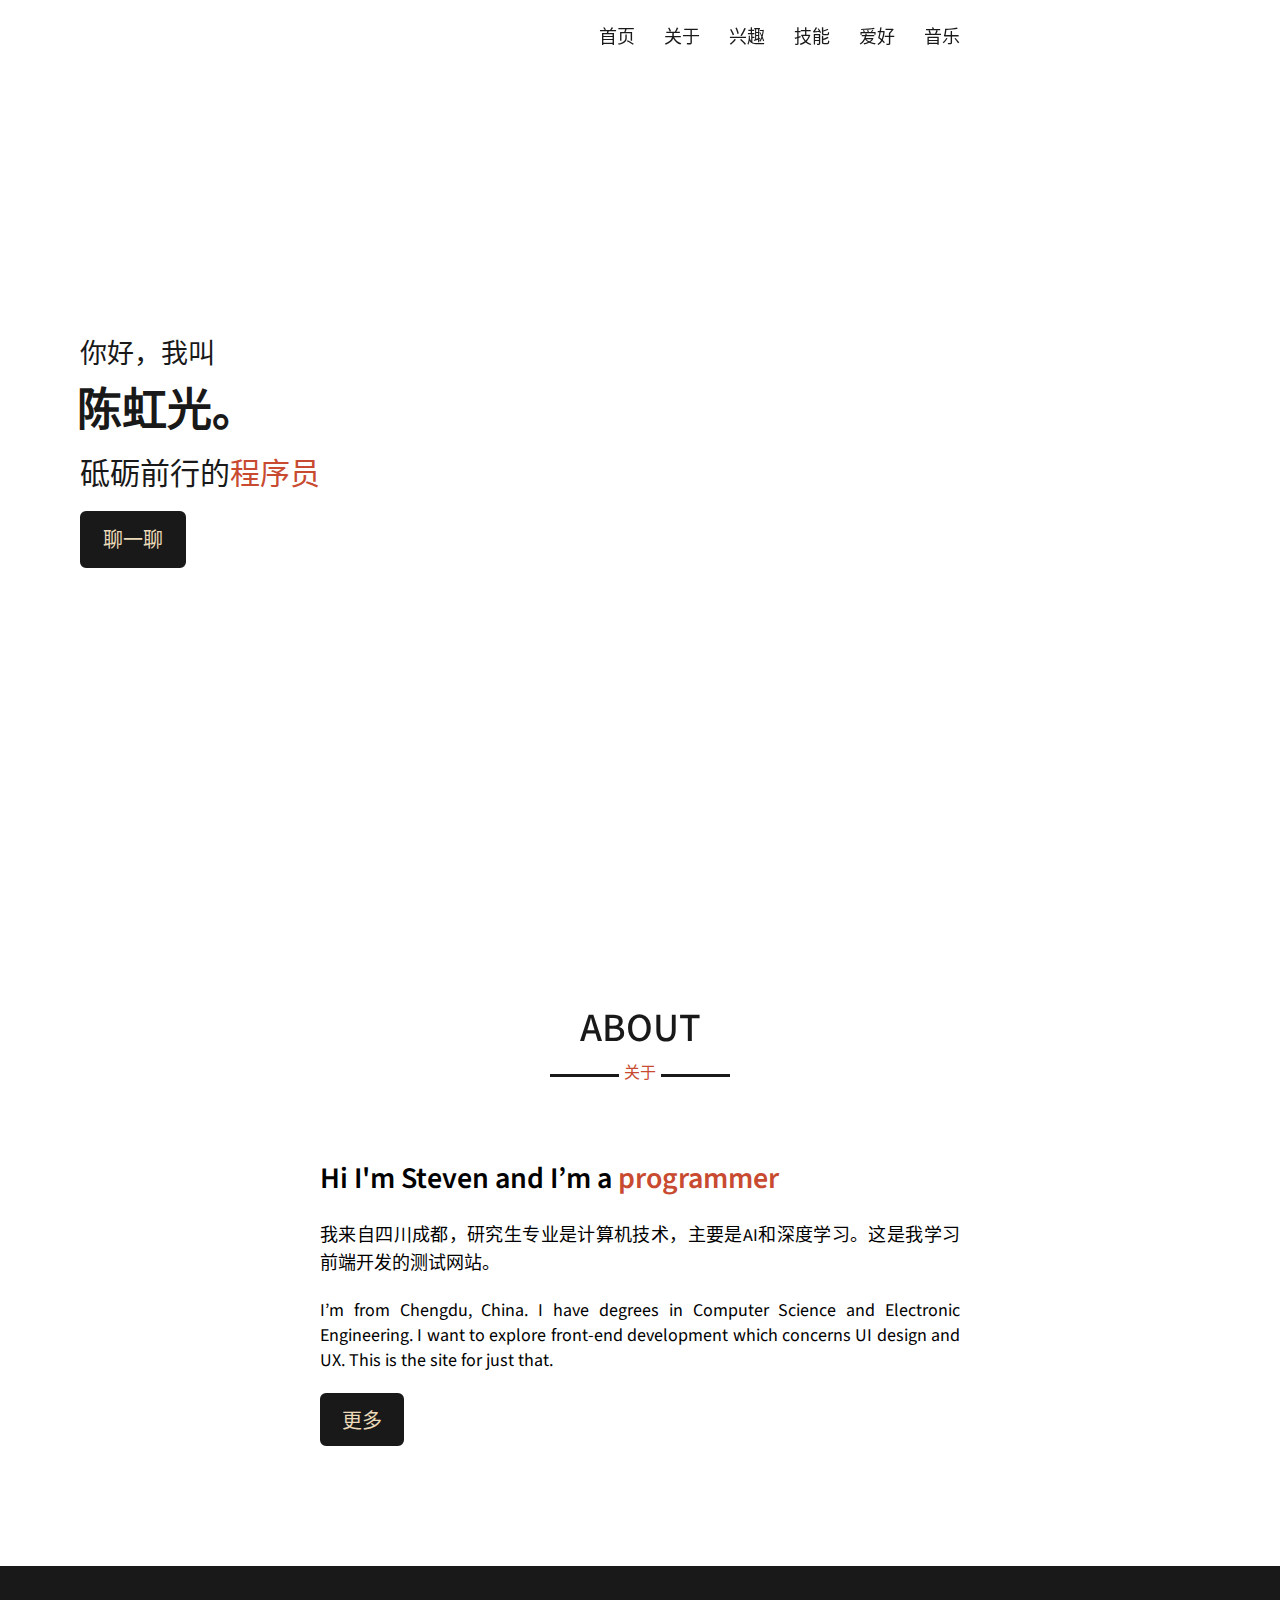
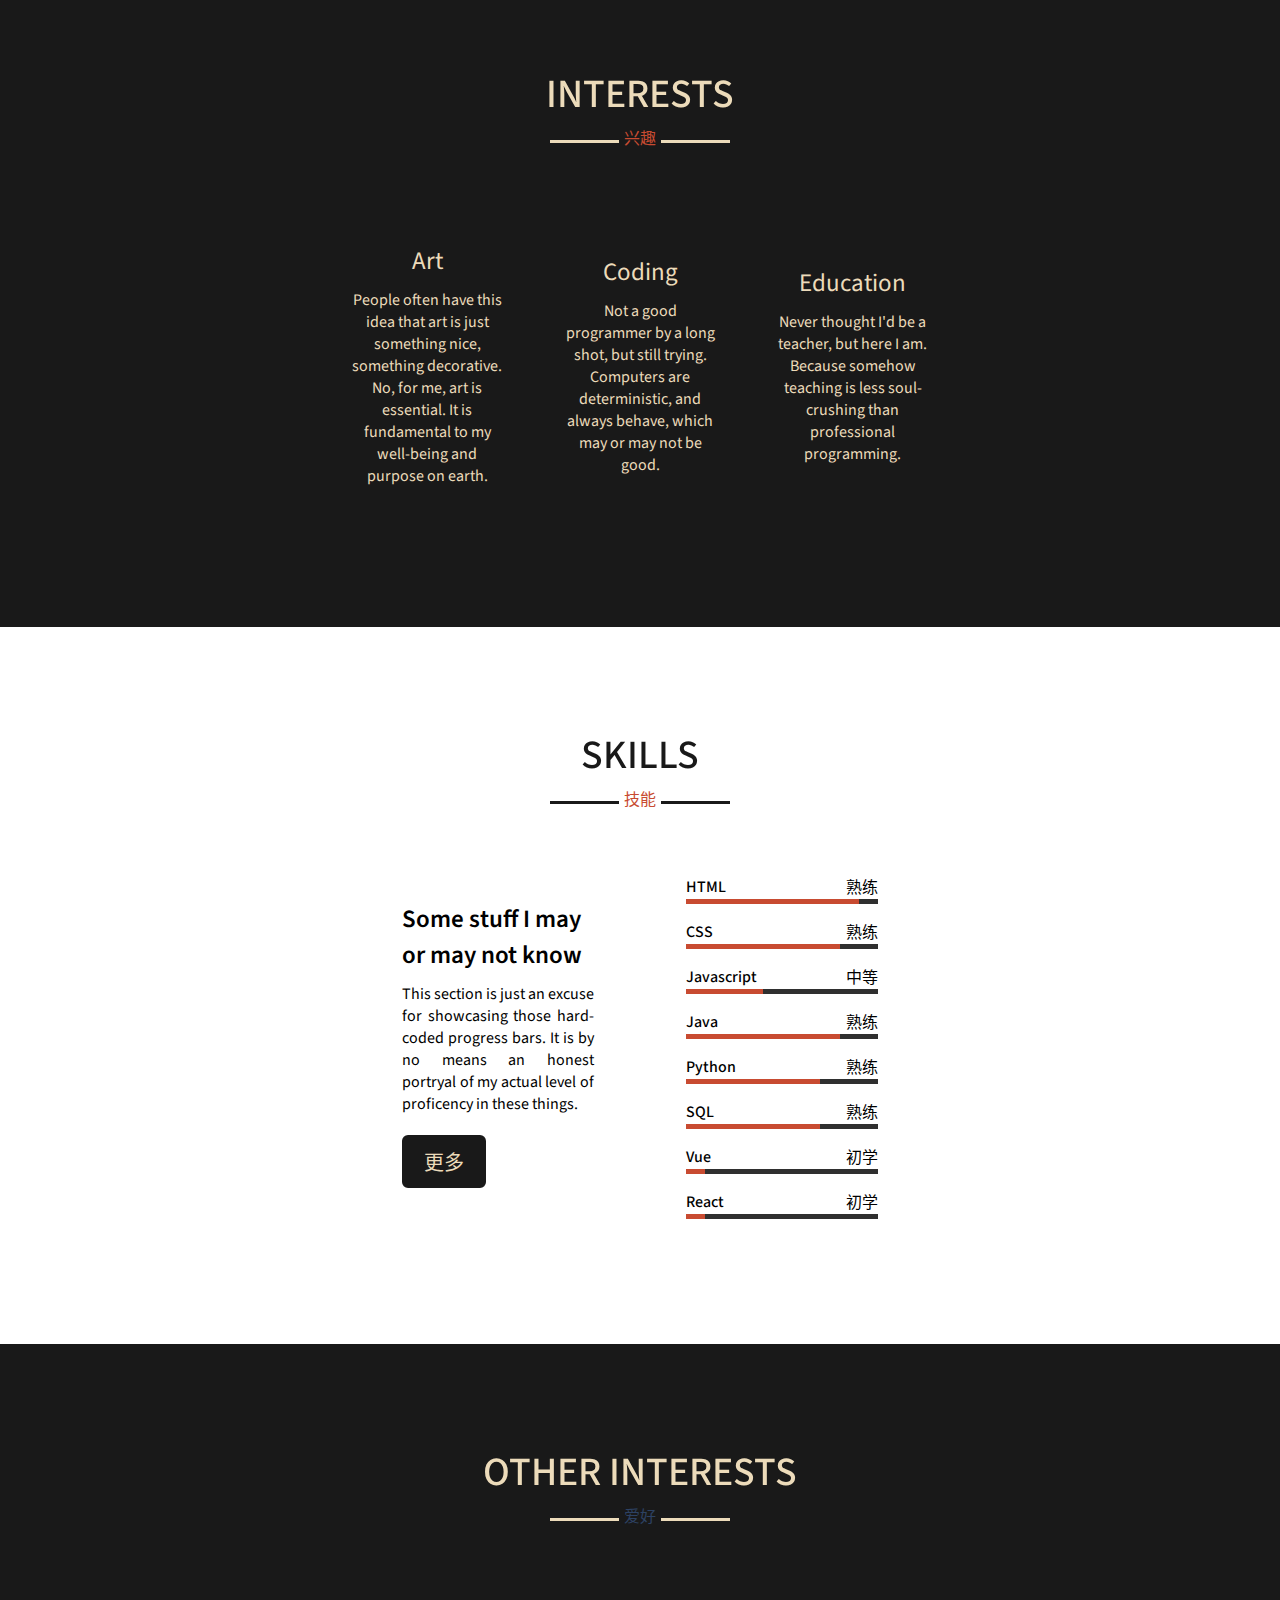
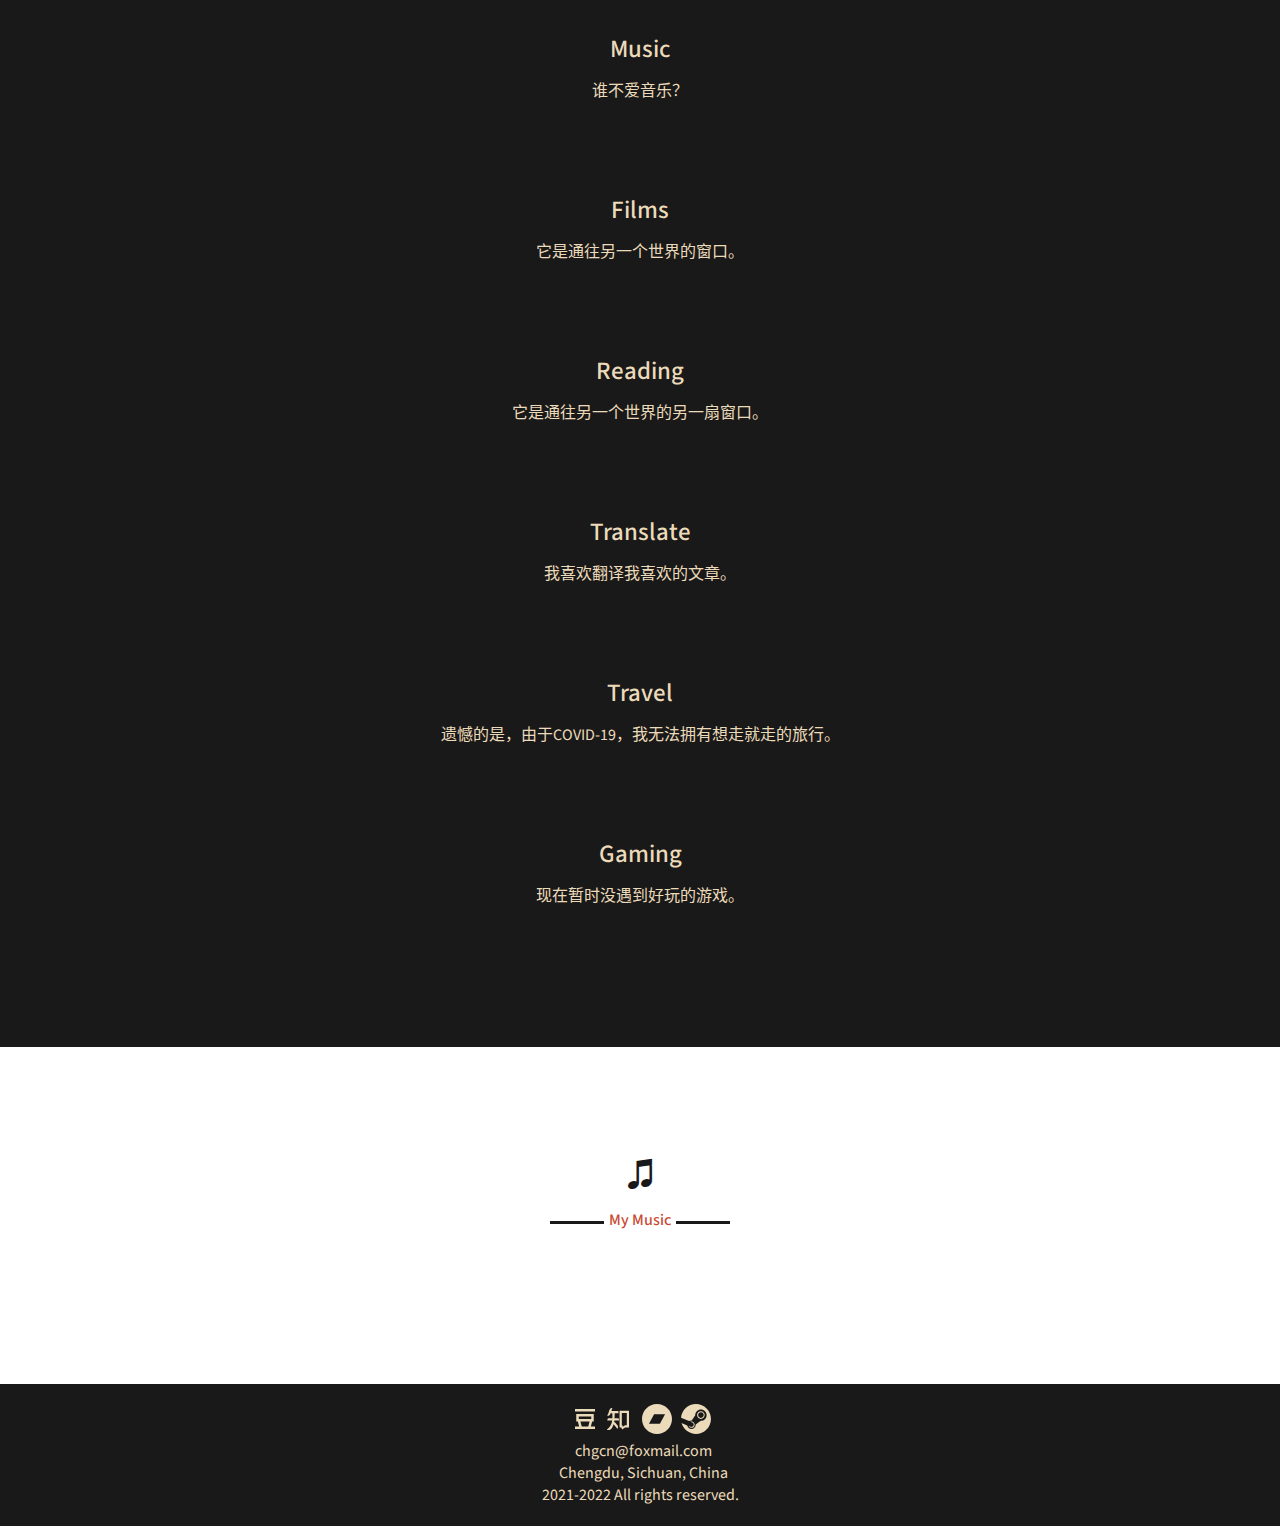
==== index.html @ 7f5890a7 "added player library" ====
<!DOCTYPE html>
<html lang="zh-CN">

<head>
    <meta charset="UTF-8">
    <meta name="viewport" content="width=device-width, initial-scale=1.0">

    <link rel="stylesheet" href="css/APlayer.min.css">
    <script src="js/APlayer.min.js"></script>
    <!-- require MetingJS -->
    <script src="js/Meting.min.js"></script>

    <title>Steven's Page</title>
    <link rel="stylesheet" href="css/style.css">
    <link rel="icon" href="favicon.ico" />
    <link href="https://fonts.font.im/css?family=Source+Sans+Pro" rel="stylesheet">
    <script src="https://kit.fontawesome.com/a33be924e8.js"></script>
    <!-- <link rel="stylesheet" href="fontawesome/css/all.min.css"> -->
    <script src="js/jquery-3.6.0.min.js"></script>
    <script src="js/typed.min.js"></script>
    <link rel="stylesheet" href="css/tiny-slider.css">
    <script src="js/tiny-slider.js"></script>
    <script src="js/p5.min.js"></script>
</head>

<body>
    <nav class="navbar">
        <div class="max-width">
            <div class="logo">
                <a href="index.html"><img src="img/bird.PNG" alt="">
            </div>
            <ul class="menu">
                <li><a href="#home">首页</a></li>
                <li><a href="#about">关于</a></li>
                <li><a href="#interests">兴趣</a></li>
                <li><a href="#skills">技能</a></li>
                <li><a href="#hobbies">爱好</a></li>
                <li><a href="#music">音乐</a></li>
                <!-- <li><a href="#contact"></a></li> -->
            </ul>
            <div class="menu-btn">
                <i class="fas fa-bars"></i>
            </div>
        </div>
    </nav>

    <!-- home section start -->
    <section class="home" id="home">
        <div class="max-width">
            <div class="home-content">
                <div class="text-1">你好，我叫</div>
                <div class="text-2">陈<span class="rainbow">虹</span>光。</div>
                <div class="text-3">砥砺前行的<span class="typing">程序员</span></div>
                <a href="#footer">聊一聊</a>
            </div>
        </div>
    </section>

    <!-- about section start -->
    <section class="about" id="about">
        <div class="max-width">
            <h2 class="title">ABOUT</h2>
            <div class="about-content">

                <div class="column left">

                    <!-- <img src="img/marcel-strauss-kE5rCUvFNx8-unsplash.jpg" alt="">  -->
                    <div id="sketchTraffic-container"></div>

                </div>
                <div class="column right">
                    <div class="text">Hi I'm Steven and I’m a <span class="aboutTyping">programmer</span></div>
                    <p>我来自四川成都，研究生专业是计算机技术，主要是AI和深度学习。这是我学习前端开发的测试网站。
                    </p>
                    <br>
                    <p class="more">我目前在某高校任教。我还喜欢听音乐、做音乐、看电影、阅读、玩游戏、旅游、写博客、翻译文章等。</p>
                    <br class="more" />
                    <p>I’m from Chengdu, China. I have degrees in Computer Science and Electronic Engineering. I want to
                        explore front-end development which concerns UI
                        design and UX. This is the site for just that.
                    </p>
                    <br class="more">
                    <p class="more">I'm currently teaching at a private university. I also enjoy listening
                        to music, making music,
                        reading, watching movies, gaming, traveling, blogging, translating, etc. </p>
                    <a class="more-btn-about" href="#/">更多</a>
                </div>
            </div>
        </div>
    </section>

    <!-- interests section start -->
    <section class="services" id="interests">
        <div class="max-width">
            <h2 class="title">INTERESTS</h2>
            <div class="serv-content">
                <div class="card">
                    <div class="box">
                        <i class="fas fa-palette"></i>
                        <div class="text">Art</div>
                        <p>People often have this idea that art is just something nice, something decorative. No, for
                            me, art is essential. It is fundamental to my well-being and purpose on earth.</p>
                    </div>
                </div>

                <div class="card">
                    <div class="box">
                        <i class="fas fa-code"></i>
                        <div class="text">Coding</div>
                        <p>Not a good programmer by a long shot, but still trying. Computers are deterministic, and
                            always behave, which may or may not be good.</p>

                    </div>
                </div>

                <div class="card">
                    <div class="box">
                        <i class="fas fa-chalkboard-teacher"></i>
                        <div class="text">Education</div>
                        <p>Never thought I'd be a teacher, but here I am. Because somehow teaching is less soul-crushing
                            than professional programming.</p>
                    </div>
                </div>

            </div>
        </div>
    </section>

    <!-- skills section start  -->
    <section class="skills" id="skills">
        <div class="max-width">
            <h2 class="title">SKILLS</h2>
            <div class="skills-content">
                <div class="column left">
                    <div class="text">Some stuff I may or may not know</div>
                    <p>This section is just an excuse for showcasing those hard-coded progress bars. It is by no means
                        an honest portryal of my actual level of proficency in these things.</p>
                    <a class="more-btn-skills" href="#/">更多</a>
                </div>

                <div class="column right">
                    <div class="bars">
                        <div class="info">
                            <span>HTML</span>
                            <span>熟练</span>
                        </div>
                        <div class="line html"></div>
                    </div>
                    <div class="bars">
                        <div class="info">
                            <span>CSS</span>
                            <span>熟练</span>
                        </div>
                        <div class="line css"></div>
                    </div>
                    <div class="bars">
                        <div class="info">
                            <span>Javascript</span>
                            <span>中等</span>
                        </div>
                        <div class="line js"></div>
                    </div>

                    <div class="bars">
                        <div class="info">
                            <span>Java</span>
                            <span>熟练</span>
                        </div>
                        <div class="line java"></div>
                    </div>

                    <div class="bars">
                        <div class="info">
                            <span>Python</span>
                            <span>熟练</span>
                        </div>
                        <div class="line python"></div>
                    </div>

                    <div class="bars">
                        <div class="info">
                            <span>SQL</span>
                            <span>熟练</span>
                        </div>
                        <div class="line sql"></div>
                    </div>

                    <div class="bars">
                        <div class="info">
                            <span>Vue</span>
                            <span>初学</span>
                        </div>
                        <div class="line vue"></div>
                    </div>

                    <div class="bars">
                        <div class="info">
                            <span>React</span>
                            <span>初学</span>
                        </div>
                        <div class="line react"></div>
                    </div>


                </div>
            </div>
        </div>
    </section>

    <!-- interests section start -->
    <section class="interests" id="hobbies">
        <div class="max-width">
            <div class="inter-content">
                <h2 class="title">OTHER INTERESTS</h2>
                <div class="carousel my-slider">
                    <div class="card">
                        <div class="box">
                            <i class="fas fa-drum"></i>
                            <div class="text">Music</div>
                            <p>谁不爱音乐？</p>

                        </div>
                    </div>
                    <div class="card">
                        <div class="box">
                            <i class="fas fa-film"></i>
                            <div class="text">Films</div>
                            <p>它是通往另一个世界的窗口。</p>
                        </div>
                    </div>
                    <div class="card">
                        <div class="box">
                            <i class="fas fa-book"></i>
                            <div class="text">Reading</div>
                            <p>它是通往另一个世界的另一扇窗口。</p>
                        </div>
                    </div>
                    <div class="card">
                        <div class="box">
                            <i class="fas fa-language"></i>
                            <div class="text">Translate</div>
                            <p>我喜欢翻译我喜欢的文章。</p>
                        </div>
                    </div>
                    <div class="card">
                        <div class="box">
                            <i class="fas fa-suitcase-rolling"></i>
                            <div class="text">Travel</div>
                            <p>遗憾的是，由于COVID-19，我无法拥有想走就走的旅行。 </p>
                        </div>
                    </div>
                    <div class="card">
                        <div class="box">
                            <i class="fas fa-gamepad"></i>
                            <div class="text">Gaming</div>
                            <p>现在暂时没遇到好玩的游戏。</p>
                        </div>
                    </div>
                </div>
            </div>
        </div>
    </section>

    <!-- contact section start -->
    <section class="contact" id="music">
        <div class="max-width">
            <h2 class="title">
                ♫
            </h2>
            <div class="contact-content">
                <meting-js server="netease" type="album" id="140672127">
                </meting-js>
                <!-- <iframe frameborder="no" border="0" marginwidth="0" marginheight="0" width=330 height=110 src="//music.163.com/outchain/player?type=1&id=140672127&auto=0&height=90"></iframe>                </div> -->
            </div>
        </div>
        </div>
    </section>

    <footer class="footer" id="footer">
        <div id="c1"></div>
        <span>

            <!-- douban -->
            <a href="https://www.douban.com/people/zhuerba1/" target="_blank">
                <svg t="1652770954553" class="icon" viewBox="0 0 1024 1024" version="1.1"
                    xmlns="http://www.w3.org/2000/svg" p-id="1723" width="30" height="30">
                    <path fill="#ECDBBA"
                        d="M853.333333 256H170.666667V170.666667h682.666666v85.333333m0 512v85.333333H170.666667v-85.333333h142.08l-45.653334-170.666667H213.333333V341.333333h597.333334v256h-53.76l-45.653334 170.666667H853.333333M298.666667 512h426.666666v-85.333333H298.666667v85.333333m102.4 256h221.866666l45.653334-170.666667H355.413333l45.653334 170.666667z"
                        fill="" p-id="1724"></path>
                </svg></a>


            <!-- zhihu -->
            <a href="https://www.zhihu.com/people/all_bark_no_bite" target="_blank">
                <svg t="1652770632258" class="icon" viewBox="0 0 1024 1024" version="1.1"
                    xmlns="http://www.w3.org/2000/svg" p-id="1077" width="30" height="30">
                    <path fill="#ECDBBA"
                        d="M564.7 230.1V803h60l25.2 71.4L756.3 803h131.5V230.1H564.7z m247.7 497h-59.9l-75.1 50.4-17.8-50.4h-18V308.3h170.7v418.8zM526.1 486.9H393.3c2.1-44.9 4.3-104.3 6.6-172.9h130.9l-0.1-8.1c0-0.6-0.2-14.7-2.3-29.1-2.1-15-6.6-34.9-21-34.9H287.8c4.4-20.6 15.7-69.7 29.4-93.8l6.4-11.2-12.9-0.7c-0.8 0-19.6-0.9-41.4 10.6-35.7 19-51.7 56.4-58.7 84.4-18.4 73.1-44.6 123.9-55.7 145.6-3.3 6.4-5.3 10.2-6.2 12.8-1.8 4.9-0.8 9.8 2.8 13 10.5 9.5 38.2-2.9 38.5-3 0.6-0.3 1.3-0.6 2.2-1 13.9-6.3 55.1-25 69.8-84.5h56.7c0.7 32.2 3.1 138.4 2.9 172.9h-141l-2.1 1.5c-23.1 16.9-30.5 63.2-30.8 65.2l-1.4 9.2h167c-12.3 78.3-26.5 113.4-34 127.4-3.7 7-7.3 14-10.7 20.8-21.3 42.2-43.4 85.8-126.3 153.6-3.6 2.8-7 8-4.8 13.7 2.4 6.3 9.3 9.1 24.6 9.1 5.4 0 11.8-0.3 19.4-1 49.9-4.4 100.8-18 135.1-87.6 17-35.1 31.7-71.7 43.9-108.9L497 850l5-12c0.8-1.9 19-46.3 5.1-95.9l-0.5-1.8-108.1-123-22 16.6c6.4-26.1 10.6-49.9 12.5-71.1h158.7v-8c0-40.1-18.5-63.9-19.2-64.9l-2.4-3z"
                        p-id="1078"></path>
                </svg>


            </a>&nbsp;
            <!-- bandcamp -->
            <a href="https://zhuerba1.bandcamp.com/" target="_blank">
                <svg t="1652771090398" class="icon" viewBox="0 0 1024 1024" version="1.1"
                    xmlns="http://www.w3.org/2000/svg" p-id="1868" width="30" height="30">
                    <path fill="#ECDBBA"
                        d="M611.437714 673.133714L786.285714 350.829714H412.562286L237.714286 673.133714h373.723428zM1024 512c0 282.843429-229.156571 512-512 512S0 794.843429 0 512 229.156571 0 512 0s512 229.156571 512 512z"
                        fill="" p-id="1869"></path>
                </svg>
            </a>&nbsp;
            <!-- steam -->
            <a href="https://steamcommunity.com/id/zhuerba1" target="_blank">
                <svg t="1652770030742" class="icon" viewBox="0 0 1024 1024" version="1.1"
                    xmlns="http://www.w3.org/2000/svg" p-id="931" width="30" height="30"> &nbsp;&nbsp;
                    <path fill="#ECDBBA"
                        d="M510.4 0C243.2 0 20.8 208 1.6 470.4l273.6 113.6c24-16 51.2-24 81.6-24h8l121.6-177.6v-1.6c0-105.6 86.4-193.6 193.6-193.6s193.6 86.4 193.6 193.6-86.4 193.6-193.6 193.6h-4.8l-174.4 124.8v6.4c0 80-65.6 145.6-145.6 145.6-70.4 0-129.6-51.2-142.4-116.8L17.6 651.2C78.4 865.6 276.8 1024 510.4 1024c283.2 0 512-228.8 512-512S793.6 0 510.4 0z"
                        p-id="932">
                    </path>
                    <path fill="#ECDBBA"
                        d="M321.6 777.6L259.2 752c11.2 24 30.4 43.2 56 52.8 54.4 24 118.4-3.2 142.4-57.6 11.2-27.2 11.2-56 0-83.2-11.2-27.2-32-48-57.6-59.2s-54.4-9.6-80-1.6l65.6 27.2c40 17.6 60.8 64 43.2 104-19.2 40-65.6 59.2-107.2 43.2zM808 379.2c0-70.4-57.6-129.6-129.6-129.6-70.4 0-129.6 57.6-129.6 129.6s59.2 129.6 129.6 129.6 129.6-57.6 129.6-129.6z m-224 0c0-54.4 43.2-96 96-96 54.4 0 96 43.2 96 96 0 54.4-43.2 96-96 96-52.8 1.6-96-41.6-96-96z"
                        p-id="933"></path>
                </svg></a>

            <br>
            <i class="fas fa-envelope"></i>&nbsp;&nbsp;chgcn@foxmail.com<br>
            <i class="fas fa-map-marker-alt"></i>&nbsp;&nbsp;Chengdu, Sichuan, China<br>
            <i class="fas fa-copyright"></i> 2021-2022 All rights reserved.
        </span>

    </footer>

    <script src="js/script.js"></script>
    <script src="js/sketchTraffic.js"></script>
    <script src="js/sketch.js"></script>
    <!-- <script src="js/multipleSketch.js"></script> -->


</body>

</html>
---- css/APlayer.min.css ----
.aplayer{background:#fff;font-family:Arial,Helvetica,sans-serif;margin:5px;box-shadow:0 2px 2px 0 rgba(0,0,0,.07),0 1px 5px 0 rgba(0,0,0,.1);border-radius:2px;overflow:hidden;-webkit-user-select:none;-moz-user-select:none;-ms-user-select:none;user-select:none;line-height:normal;position:relative}.aplayer *{box-sizing:content-box}.aplayer svg{width:100%;height:100%}.aplayer svg circle,.aplayer svg path{fill:#fff}.aplayer.aplayer-withlist .aplayer-info{border-bottom:1px solid #e9e9e9}.aplayer.aplayer-withlist .aplayer-list{display:block}.aplayer.aplayer-withlist .aplayer-icon-order,.aplayer.aplayer-withlist .aplayer-info .aplayer-controller .aplayer-time .aplayer-icon.aplayer-icon-menu{display:inline}.aplayer.aplayer-withlrc .aplayer-pic{height:90px;width:90px}.aplayer.aplayer-withlrc .aplayer-info{margin-left:90px;height:90px;padding:10px 7px 0}.aplayer.aplayer-withlrc .aplayer-lrc{display:block}.aplayer.aplayer-narrow{width:66px}.aplayer.aplayer-narrow .aplayer-info,.aplayer.aplayer-narrow .aplayer-list{display:none}.aplayer.aplayer-narrow .aplayer-body,.aplayer.aplayer-narrow .aplayer-pic{height:66px;width:66px}.aplayer.aplayer-fixed{position:fixed;bottom:0;left:0;right:0;margin:0;z-index:99;overflow:visible;max-width:400px;box-shadow:none}.aplayer.aplayer-fixed .aplayer-list{margin-bottom:65px;border:1px solid #eee;border-bottom:none}.aplayer.aplayer-fixed .aplayer-body{position:fixed;bottom:0;left:0;right:0;margin:0;z-index:99;background:#fff;padding-right:18px;transition:all .3s ease;max-width:400px}.aplayer.aplayer-fixed .aplayer-lrc{display:block;position:fixed;bottom:10px;left:0;right:0;margin:0;z-index:98;pointer-events:none;text-shadow:-1px -1px 0 #fff}.aplayer.aplayer-fixed .aplayer-lrc:after,.aplayer.aplayer-fixed .aplayer-lrc:before{display:none}.aplayer.aplayer-fixed .aplayer-info{-webkit-transform:scaleX(1);transform:scaleX(1);-webkit-transform-origin:0 0;transform-origin:0 0;transition:all .3s ease;border-bottom:none;border-top:1px solid #e9e9e9}.aplayer.aplayer-fixed .aplayer-info .aplayer-music{width:calc(100% - 105px)}.aplayer.aplayer-fixed .aplayer-miniswitcher{display:block}.aplayer.aplayer-fixed.aplayer-narrow .aplayer-info{display:block;-webkit-transform:scaleX(0);transform:scaleX(0)}.aplayer.aplayer-fixed.aplayer-narrow .aplayer-body{width:66px!important}.aplayer.aplayer-fixed.aplayer-narrow .aplayer-miniswitcher .aplayer-icon{-webkit-transform:rotateY(0);transform:rotateY(0)}.aplayer.aplayer-fixed .aplayer-icon-back,.aplayer.aplayer-fixed .aplayer-icon-forward,.aplayer.aplayer-fixed .aplayer-icon-lrc,.aplayer.aplayer-fixed .aplayer-icon-play{display:inline-block}.aplayer.aplayer-fixed .aplayer-icon-back,.aplayer.aplayer-fixed .aplayer-icon-forward,.aplayer.aplayer-fixed .aplayer-icon-menu,.aplayer.aplayer-fixed .aplayer-icon-play{position:absolute;bottom:27px;width:20px;height:20px}.aplayer.aplayer-fixed .aplayer-icon-back{right:75px}.aplayer.aplayer-fixed .aplayer-icon-play{right:50px}.aplayer.aplayer-fixed .aplayer-icon-forward{right:25px}.aplayer.aplayer-fixed .aplayer-icon-menu{right:0}.aplayer.aplayer-arrow .aplayer-icon-loop,.aplayer.aplayer-arrow .aplayer-icon-order,.aplayer.aplayer-mobile .aplayer-icon-volume-down{display:none}.aplayer.aplayer-loading .aplayer-info .aplayer-controller .aplayer-loading-icon{display:block}.aplayer.aplayer-loading .aplayer-info .aplayer-controller .aplayer-bar-wrap .aplayer-bar .aplayer-played .aplayer-thumb{-webkit-transform:scale(1);transform:scale(1)}.aplayer .aplayer-body{position:relative}.aplayer .aplayer-icon{width:15px;height:15px;border:none;background-color:transparent;outline:none;cursor:pointer;opacity:.8;vertical-align:middle;padding:0;font-size:12px;margin:0;display:inline-block}.aplayer .aplayer-icon path{transition:all .2s ease-in-out}.aplayer .aplayer-icon-back,.aplayer .aplayer-icon-forward,.aplayer .aplayer-icon-lrc,.aplayer .aplayer-icon-order,.aplayer .aplayer-icon-play{display:none}.aplayer .aplayer-icon-lrc-inactivity svg{opacity:.4}.aplayer .aplayer-icon-forward{-webkit-transform:rotate(180deg);transform:rotate(180deg)}.aplayer .aplayer-lrc-content{display:none}.aplayer .aplayer-pic{position:relative;float:left;height:66px;width:66px;background-size:cover;background-position:50%;transition:all .3s ease;cursor:pointer}.aplayer .aplayer-pic:hover .aplayer-button{opacity:1}.aplayer .aplayer-pic .aplayer-button{position:absolute;border-radius:50%;opacity:.8;text-shadow:0 1px 1px rgba(0,0,0,.2);box-shadow:0 1px 1px rgba(0,0,0,.2);background:rgba(0,0,0,.2);transition:all .1s ease}.aplayer .aplayer-pic .aplayer-button path{fill:#fff}.aplayer .aplayer-pic .aplayer-hide{display:none}.aplayer .aplayer-pic .aplayer-play{width:26px;height:26px;border:2px solid #fff;bottom:50%;right:50%;margin:0 -15px -15px 0}.aplayer .aplayer-pic .aplayer-play svg{position:absolute;top:3px;left:4px;height:20px;width:20px}.aplayer .aplayer-pic .aplayer-pause{width:16px;height:16px;border:2px solid #fff;bottom:4px;right:4px}.aplayer .aplayer-pic .aplayer-pause svg{position:absolute;top:2px;left:2px;height:12px;width:12px}.aplayer .aplayer-info{margin-left:66px;padding:14px 7px 0 10px;height:66px;box-sizing:border-box}.aplayer .aplayer-info .aplayer-music{overflow:hidden;white-space:nowrap;text-overflow:ellipsis;margin:0 0 13px 5px;-webkit-user-select:text;-moz-user-select:text;-ms-user-select:text;user-select:text;cursor:default;padding-bottom:2px;height:20px}.aplayer .aplayer-info .aplayer-music .aplayer-title{font-size:14px}.aplayer .aplayer-info .aplayer-music .aplayer-author{font-size:12px;color:#666}.aplayer .aplayer-info .aplayer-controller{position:relative;display:flex}.aplayer .aplayer-info .aplayer-controller .aplayer-bar-wrap{margin:0 0 0 5px;padding:4px 0;cursor:pointer!important;flex:1}.aplayer .aplayer-info .aplayer-controller .aplayer-bar-wrap:hover .aplayer-bar .aplayer-played .aplayer-thumb{-webkit-transform:scale(1);transform:scale(1)}.aplayer .aplayer-info .aplayer-controller .aplayer-bar-wrap .aplayer-bar{position:relative;height:2px;width:100%;background:#cdcdcd}.aplayer .aplayer-info .aplayer-controller .aplayer-bar-wrap .aplayer-bar .aplayer-loaded{position:absolute;left:0;top:0;bottom:0;background:#aaa;height:2px;transition:all .5s ease}.aplayer .aplayer-info .aplayer-controller .aplayer-bar-wrap .aplayer-bar .aplayer-played{position:absolute;left:0;top:0;bottom:0;height:2px}.aplayer .aplayer-info .aplayer-controller .aplayer-bar-wrap .aplayer-bar .aplayer-played .aplayer-thumb{position:absolute;top:0;right:5px;margin-top:-4px;margin-right:-10px;height:10px;width:10px;border-radius:50%;cursor:pointer;transition:all .3s ease-in-out;-webkit-transform:scale(0);transform:scale(0)}.aplayer .aplayer-info .aplayer-controller .aplayer-time{position:relative;right:0;bottom:4px;height:17px;color:#999;font-size:11px;padding-left:7px}.aplayer .aplayer-info .aplayer-controller .aplayer-time .aplayer-time-inner{vertical-align:middle}.aplayer .aplayer-info .aplayer-controller .aplayer-time .aplayer-icon{cursor:pointer;transition:all .2s ease}.aplayer .aplayer-info .aplayer-controller .aplayer-time .aplayer-icon path{fill:#666}.aplayer .aplayer-info .aplayer-controller .aplayer-time .aplayer-icon.aplayer-icon-loop{margin-right:2px}.aplayer .aplayer-info .aplayer-controller .aplayer-time .aplayer-icon:hover path{fill:#000}.aplayer .aplayer-info .aplayer-controller .aplayer-time .aplayer-icon.aplayer-icon-menu,.aplayer .aplayer-info .aplayer-controller .aplayer-time.aplayer-time-narrow .aplayer-icon-menu,.aplayer .aplayer-info .aplayer-controller .aplayer-time.aplayer-time-narrow .aplayer-icon-mode{display:none}.aplayer .aplayer-info .aplayer-controller .aplayer-volume-wrap{position:relative;display:inline-block;margin-left:3px;cursor:pointer!important}.aplayer .aplayer-info .aplayer-controller .aplayer-volume-wrap:hover .aplayer-volume-bar-wrap{height:40px}.aplayer .aplayer-info .aplayer-controller .aplayer-volume-wrap .aplayer-volume-bar-wrap{position:absolute;bottom:15px;right:-3px;width:25px;height:0;z-index:99;overflow:hidden;transition:all .2s ease-in-out}.aplayer .aplayer-info .aplayer-controller .aplayer-volume-wrap .aplayer-volume-bar-wrap.aplayer-volume-bar-wrap-active{height:40px}.aplayer .aplayer-info .aplayer-controller .aplayer-volume-wrap .aplayer-volume-bar-wrap .aplayer-volume-bar{position:absolute;bottom:0;right:10px;width:5px;height:35px;background:#aaa;border-radius:2.5px;overflow:hidden}.aplayer .aplayer-info .aplayer-controller .aplayer-volume-wrap .aplayer-volume-bar-wrap .aplayer-volume-bar .aplayer-volume{position:absolute;bottom:0;right:0;width:5px;transition:all .1s ease}.aplayer .aplayer-info .aplayer-controller .aplayer-loading-icon{display:none}.aplayer .aplayer-info .aplayer-controller .aplayer-loading-icon svg{position:absolute;-webkit-animation:rotate 1s linear infinite;animation:rotate 1s linear infinite}.aplayer .aplayer-lrc{display:none;position:relative;height:30px;text-align:center;overflow:hidden;margin:-10px 0 7px}.aplayer .aplayer-lrc:before{top:0;height:10%;background:linear-gradient(180deg,#fff 0,hsla(0,0%,100%,0));filter:progid:DXImageTransform.Microsoft.gradient(startColorstr="#ffffff",endColorstr="#00ffffff",GradientType=0)}.aplayer .aplayer-lrc:after,.aplayer .aplayer-lrc:before{position:absolute;z-index:1;display:block;overflow:hidden;width:100%;content:" "}.aplayer .aplayer-lrc:after{bottom:0;height:33%;background:linear-gradient(180deg,hsla(0,0%,100%,0) 0,hsla(0,0%,100%,.8));filter:progid:DXImageTransform.Microsoft.gradient(startColorstr="#00ffffff",endColorstr="#ccffffff",GradientType=0)}.aplayer .aplayer-lrc p{font-size:12px;color:#666;line-height:16px!important;height:16px!important;padding:0!important;margin:0!important;transition:all .5s ease-out;opacity:.4;overflow:hidden}.aplayer .aplayer-lrc p.aplayer-lrc-current{opacity:1;overflow:visible;height:auto!important;min-height:16px}.aplayer .aplayer-lrc.aplayer-lrc-hide{display:none}.aplayer .aplayer-lrc .aplayer-lrc-contents{width:100%;transition:all .5s ease-out;-webkit-user-select:text;-moz-user-select:text;-ms-user-select:text;user-select:text;cursor:default}.aplayer .aplayer-list{overflow:auto;transition:all .5s ease;will-change:height;display:none;overflow:hidden}.aplayer .aplayer-list.aplayer-list-hide{max-height:0!important}.aplayer .aplayer-list ol{list-style-type:none;margin:0;padding:0;overflow-y:auto}.aplayer .aplayer-list ol::-webkit-scrollbar{width:5px}.aplayer .aplayer-list ol::-webkit-scrollbar-thumb{border-radius:3px;background-color:#eee}.aplayer .aplayer-list ol::-webkit-scrollbar-thumb:hover{background-color:#ccc}.aplayer .aplayer-list ol li{position:relative;height:32px;line-height:32px;padding:0 15px;font-size:12px;border-top:1px solid #e9e9e9;cursor:pointer;transition:all .2s ease;overflow:hidden;margin:0}.aplayer .aplayer-list ol li:first-child{border-top:none}.aplayer .aplayer-list ol li:hover{background:#efefef}.aplayer .aplayer-list ol li.aplayer-list-light{background:#e9e9e9}.aplayer .aplayer-list ol li.aplayer-list-light .aplayer-list-cur{display:inline-block}.aplayer .aplayer-list ol li .aplayer-list-cur{display:none;width:3px;height:22px;position:absolute;left:0;top:5px;cursor:pointer}.aplayer .aplayer-list ol li .aplayer-list-index{color:#666;margin-right:12px;cursor:pointer}.aplayer .aplayer-list ol li .aplayer-list-author{color:#666;float:right;cursor:pointer}.aplayer .aplayer-notice{opacity:0;position:absolute;top:50%;left:50%;-webkit-transform:translate(-50%,-50%);transform:translate(-50%,-50%);font-size:12px;border-radius:4px;padding:5px 10px;transition:all .3s ease-in-out;overflow:hidden;color:#fff;pointer-events:none;background-color:#f4f4f5;color:#909399}.aplayer .aplayer-miniswitcher{display:none;position:absolute;top:0;right:0;bottom:0;height:100%;background:#e6e6e6;width:18px;border-radius:0 2px 2px 0}.aplayer .aplayer-miniswitcher .aplayer-icon{height:100%;width:100%;-webkit-transform:rotateY(180deg);transform:rotateY(180deg);transition:all .3s ease}.aplayer .aplayer-miniswitcher .aplayer-icon path{fill:#666}.aplayer .aplayer-miniswitcher .aplayer-icon:hover path{fill:#000}@-webkit-keyframes aplayer-roll{0%{left:0}to{left:-100%}}@keyframes aplayer-roll{0%{left:0}to{left:-100%}}@-webkit-keyframes rotate{0%{-webkit-transform:rotate(0);transform:rotate(0)}to{-webkit-transform:rotate(1turn);transform:rotate(1turn)}}@keyframes rotate{0%{-webkit-transform:rotate(0);transform:rotate(0)}to{-webkit-transform:rotate(1turn);transform:rotate(1turn)}}

/*# sourceMappingURL=APlayer.min.css.map*/
---- css/style.css ----
/* @import url('https://fonts.googleapis.com/css2?family=Noto+Sans+SC&display=swap'); */
/* noto-sans-sc-regular - chinese-simplified */


* {
    margin: 0;
    padding: 0;
    box-sizing: border-box;
    text-decoration: none;

}

* {
    -webkit-tap-highlight-color: rgba(0, 0, 0, 0);
}

html {
    scroll-behavior: smooth;
}

/* website palette
191919
2D4263
C84B31
ECDBBA

rainbow palette
98DDCA
D5ECC2
FFD3B4
FFAAA7
 */

@keyframes shake {
    0% {
        transform: translate(0px, 0px) rotate(0deg);
    }

    30% {
        transform: translate(-3px, -3px) rotate(-10deg);
    }

    60% {
        transform: translate(3px, 3px) rotate(-5deg);
    }

    90% {
        transform: translate(-3px, -3px) rotate(0deg);
    }

}

/* navbar styling */

.navbar {
    position: fixed;
    width: 100%;
    padding: 15px 0;
    /* font-family: 'Noto Sans SC', sans-serif; */
    transition: all 0.3s ease;
}

.navbar.sticky {
    padding: 5px 0;
    background: #191919;
    z-index: 10;
}

.max-width {
    max-width: 1920px;
    padding: 0 80px;
    margin: auto;
}

.navbar .max-width {
    display: flex;
    align-items: center;
    justify-content: space-between;
}

.navbar .logo a img {
    padding-top: 10px;
    width: 40px;
    transition: all 0.3s ease;
    /* filter: invert(100%) */
}

.navbar .logo a img:hover {
    /* filter: invert(33%) sepia(37%) saturate(4695%) hue-rotate(351deg) brightness(88%) contrast(75%); */
    transition: none;
    animation: shake 0.6s;
    animation-iteration-count: 1;
}

.navbar .logo a img.sticky {
    padding-top: 10px;
    width: 40px;
    /* filter: invert(100%) */
    filter: invert(94%) sepia(10%) saturate(845%) hue-rotate(338deg) brightness(97%) contrast(90%);
    transition: none;
}

.navbar .logo a img.sticky:hover {
    /* filter: invert(33%) sepia(37%) saturate(4695%) hue-rotate(351deg) brightness(88%) contrast(75%); */
    transition: none;
}

.navbar .logo a {
    color: #191919;
    font-size: 35px;
    font-weight: 500;
}


/* .navbar .logo a.sticky {
    color: #ECDBBA;
    font-size: 35px;
    font-weight:500;
    
} */

.home .rainbow {
    animation: color-change 8s infinite;
    /* background: linear-gradient(to right, #98DDCA, #D5ECC2, #FFD3B4, #FFAAA7);
    -webkit-background-clip: text;
    -webkit-text-fill-color: transparent; */
}

@keyframes color-change {
    0% {
        color: #191919;
    }

    25% {
        color: hsl(204, 66%, 59%);
    }

    50% {
        color: #a3db5a;
    }

    75% {
        color: #C84B31;
    }
}

.navbar .menu li {
    list-style: none;
    display: inline-block;
}

.navbar .menu li a {
    color: #191919;
    font-size: 18px;
    font-weight: 500;
    margin-left: 25px;
    transition: all 0.3s ease;
}

.navbar .menu li a.sticky {
    color: #ECDBBA;
}

.navbar .menu li a:hover {
    color: #C84B31;
}


/* menu button styling */

.menu-btn {
    color: #ECDBBA;
    font-size: 23px;
    cursor: pointer;
    display: none;
}


/* home section styling */

.home {
    display: flex;
    background: url("../img/fakurian-design-MBgK-AHSrVs-unsplash.jpg") no-repeat center;
    background-size: cover;
    height: 100vh;
    color: #191919;
    min-height: 500px;
    font-family: 'STZhongsong', 'Source Sans Pro', sans-serif;

}

.home .max-width {
    margin: auto auto auto 1300px;
}

.home .home-content .text-1 {
    font-size: 27px;
}

.home .home-content .text-2 {
    font-size: 75px;
    font-weight: 600;
    margin-left: -3px;
}

.home .home-content .text-3 {
    font-size: 40px;
    margin: 5px 0;
}

.home .home-content .text-3 span {
    color: #C84B31;
}

.home .home-content a {
    display: inline-block;
    background: #191919;
    color: #ECDBBA;
    font-size: 25px;
    padding: 12px 30px;
    margin-top: 10px;
    border-radius: 6px;
    border: 3px solid #191919;
    transition: all 0.3s ease;
}

.home .home-content a:hover {
    border: 3px solid #191919;
    color: #191919;
    background: none;
}

/* all similar styling */
section.about, section.services, .skills, .interests, .contact, footer {

    font-family: 'Source Sans Pro', sans-serif;
}

section {
    padding: 100px 0;
}

section .title {

    color: #191919;
    position: relative;
    text-align: center;
    font-size: 40px;
    font-weight: 500;
    margin-bottom: 60px;
    padding-bottom: 20px;
}

section .title::before {
    content: "";
    position: absolute;
    bottom: 0px;
    left: 50%;
    width: 180px;
    height: 3px;
    background: #191919;
    transform: translateX(-50%);
}

section .title::after {
    position: absolute;
    color: #C84B31;
    bottom: -12px;
    left: 50%;
    font-size: 16px;
    padding: 5px;
    background: white;
    transform: translateX(-50%);
}

.more-btn-about, .more-btn-skills {
    display: inline-block;
    background: #191919;
    color: #ECDBBA;
    font-size: 20px;
    font-weight: 500;
    padding: 10px 20px;
    margin-top: 20px;
    margin-bottom: 20px;
    border-radius: 6px;
    border: 2px solid #191919;
    transition: all 0.3s ease;
    font-family: 'STZhongsong';
}

.more-btn-about:hover, .more-btn-skills:hover {
    border: 2px solid #191919;
    background: none;
    color: #191919;
}

.about .about-content,
.services .serv-content,
.skills .skills-content,
.contact .contact-content {
    display: flex;
    justify-content: space-evenly;
    align-items: center;
    flex-wrap: wrap;

}

.services, .interests {
    background-color: #191919;

}

.services .title, .interests .title {
    color: #ECDBBA;
}

.services .title::before,
.interests .title::before {
    background: #ECDBBA;
}

/* about section styling */

.about .title::after {
    content: "关于";
}

.about .about-content .left {
    width: 30%;
    /* margin-left: 200px; */
}

.about .about-content .left img {
    height: 500px;
    width: 500px;
    object-fit: cover;
    border-radius: 10px;
}

.about .about-content .right {
    width: 40%;
    /* margin-right: 200px; */
}

.about .about-content .right .text {

    font-size: 30px;
    font-weight: 600;
    margin-top: 20px;
    margin-bottom: 20px;
}

.about .about-content .right .more {
    height: 0;
    overflow: hidden;
    opacity: 0;
    transition: all 2s ease;
}

.about .about-content .right br.more {
    display: none;

}

.about .about-content .right .more.active {
    display: block;
    height: auto;
    opacity: 1;
    transition: all 2s ease;
}

.about .about-content .right .more.active::after {
    content: '\00000A';
    display: block;
}

.about .about-content .right p {
    font-size: 18px;
}

.about .about-content .right .text span {
    color: #C84B31
}

.about .about-content .right p {
    text-align: justify;
}


/* services section styling */

.services .title::after {
    content: "兴趣";
    background: #191919;
}

.services .serv-content, .interests .inter-content {
    color: #ECDBBA
}

.services .serv-content .card {
    width: calc(33% - 20px);
    /* background-color: #2f2f2f; */
    text-align: center;
    border-radius: 6px;
    cursor: pointer;
    /* height: 250px; */
    margin: 10px;
    transition: all 0.3s ease;
}

.services .serv-content .card:hover {
    background: #C84B31;
}

.services .serv-content .card .box {
    margin: 30px 10px;
    transition: all 0.3s ease;
}

.services .serv-content .card:hover .box {
    transform: scale(1.05);
}

.services .serv-content .card i {
    font-size: 50px;
    color: #C84B31;
}

.services .serv-content .card:hover i {
    color: #2f2f2f;
}

.services .serv-content .card .text {
    font-size: 25px;
    font-weight: 500px;
    margin: 10px 7px;
}

.services .serv-content .card p {
    margin: 10px;
}

/* skills section styling */
.skills .title::before {
    background: #191919;
}

.skills .title::after {
    content: "技能";
    background: white;
}

.skills .skills-content .column {
    width: calc(30%);
    margin: 10px;
}

.skills .skills-content .left .text {
    font-size: 25px;
    font-weight: 600;
    margin-bottom: 10px;
}

.skills .skills-content .left p {
    text-align: justify;
}


.skills .skills-content .right .bars {
    margin-bottom: 15px;
}

.skills .skills-content .right .info {
    display: flex;
    align-items: center;
    justify-content: space-between;
}

.skills .skills-content .right span {
    font-weight: 500;
}

.skills .skills-content .right .line {
    height: 5px;
    width: 100%;
    background: #2f2f2f;
    position: relative;
}

.skills .skills-content .right .line::before {
    content: "";
    position: absolute;
    height: 100%;
    left: 0;
    top: 0;
    background: #C84B31;
}

.line.html::before {
    width: 90%;
}

.line.css::before {
    width: 80%;
}

.line.js::before {
    width: 40%;
}

.line.java::before {
    width: 80%;
}

.line.python::before {
    width: 70%;
}

.line.sql::before {
    width: 70%;
}

.line.vue::before {
    width: 10%;
}

.line.react::before {
    width: 10%;
}

/* interests section styling */
.interests .title::after {
    content: "爱好";
    background: #191919;
    color: #2D4263;
}

.interests .carousel .card {
    /* background: #2f2f2f; */
    /* border-radius: 6px;*/
    padding: 20px 20px;
    text-align: center;
    /* margin: 10px; */
    /* width: 100px; */
    /* height: 300px; */
    transition: all 0.3s ease;
    cursor: pointer;
}

.interests .carousel .card .box:hover {
    background-color: #2D4263;

}

.interests .carousel .card .box:hover {
    transform: scale(1.05);
}

.interests .carousel .card .box:hover i {
    color: #2f2f2f;
}


.interests .carousel .card .box {
    border-radius: 6px;
    padding: 20px;
    display: flex;
    flex-direction: column;
    align-items: center;
    justify-content: center;
    transition: all 0.3s ease;
}

.interests .carousel .card .text {
    font-size: 25px;
    font-weight: 500;
    margin: 10px;
}

.interests .carousel .card i {
    color: #2D4263;
    font-size: 50px;
}

.tns-nav {
    text-align: center;
    margin: 20px;

    /* width: 30px; */
}

.tns-nav button {
    height: 13px;
    width: 13px;
    margin: 0 5px;
    outline: none;
    border-radius: 50%;
    border: 3px solid #2D4263;
    transition: all 0.3 ease;
    background: #191919;
    /* width: 30px; */
}

.tns-nav .tns-nav-active {
    width: 35px;
    border-radius: 14px;
}

.tns-nav .tns-nav-active,
.tns-nav button:hover {
    background: #2D4263;
}

/* contact section styling */
.contact .title::after {
    content: "My Music";
}

.contact .contact-content .column {
    width: calc(50% - 30px);
}

.contact .contact-content .text {
    font-size: 25px;
    font-weight: 600;
    margin-bottom: 10px;
}

.contact .contact-content .left p {
    text-align: justify;
    width: 100%
}

.contact .contact-content .left .icons {
    margin: 10px 0;
}

.contact .contact-content .row {
    display: flex;
    height: 70px;
    align-items: center;
}

.contact .contact-content .row .info {
    margin-left: 20px;

}

.contact .contact-content .row i {
    font-size: 25px;
}

.contact .contact-content .row i.fa-map-marker-alt {
    font-size: 30px;
}

.contact .contact-content .row i.fa-envelope {
    font-size: 23px;
}

.contact .contact-content .row .info .head {
    font-weight: 600;

}

.contact .contact-content .row .info .sub-title {
    color: #191919;

}

.contact .right form .fields {
    display: flex;
}

.contact .right form .field,
.contact .right form .fields .field {
    height: 45px;
    width: 100%;
    margin-bottom: 15px;
}

.contact .right form .name {
    margin-right: 10px;
}

.contact .right form .email {
    margin-left: 10px;
}

.contact .right form .textarea {
    height: 100px;
}

.contact .right form .field input,
.contact .right form .field.textarea textarea {
    height: 100%;
    width: 100%;
    border: 1px solid lightgrey;
    border-radius: 6px;
    outline: none;
    padding: 0 15px;
    font-size: 17px;
    /* font-family: 'Source'; */
}

.contact .right form .field.textarea textarea {
    padding-top: 10px;
    resize: none;
}

.contact .right form .button input {
    display: inline-block;
    background: #191919;
    color: #ECDBBA;
    font-size: 20px;
    font-weight: 500;
    padding: 10px 20px;
    /* margin-top: 5px; */
    margin-bottom: 20px;
    border-radius: 6px;
    border: 3px solid #191919;
    transition: all 0.3s ease;
    font-family: 'STZhongsong';
    cursor: pointer;
}

.contact .right form .button input:hover {
    background: none;
    color: #191919;
}


/* footer section styling */
footer {
    background: #191919;
    padding: 20px 23px;
    color: #ECDBBA;
    text-align: center;
}

footer span a {
    color: #ECDBBA;
}

/* responsive media query start */
@media (max-width: 1550px) {
    .home .max-width {
        margin-left: 0px;
    }

    .about .about-content .left img {
        height: 300px;
        width: 300px;
    }
}



/* @media (max-width: 1100px) {} */

@media (max-width: 1400px) {
    .home .home-content .text-2 {
        font-size: 45px;
        font-weight: 600;
        margin-left: -3px;
    }

    .home .home-content .text-3 {
        font-size: 30px;
        margin: 5px 0;
    }

    .home .home-content a {
        font-size: 20px;
        padding: 10px 20px;
    }

    .max-width {
        max-width: 800px
    }

    .about .about-content .column {
        width: 50%;
    }

    .about .about-content .left {
        display: flex;
        justify-content: center;
    }

    .about .about-content .right {
        flex: 100%;

    }


}


@media (max-width: 900px) {
    .max-width {
        padding: 0 50px;
    }

    .menu-btn {
        color: #191919;
        display: block;
        z-index: 3;
        transition: all 0.3 ease;
    }

    .menu-btn i {
        color: #191919;
    }

    .menu-btn i.sticky {
        color: #ECDBBA;
    }

    .menu-btn i.active:before {
        color: #ECDBBA;
        content: "\f00d";
    }

    .navbar .menu {
        position: fixed;
        height: 100vh;
        width: 100%;
        left: -100%;
        top: 0;
        background: #191919;
        text-align: center;
        padding-top: 80px;
        transition: left 0.3 ease;
    }

    .navbar .menu.active {
        color: #ECDBBA;
        left: 0;
    }

    .navbar .menu li {
        display: block;
    }

    .navbar .menu li a {
        color: #ECDBBA;
        display: inline-block;
        margin: 20px 0;
    }

    .services .serv-content .card,
    .skills .skills-content .column,
    .contact .contact-content .column {
        width: 100%;
    }
}
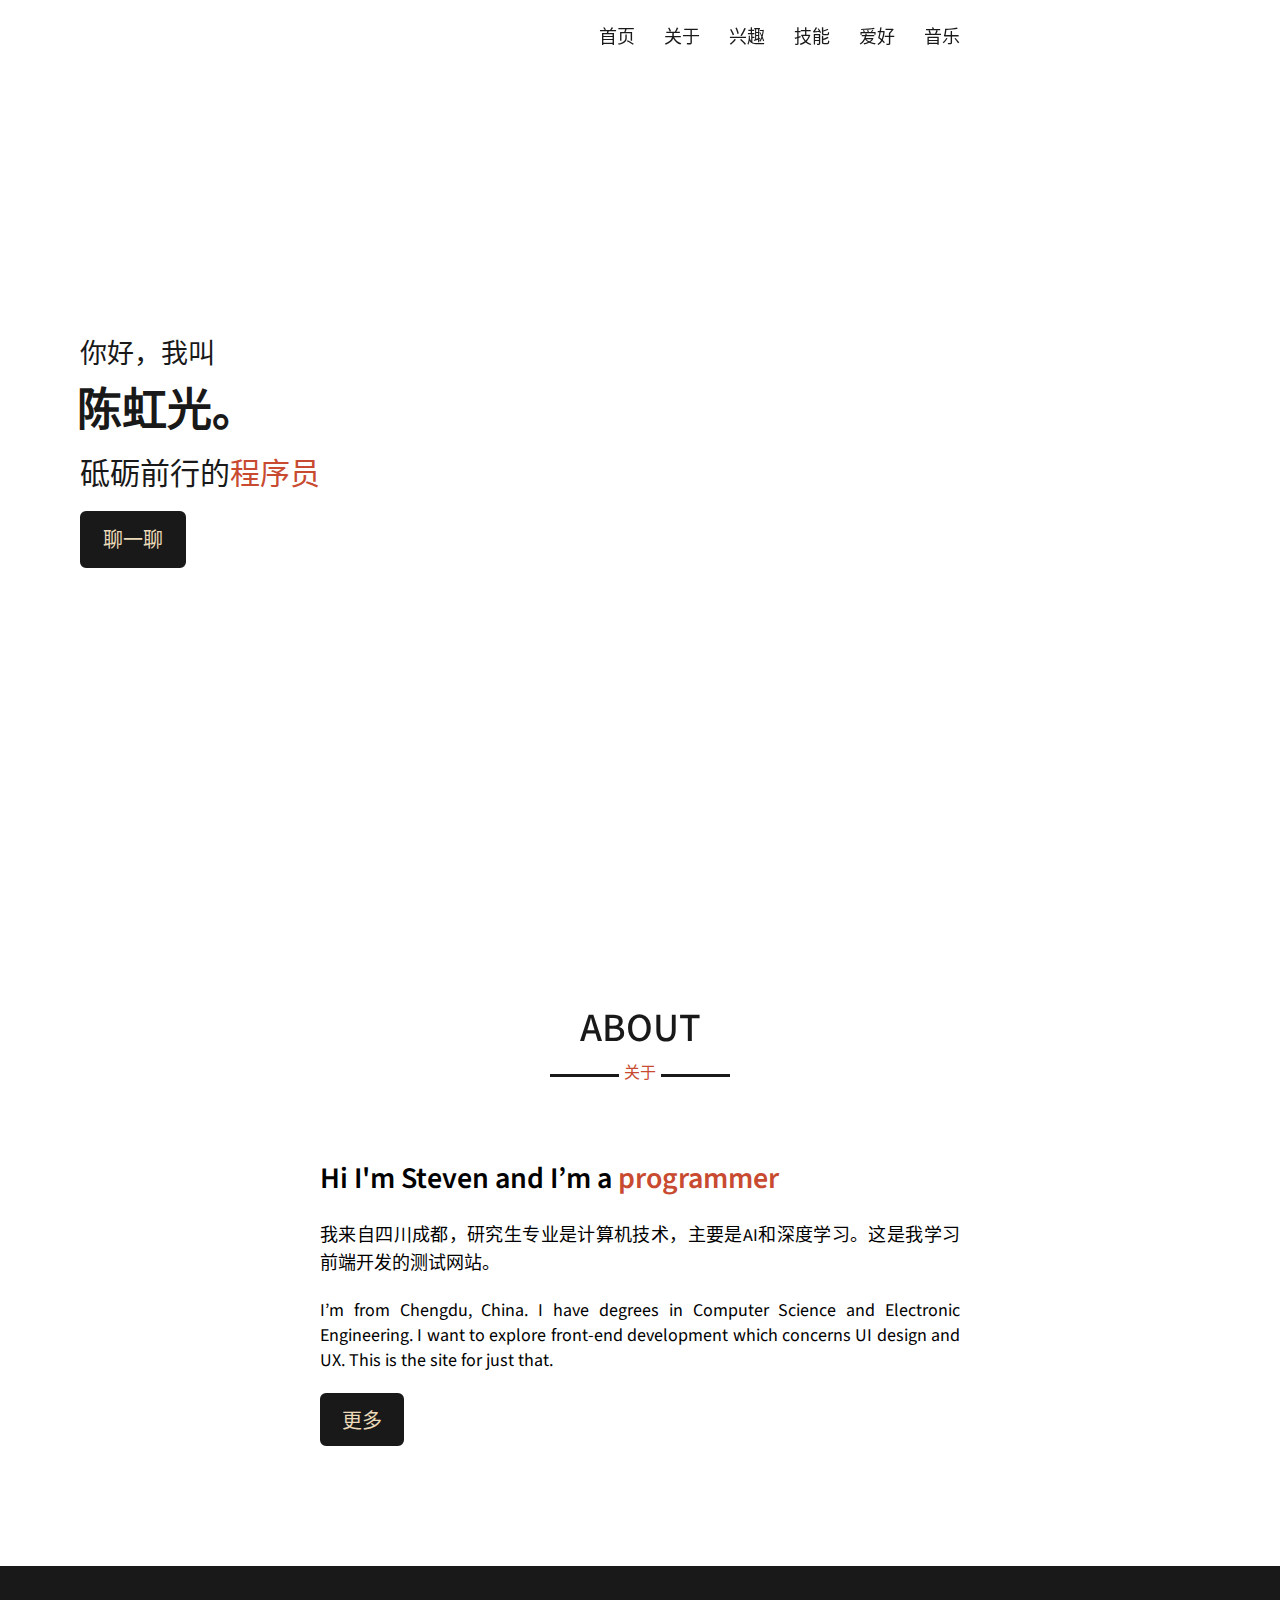
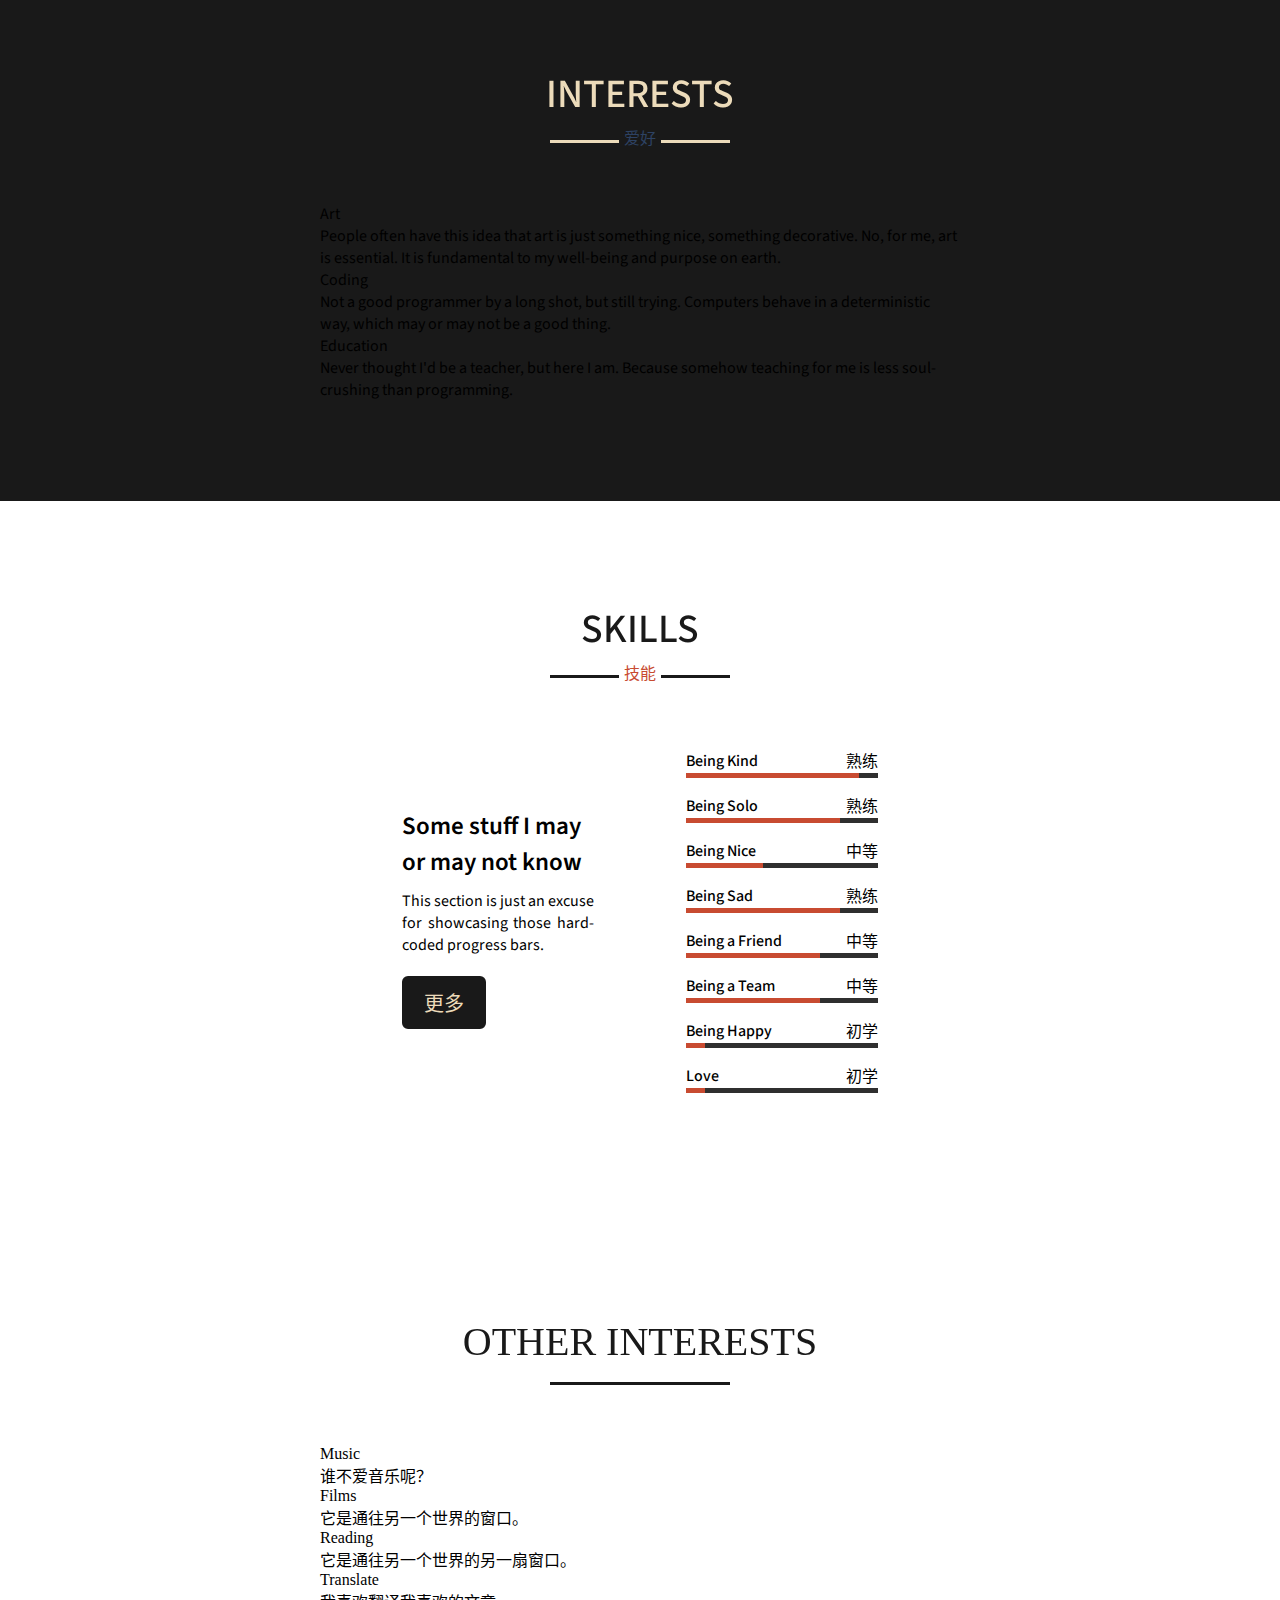
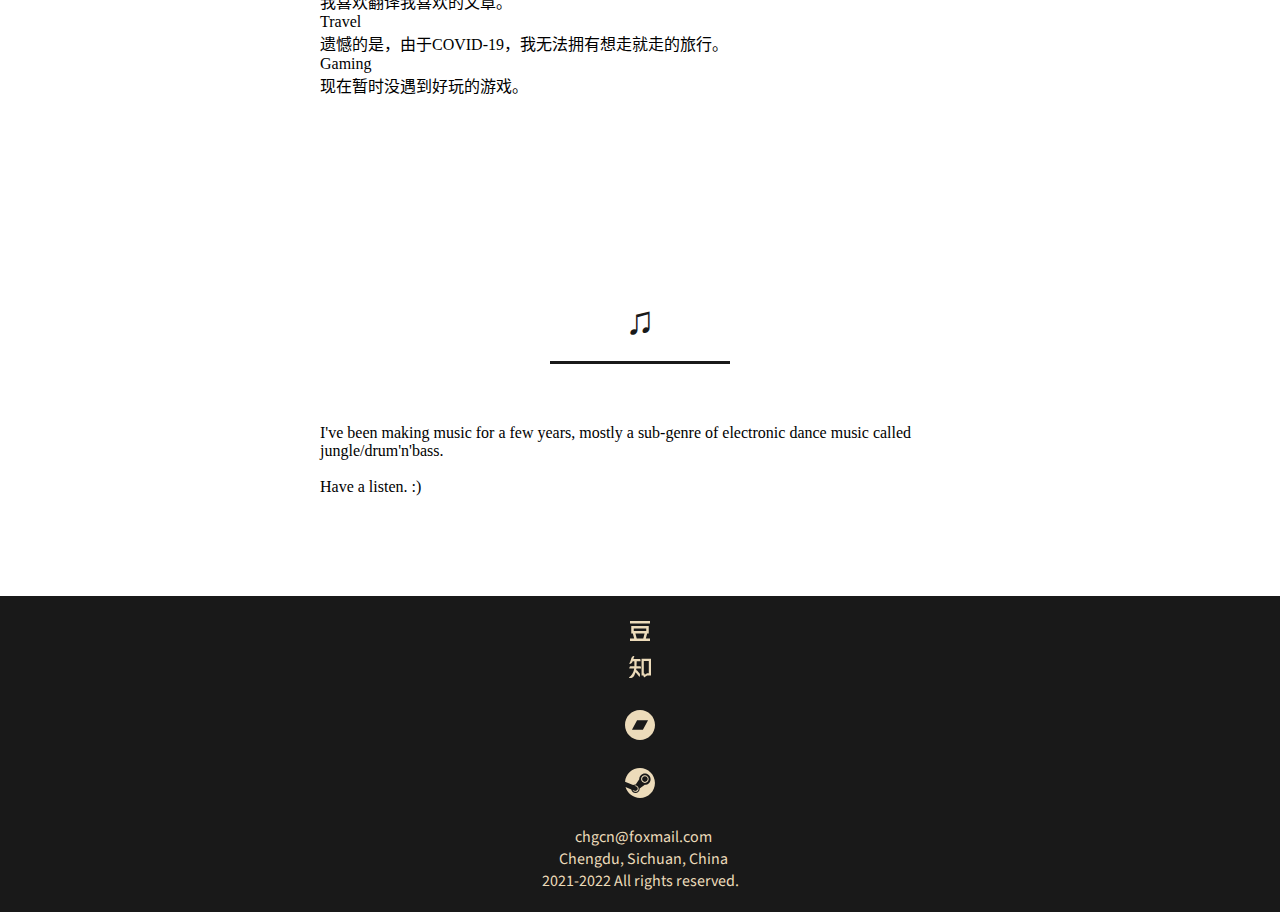
==== commit 0b06c679: "deleted some links, changed music album" ====
--- a/index.html
+++ b/index.html
@@ -1,342 +1,350 @@
-<!DOCTYPE html>
-<html lang="zh-CN">
-
-<head>
-    <meta charset="UTF-8">
-    <meta name="viewport" content="width=device-width, initial-scale=1.0">
-
-    <link rel="stylesheet" href="css/APlayer.min.css">
-    <script src="js/APlayer.min.js"></script>
-    <!-- require MetingJS -->
-    <script src="js/Meting.min.js"></script>
-
-    <title>Steven's Page</title>
-    <link rel="stylesheet" href="css/style.css">
-    <link rel="icon" href="favicon.ico" />
-    <link href="https://fonts.font.im/css?family=Source+Sans+Pro" rel="stylesheet">
-    <script src="https://kit.fontawesome.com/a33be924e8.js"></script>
-    <!-- <link rel="stylesheet" href="fontawesome/css/all.min.css"> -->
-    <script src="js/jquery-3.6.0.min.js"></script>
-    <script src="js/typed.min.js"></script>
-    <link rel="stylesheet" href="css/tiny-slider.css">
-    <script src="js/tiny-slider.js"></script>
-    <script src="js/p5.min.js"></script>
-</head>
-
-<body>
-    <nav class="navbar">
-        <div class="max-width">
-            <div class="logo">
-                <a href="index.html"><img src="img/bird.PNG" alt="">
-            </div>
-            <ul class="menu">
-                <li><a href="#home">首页</a></li>
-                <li><a href="#about">关于</a></li>
-                <li><a href="#interests">兴趣</a></li>
-                <li><a href="#skills">技能</a></li>
-                <li><a href="#hobbies">爱好</a></li>
-                <li><a href="#music">音乐</a></li>
-                <!-- <li><a href="#contact"></a></li> -->
-            </ul>
-            <div class="menu-btn">
-                <i class="fas fa-bars"></i>
-            </div>
-        </div>
-    </nav>
-
-    <!-- home section start -->
-    <section class="home" id="home">
-        <div class="max-width">
-            <div class="home-content">
-                <div class="text-1">你好，我叫</div>
-                <div class="text-2">陈<span class="rainbow">虹</span>光。</div>
-                <div class="text-3">砥砺前行的<span class="typing">程序员</span></div>
-                <a href="#footer">聊一聊</a>
-            </div>
-        </div>
-    </section>
-
-    <!-- about section start -->
-    <section class="about" id="about">
-        <div class="max-width">
-            <h2 class="title">ABOUT</h2>
-            <div class="about-content">
-
-                <div class="column left">
-
-                    <!-- <img src="img/marcel-strauss-kE5rCUvFNx8-unsplash.jpg" alt="">  -->
-                    <div id="sketchTraffic-container"></div>
-
-                </div>
-                <div class="column right">
-                    <div class="text">Hi I'm Steven and I’m a <span class="aboutTyping">programmer</span></div>
-                    <p>我来自四川成都，研究生专业是计算机技术，主要是AI和深度学习。这是我学习前端开发的测试网站。
-                    </p>
-                    <br>
-                    <p class="more">我目前在某高校任教。我还喜欢听音乐、做音乐、看电影、阅读、玩游戏、旅游、写博客、翻译文章等。</p>
-                    <br class="more" />
-                    <p>I’m from Chengdu, China. I have degrees in Computer Science and Electronic Engineering. I want to
-                        explore front-end development which concerns UI
-                        design and UX. This is the site for just that.
-                    </p>
-                    <br class="more">
-                    <p class="more">I'm currently teaching at a private university. I also enjoy listening
-                        to music, making music,
-                        reading, watching movies, gaming, traveling, blogging, translating, etc. </p>
-                    <a class="more-btn-about" href="#/">更多</a>
-                </div>
-            </div>
-        </div>
-    </section>
-
-    <!-- interests section start -->
-    <section class="services" id="interests">
-        <div class="max-width">
-            <h2 class="title">INTERESTS</h2>
-            <div class="serv-content">
-                <div class="card">
-                    <div class="box">
-                        <i class="fas fa-palette"></i>
-                        <div class="text">Art</div>
-                        <p>People often have this idea that art is just something nice, something decorative. No, for
-                            me, art is essential. It is fundamental to my well-being and purpose on earth.</p>
-                    </div>
-                </div>
-
-                <div class="card">
-                    <div class="box">
-                        <i class="fas fa-code"></i>
-                        <div class="text">Coding</div>
-                        <p>Not a good programmer by a long shot, but still trying. Computers are deterministic, and
-                            always behave, which may or may not be good.</p>
-
-                    </div>
-                </div>
-
-                <div class="card">
-                    <div class="box">
-                        <i class="fas fa-chalkboard-teacher"></i>
-                        <div class="text">Education</div>
-                        <p>Never thought I'd be a teacher, but here I am. Because somehow teaching is less soul-crushing
-                            than professional programming.</p>
-                    </div>
-                </div>
-
-            </div>
-        </div>
-    </section>
-
-    <!-- skills section start  -->
-    <section class="skills" id="skills">
-        <div class="max-width">
-            <h2 class="title">SKILLS</h2>
-            <div class="skills-content">
-                <div class="column left">
-                    <div class="text">Some stuff I may or may not know</div>
-                    <p>This section is just an excuse for showcasing those hard-coded progress bars. It is by no means
-                        an honest portryal of my actual level of proficency in these things.</p>
-                    <a class="more-btn-skills" href="#/">更多</a>
-                </div>
-
-                <div class="column right">
-                    <div class="bars">
-                        <div class="info">
-                            <span>HTML</span>
-                            <span>熟练</span>
-                        </div>
-                        <div class="line html"></div>
-                    </div>
-                    <div class="bars">
-                        <div class="info">
-                            <span>CSS</span>
-                            <span>熟练</span>
-                        </div>
-                        <div class="line css"></div>
-                    </div>
-                    <div class="bars">
-                        <div class="info">
-                            <span>Javascript</span>
-                            <span>中等</span>
-                        </div>
-                        <div class="line js"></div>
-                    </div>
-
-                    <div class="bars">
-                        <div class="info">
-                            <span>Java</span>
-                            <span>熟练</span>
-                        </div>
-                        <div class="line java"></div>
-                    </div>
-
-                    <div class="bars">
-                        <div class="info">
-                            <span>Python</span>
-                            <span>熟练</span>
-                        </div>
-                        <div class="line python"></div>
-                    </div>
-
-                    <div class="bars">
-                        <div class="info">
-                            <span>SQL</span>
-                            <span>熟练</span>
-                        </div>
-                        <div class="line sql"></div>
-                    </div>
-
-                    <div class="bars">
-                        <div class="info">
-                            <span>Vue</span>
-                            <span>初学</span>
-                        </div>
-                        <div class="line vue"></div>
-                    </div>
-
-                    <div class="bars">
-                        <div class="info">
-                            <span>React</span>
-                            <span>初学</span>
-                        </div>
-                        <div class="line react"></div>
-                    </div>
-
-
-                </div>
-            </div>
-        </div>
-    </section>
-
-    <!-- interests section start -->
-    <section class="interests" id="hobbies">
-        <div class="max-width">
-            <div class="inter-content">
-                <h2 class="title">OTHER INTERESTS</h2>
-                <div class="carousel my-slider">
-                    <div class="card">
-                        <div class="box">
-                            <i class="fas fa-drum"></i>
-                            <div class="text">Music</div>
-                            <p>谁不爱音乐？</p>
-
-                        </div>
-                    </div>
-                    <div class="card">
-                        <div class="box">
-                            <i class="fas fa-film"></i>
-                            <div class="text">Films</div>
-                            <p>它是通往另一个世界的窗口。</p>
-                        </div>
-                    </div>
-                    <div class="card">
-                        <div class="box">
-                            <i class="fas fa-book"></i>
-                            <div class="text">Reading</div>
-                            <p>它是通往另一个世界的另一扇窗口。</p>
-                        </div>
-                    </div>
-                    <div class="card">
-                        <div class="box">
-                            <i class="fas fa-language"></i>
-                            <div class="text">Translate</div>
-                            <p>我喜欢翻译我喜欢的文章。</p>
-                        </div>
-                    </div>
-                    <div class="card">
-                        <div class="box">
-                            <i class="fas fa-suitcase-rolling"></i>
-                            <div class="text">Travel</div>
-                            <p>遗憾的是，由于COVID-19，我无法拥有想走就走的旅行。 </p>
-                        </div>
-                    </div>
-                    <div class="card">
-                        <div class="box">
-                            <i class="fas fa-gamepad"></i>
-                            <div class="text">Gaming</div>
-                            <p>现在暂时没遇到好玩的游戏。</p>
-                        </div>
-                    </div>
-                </div>
-            </div>
-        </div>
-    </section>
-
-    <!-- contact section start -->
-    <section class="contact" id="music">
-        <div class="max-width">
-            <h2 class="title">
-                ♫
-            </h2>
-            <div class="contact-content">
-                <meting-js server="netease" type="album" id="140672127">
-                </meting-js>
-                <!-- <iframe frameborder="no" border="0" marginwidth="0" marginheight="0" width=330 height=110 src="//music.163.com/outchain/player?type=1&id=140672127&auto=0&height=90"></iframe>                </div> -->
-            </div>
-        </div>
-        </div>
-    </section>
-
-    <footer class="footer" id="footer">
-        <div id="c1"></div>
-        <span>
-
-            <!-- douban -->
-            <a href="https://www.douban.com/people/zhuerba1/" target="_blank">
-                <svg t="1652770954553" class="icon" viewBox="0 0 1024 1024" version="1.1"
-                    xmlns="http://www.w3.org/2000/svg" p-id="1723" width="30" height="30">
-                    <path fill="#ECDBBA"
-                        d="M853.333333 256H170.666667V170.666667h682.666666v85.333333m0 512v85.333333H170.666667v-85.333333h142.08l-45.653334-170.666667H213.333333V341.333333h597.333334v256h-53.76l-45.653334 170.666667H853.333333M298.666667 512h426.666666v-85.333333H298.666667v85.333333m102.4 256h221.866666l45.653334-170.666667H355.413333l45.653334 170.666667z"
-                        fill="" p-id="1724"></path>
-                </svg></a>
-
-
-            <!-- zhihu -->
-            <a href="https://www.zhihu.com/people/all_bark_no_bite" target="_blank">
-                <svg t="1652770632258" class="icon" viewBox="0 0 1024 1024" version="1.1"
-                    xmlns="http://www.w3.org/2000/svg" p-id="1077" width="30" height="30">
-                    <path fill="#ECDBBA"
-                        d="M564.7 230.1V803h60l25.2 71.4L756.3 803h131.5V230.1H564.7z m247.7 497h-59.9l-75.1 50.4-17.8-50.4h-18V308.3h170.7v418.8zM526.1 486.9H393.3c2.1-44.9 4.3-104.3 6.6-172.9h130.9l-0.1-8.1c0-0.6-0.2-14.7-2.3-29.1-2.1-15-6.6-34.9-21-34.9H287.8c4.4-20.6 15.7-69.7 29.4-93.8l6.4-11.2-12.9-0.7c-0.8 0-19.6-0.9-41.4 10.6-35.7 19-51.7 56.4-58.7 84.4-18.4 73.1-44.6 123.9-55.7 145.6-3.3 6.4-5.3 10.2-6.2 12.8-1.8 4.9-0.8 9.8 2.8 13 10.5 9.5 38.2-2.9 38.5-3 0.6-0.3 1.3-0.6 2.2-1 13.9-6.3 55.1-25 69.8-84.5h56.7c0.7 32.2 3.1 138.4 2.9 172.9h-141l-2.1 1.5c-23.1 16.9-30.5 63.2-30.8 65.2l-1.4 9.2h167c-12.3 78.3-26.5 113.4-34 127.4-3.7 7-7.3 14-10.7 20.8-21.3 42.2-43.4 85.8-126.3 153.6-3.6 2.8-7 8-4.8 13.7 2.4 6.3 9.3 9.1 24.6 9.1 5.4 0 11.8-0.3 19.4-1 49.9-4.4 100.8-18 135.1-87.6 17-35.1 31.7-71.7 43.9-108.9L497 850l5-12c0.8-1.9 19-46.3 5.1-95.9l-0.5-1.8-108.1-123-22 16.6c6.4-26.1 10.6-49.9 12.5-71.1h158.7v-8c0-40.1-18.5-63.9-19.2-64.9l-2.4-3z"
-                        p-id="1078"></path>
-                </svg>
-
-
-            </a>&nbsp;
-            <!-- bandcamp -->
-            <a href="https://zhuerba1.bandcamp.com/" target="_blank">
-                <svg t="1652771090398" class="icon" viewBox="0 0 1024 1024" version="1.1"
-                    xmlns="http://www.w3.org/2000/svg" p-id="1868" width="30" height="30">
-                    <path fill="#ECDBBA"
-                        d="M611.437714 673.133714L786.285714 350.829714H412.562286L237.714286 673.133714h373.723428zM1024 512c0 282.843429-229.156571 512-512 512S0 794.843429 0 512 229.156571 0 512 0s512 229.156571 512 512z"
-                        fill="" p-id="1869"></path>
-                </svg>
-            </a>&nbsp;
-            <!-- steam -->
-            <a href="https://steamcommunity.com/id/zhuerba1" target="_blank">
-                <svg t="1652770030742" class="icon" viewBox="0 0 1024 1024" version="1.1"
-                    xmlns="http://www.w3.org/2000/svg" p-id="931" width="30" height="30"> &nbsp;&nbsp;
-                    <path fill="#ECDBBA"
-                        d="M510.4 0C243.2 0 20.8 208 1.6 470.4l273.6 113.6c24-16 51.2-24 81.6-24h8l121.6-177.6v-1.6c0-105.6 86.4-193.6 193.6-193.6s193.6 86.4 193.6 193.6-86.4 193.6-193.6 193.6h-4.8l-174.4 124.8v6.4c0 80-65.6 145.6-145.6 145.6-70.4 0-129.6-51.2-142.4-116.8L17.6 651.2C78.4 865.6 276.8 1024 510.4 1024c283.2 0 512-228.8 512-512S793.6 0 510.4 0z"
-                        p-id="932">
-                    </path>
-                    <path fill="#ECDBBA"
-                        d="M321.6 777.6L259.2 752c11.2 24 30.4 43.2 56 52.8 54.4 24 118.4-3.2 142.4-57.6 11.2-27.2 11.2-56 0-83.2-11.2-27.2-32-48-57.6-59.2s-54.4-9.6-80-1.6l65.6 27.2c40 17.6 60.8 64 43.2 104-19.2 40-65.6 59.2-107.2 43.2zM808 379.2c0-70.4-57.6-129.6-129.6-129.6-70.4 0-129.6 57.6-129.6 129.6s59.2 129.6 129.6 129.6 129.6-57.6 129.6-129.6z m-224 0c0-54.4 43.2-96 96-96 54.4 0 96 43.2 96 96 0 54.4-43.2 96-96 96-52.8 1.6-96-41.6-96-96z"
-                        p-id="933"></path>
-                </svg></a>
-
-            <br>
-            <i class="fas fa-envelope"></i>&nbsp;&nbsp;chgcn@foxmail.com<br>
-            <i class="fas fa-map-marker-alt"></i>&nbsp;&nbsp;Chengdu, Sichuan, China<br>
-            <i class="fas fa-copyright"></i> 2021-2022 All rights reserved.
-        </span>
-
-    </footer>
-
-    <script src="js/script.js"></script>
-    <script src="js/sketchTraffic.js"></script>
-    <script src="js/sketch.js"></script>
-    <!-- <script src="js/multipleSketch.js"></script> -->
-
-
-</body>
-
+<!DOCTYPE html>
+<html lang="zh-CN">
+
+<head>
+    <meta charset="UTF-8">
+    <meta name="viewport" content="width=device-width, initial-scale=1.0">
+
+    <link rel="stylesheet" href="css/APlayer.min.css">
+
+
+    <title>Steven's Page</title>
+    <link rel="stylesheet" href="css/style.css">
+    <link rel="icon" href="favicon.ico" />
+    <link href="https://fonts.font.im/css?family=Source+Sans+Pro" rel="stylesheet">
+    <script src="https://kit.fontawesome.com/a33be924e8.js"></script>
+    <!-- <link rel="stylesheet" href="fontawesome/css/all.min.css"> -->
+    <script src="js/jquery-3.6.0.min.js"></script>
+    <script src="js/typed.min.js"></script>
+    <link rel="stylesheet" href="css/tiny-slider.css">
+    <script src="js/tiny-slider.js"></script>
+    <script src="js/p5.min.js"></script>
+</head>
+
+<body>
+    <nav class="navbar">
+        <div class="max-width">
+            <div class="logo">
+                <a href="index.html"><img src="img/bird.PNG" alt="">
+            </div>
+            <ul class="menu">
+                <li><a href="#home">首页</a></li>
+                <li><a href="#about">关于</a></li>
+                <li><a href="#interests">兴趣</a></li>
+                <li><a href="#skills">技能</a></li>
+                <li><a href="#hobbies">爱好</a></li>
+                <li><a href="#music">音乐</a></li>
+                <!-- <li><a href="#contact"></a></li> -->
+            </ul>
+            <div class="menu-btn">
+                <i class="fas fa-bars"></i>
+            </div>
+        </div>
+    </nav>
+
+    <!-- home section start -->
+    <section class="home" id="home">
+        <div class="max-width">
+            <div class="home-content">
+                <div class="text-1">你好，我叫</div>
+                <div class="text-2">陈<span class="rainbow">虹</span>光。</div>
+                <div class="text-3">砥砺前行的<span class="typing">程序员</span></div>
+                <a href="#footer">聊一聊</a>
+            </div>
+        </div>
+    </section>
+
+    <!-- about section start -->
+    <section class="about" id="about">
+        <div class="max-width">
+            <h2 class="title">ABOUT</h2>
+            <div class="about-content">
+
+                <div class="column left">
+
+                    <!-- <img src="img/marcel-strauss-kE5rCUvFNx8-unsplash.jpg" alt="">  -->
+                    <div id="sketchTraffic-container"></div>
+
+                </div>
+                <div class="column right">
+                    <div class="text">Hi I'm Steven and I’m a <span class="aboutTyping">programmer</span></div>
+                    <p>我来自四川成都，研究生专业是计算机技术，主要是AI和深度学习。这是我学习前端开发的测试网站。
+                    </p>
+                    <br>
+                    <p class="more">我目前在某高校任教。我还喜欢听音乐、做音乐、看电影、阅读、玩游戏、旅游、写博客、翻译文章等。</p>
+                    <br class="more" />
+                    <p>I’m from Chengdu, China. I have degrees in Computer Science and Electronic Engineering. I want to
+                        explore front-end development which concerns UI
+                        design and UX. This is the site for just that.
+                    </p>
+                    <br class="more">
+                    <p class="more">I'm currently teaching at a private university. I also enjoy listening
+                        to music, making music,
+                        reading, watching movies, gaming, traveling, blogging, translating, etc. </p>
+                    <a class="more-btn-about" href="#/">更多</a>
+                </div>
+            </div>
+        </div>
+    </section>
+
+    <!-- interests section start -->
+    <section class="interests" id="interests">
+        <div class="max-width">
+            <h2 class="title">INTERESTS</h2>
+            <div class="serv-content">
+                <div class="card">
+                    <div class="box">
+                        <i class="fas fa-palette"></i>
+                        <div class="text">Art</div>
+                        <p>People often have this idea that art is just something nice, something decorative. No, for
+                            me, art is essential. It is fundamental to my well-being and purpose on earth.</p>
+                    </div>
+                </div>
+
+                <div class="card">
+                    <div class="box">
+                        <i class="fas fa-code"></i>
+                        <div class="text">Coding</div>
+                        <p>Not a good programmer by a long shot, but still trying. Computers behave in a deterministic way, which may or may not be a good thing.</p>
+
+                    </div>
+                </div>
+
+                <div class="card">
+                    <div class="box">
+                        <i class="fas fa-chalkboard-teacher"></i>
+                        <div class="text">Education</div>
+                        <p>Never thought I'd be a teacher, but here I am. Because somehow teaching for me is less soul-crushing
+                            than programming.</p>
+                    </div>
+                </div>
+
+            </div>
+        </div>
+    </section>
+
+    <!-- skills section start  -->
+    <section class="skills" id="skills">
+        <div class="max-width">
+            <h2 class="title">SKILLS</h2>
+            <div class="skills-content">
+                <div class="column left">
+                    <div class="text">Some stuff I may or may not know</div>
+                    <p>This section is just an excuse for showcasing those hard-coded progress bars.</p>
+                    <a class="more-btn-skills" href="#/">更多</a>
+                </div>
+
+                <div class="column right">
+                    <div class="bars">
+                        <div class="info">
+                            <span>Being Kind</span>
+                            <span>熟练</span>
+                        </div>
+                        <div class="line html"></div>
+                    </div>
+                    <div class="bars">
+                        <div class="info">
+                            <span>Being Solo</span>
+                            <span>熟练</span>
+                        </div>
+                        <div class="line css"></div>
+                    </div>
+                    <div class="bars">
+                        <div class="info">
+                            <span>Being Nice</span>
+                            <span>中等</span>
+                        </div>
+                        <div class="line js"></div>
+                    </div>
+
+                    <div class="bars">
+                        <div class="info">
+                            <span>Being Sad</span>
+                            <span>熟练</span>
+                        </div>
+                        <div class="line java"></div>
+                    </div>
+
+                    <div class="bars">
+                        <div class="info">
+                            <span>Being a Friend</span>
+                            <span>中等</span>
+                        </div>
+                        <div class="line python"></div>
+                    </div>
+
+                    <div class="bars">
+                        <div class="info">
+                            <span>Being a Team</span>
+                            <span>中等</span>
+                        </div>
+                        <div class="line sql"></div>
+                    </div>
+
+                    <div class="bars">
+                        <div class="info">
+                            <span>Being Happy</span>
+                            <span>初学</span>
+                        </div>
+                        <div class="line vue"></div>
+                    </div>
+
+                    <div class="bars">
+                        <div class="info">
+                            <span>Love</span>
+                            <span>初学</span>
+                        </div>
+                        <div class="line react"></div>
+                    </div>
+
+
+                </div>
+            </div>
+        </div>
+    </section>
+
+    <!-- interests section start -->
+    <section class="hobbies" id="hobbies">
+        <div class="max-width">
+            <div class="inter-content">
+                <h2 class="title">OTHER INTERESTS</h2>
+                <div class="carousel my-slider">
+                    <div class="card">
+                        <div class="box">
+                            <i class="fas fa-drum"></i>
+                            <div class="text">Music</div>
+                            <p>谁不爱音乐呢？</p>
+
+                        </div>
+                    </div>
+                    <div class="card">
+                        <div class="box">
+                            <i class="fas fa-film"></i>
+                            <div class="text">Films</div>
+                            <p>它是通往另一个世界的窗口。</p>
+                        </div>
+                    </div>
+                    <div class="card">
+                        <div class="box">
+                            <i class="fas fa-book"></i>
+                            <div class="text">Reading</div>
+                            <p>它是通往另一个世界的另一扇窗口。</p>
+                        </div>
+                    </div>
+                    <div class="card">
+                        <div class="box">
+                            <i class="fas fa-language"></i>
+                            <div class="text">Translate</div>
+                            <p>我喜欢翻译我喜欢的文章。</p>
+                        </div>
+                    </div>
+                    <div class="card">
+                        <div class="box">
+                            <i class="fas fa-suitcase-rolling"></i>
+                            <div class="text">Travel</div>
+                            <p>遗憾的是，由于COVID-19，我无法拥有想走就走的旅行。 </p>
+                        </div>
+                    </div>
+                    <div class="card">
+                        <div class="box">
+                            <i class="fas fa-gamepad"></i>
+                            <div class="text">Gaming</div>
+                            <p>现在暂时没遇到好玩的游戏。</p>
+                        </div>
+                    </div>
+                </div>
+            </div>
+        </div>
+    </section>
+
+    <!-- contact section start -->
+    <section class="music" id="music">
+        <div class="max-width">
+            <h2 class="title">
+                ♫
+            </h2>
+           
+            <div class="music-content">
+                <div class="music-info">I've been making music for a few years, mostly a sub-genre of electronic dance music called jungle/drum'n'bass. <br><br>
+                    Have a listen. :)</div>
+                <div>
+                    <meting-js server="netease" type="album" id="140672127"> 
+                </meting-js></div>
+
+                <!-- <iframe frameborder="no" border="0" marginwidth="0" marginheight="0" width=330 height=110 src="//music.163.com/outchain/player?type=1&id=140672127&auto=0&height=90"></iframe>                </div> -->
+            </div>
+        </div>
+        </div>
+    </section>
+
+    <footer class="footer" id="footer">
+        <div id="c1"></div>
+        <div class="footer-info"><div class="sm-btn"> 
+            
+                <!-- douban -->
+                <div>
+                    <a href="" target="_blank">
+                        <svg t="1652770954553" class="icon" viewBox="0 0 1024 1024" version="1.1"
+                            xmlns="http://www.w3.org/2000/svg" p-id="1723" width="30" height="30">
+                            <path fill="#ECDBBA"
+                                d="M853.333333 256H170.666667V170.666667h682.666666v85.333333m0 512v85.333333H170.666667v-85.333333h142.08l-45.653334-170.666667H213.333333V341.333333h597.333334v256h-53.76l-45.653334 170.666667H853.333333M298.666667 512h426.666666v-85.333333H298.666667v85.333333m102.4 256h221.866666l45.653334-170.666667H355.413333l45.653334 170.666667z"
+                                fill="" p-id="1724"></path>
+                        </svg></a>
+                </div>
+                <!-- zhihu -->
+                <div>
+                    <a href="" target="_blank">
+                        <svg t="1652770632258" class="icon" viewBox="0 0 1024 1024" version="1.1"
+                            xmlns="http://www.w3.org/2000/svg" p-id="1077" width="30" height="30">
+                            <path fill="#ECDBBA"
+                                d="M564.7 230.1V803h60l25.2 71.4L756.3 803h131.5V230.1H564.7z m247.7 497h-59.9l-75.1 50.4-17.8-50.4h-18V308.3h170.7v418.8zM526.1 486.9H393.3c2.1-44.9 4.3-104.3 6.6-172.9h130.9l-0.1-8.1c0-0.6-0.2-14.7-2.3-29.1-2.1-15-6.6-34.9-21-34.9H287.8c4.4-20.6 15.7-69.7 29.4-93.8l6.4-11.2-12.9-0.7c-0.8 0-19.6-0.9-41.4 10.6-35.7 19-51.7 56.4-58.7 84.4-18.4 73.1-44.6 123.9-55.7 145.6-3.3 6.4-5.3 10.2-6.2 12.8-1.8 4.9-0.8 9.8 2.8 13 10.5 9.5 38.2-2.9 38.5-3 0.6-0.3 1.3-0.6 2.2-1 13.9-6.3 55.1-25 69.8-84.5h56.7c0.7 32.2 3.1 138.4 2.9 172.9h-141l-2.1 1.5c-23.1 16.9-30.5 63.2-30.8 65.2l-1.4 9.2h167c-12.3 78.3-26.5 113.4-34 127.4-3.7 7-7.3 14-10.7 20.8-21.3 42.2-43.4 85.8-126.3 153.6-3.6 2.8-7 8-4.8 13.7 2.4 6.3 9.3 9.1 24.6 9.1 5.4 0 11.8-0.3 19.4-1 49.9-4.4 100.8-18 135.1-87.6 17-35.1 31.7-71.7 43.9-108.9L497 850l5-12c0.8-1.9 19-46.3 5.1-95.9l-0.5-1.8-108.1-123-22 16.6c6.4-26.1 10.6-49.9 12.5-71.1h158.7v-8c0-40.1-18.5-63.9-19.2-64.9l-2.4-3z"
+                                p-id="1078"></path>
+                        </svg>
+                    </a>
+                </div>&nbsp;
+                <!-- bandcamp -->
+                <div>
+                    <a href="" target="_blank">
+                        <svg t="1652771090398" class="icon" viewBox="0 0 1024 1024" version="1.1"
+                            xmlns="http://www.w3.org/2000/svg" p-id="1868" width="30" height="30">
+                            <path fill="#ECDBBA"
+                                d="M611.437714 673.133714L786.285714 350.829714H412.562286L237.714286 673.133714h373.723428zM1024 512c0 282.843429-229.156571 512-512 512S0 794.843429 0 512 229.156571 0 512 0s512 229.156571 512 512z"
+                                fill="" p-id="1869"></path>
+                        </svg>
+                    </a>
+                </div>&nbsp;
+                <!-- steam -->
+                <div>
+                    <a href="" target="_blank">
+                        <svg t="1652770030742" class="icon" viewBox="0 0 1024 1024" version="1.1"
+                            xmlns="http://www.w3.org/2000/svg" p-id="931" width="30" height="30"> &nbsp;&nbsp;
+                            <path fill="#ECDBBA"
+                                d="M510.4 0C243.2 0 20.8 208 1.6 470.4l273.6 113.6c24-16 51.2-24 81.6-24h8l121.6-177.6v-1.6c0-105.6 86.4-193.6 193.6-193.6s193.6 86.4 193.6 193.6-86.4 193.6-193.6 193.6h-4.8l-174.4 124.8v6.4c0 80-65.6 145.6-145.6 145.6-70.4 0-129.6-51.2-142.4-116.8L17.6 651.2C78.4 865.6 276.8 1024 510.4 1024c283.2 0 512-228.8 512-512S793.6 0 510.4 0z"
+                                p-id="932">
+                            </path>
+                            <path fill="#ECDBBA"
+                                d="M321.6 777.6L259.2 752c11.2 24 30.4 43.2 56 52.8 54.4 24 118.4-3.2 142.4-57.6 11.2-27.2 11.2-56 0-83.2-11.2-27.2-32-48-57.6-59.2s-54.4-9.6-80-1.6l65.6 27.2c40 17.6 60.8 64 43.2 104-19.2 40-65.6 59.2-107.2 43.2zM808 379.2c0-70.4-57.6-129.6-129.6-129.6-70.4 0-129.6 57.6-129.6 129.6s59.2 129.6 129.6 129.6 129.6-57.6 129.6-129.6z m-224 0c0-54.4 43.2-96 96-96 54.4 0 96 43.2 96 96 0 54.4-43.2 96-96 96-52.8 1.6-96-41.6-96-96z"
+                                p-id="933"></path>
+                        </svg></a>
+                </div>
+        </div>
+
+            <br>
+            <i class="fas fa-envelope"></i>&nbsp;&nbsp;chgcn@foxmail.com<br>
+            <i class="fas fa-map-marker-alt"></i>&nbsp;&nbsp;Chengdu, Sichuan, China<br>
+            <i class="fas fa-copyright"></i> 2021-2022 All rights reserved.
+        </div>
+
+    </footer>
+
+    <script src="js/script.js"></script>
+    <script src="js/sketchTraffic.js"></script>
+    <script src="js/sketch.js"></script>
+    <script src="js/APlayer.min.js"></script>
+    <script src="js/Meting.min.js"></script>
+
+
+
+</body>
+
 </html>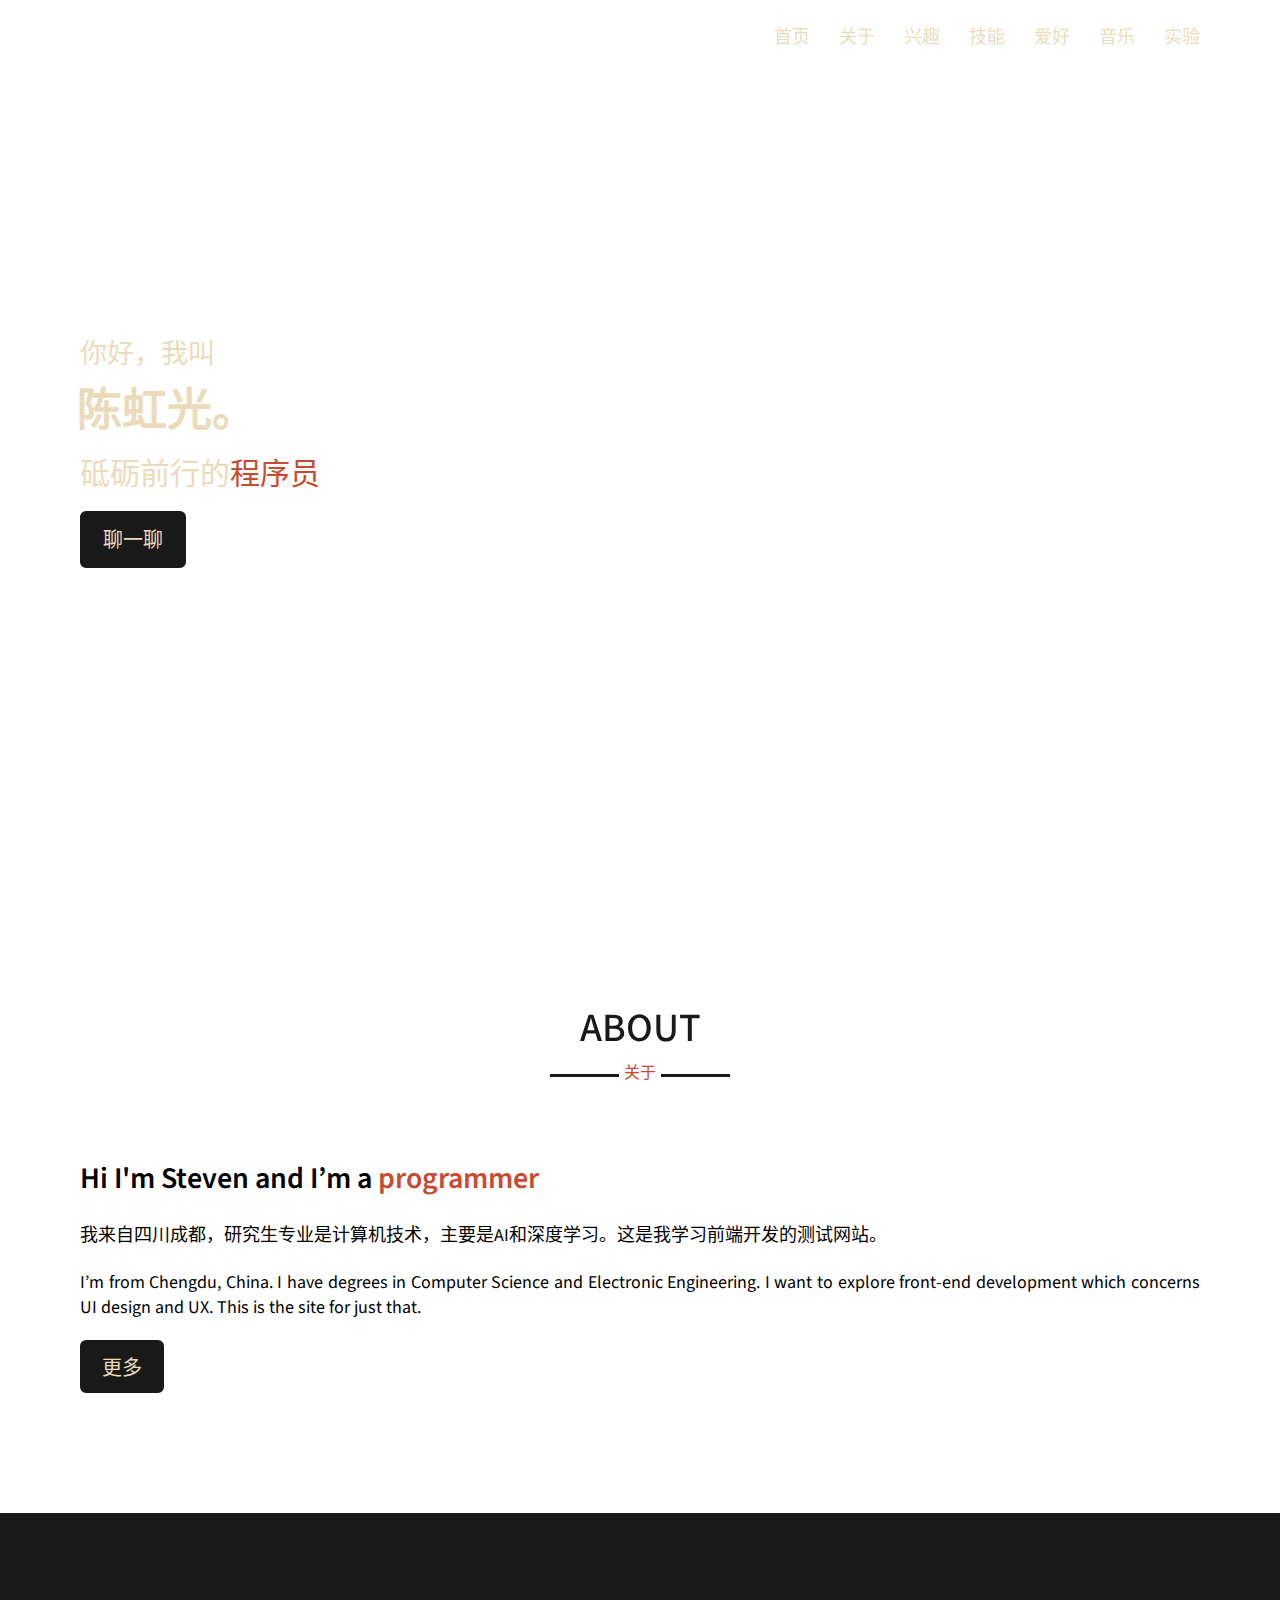
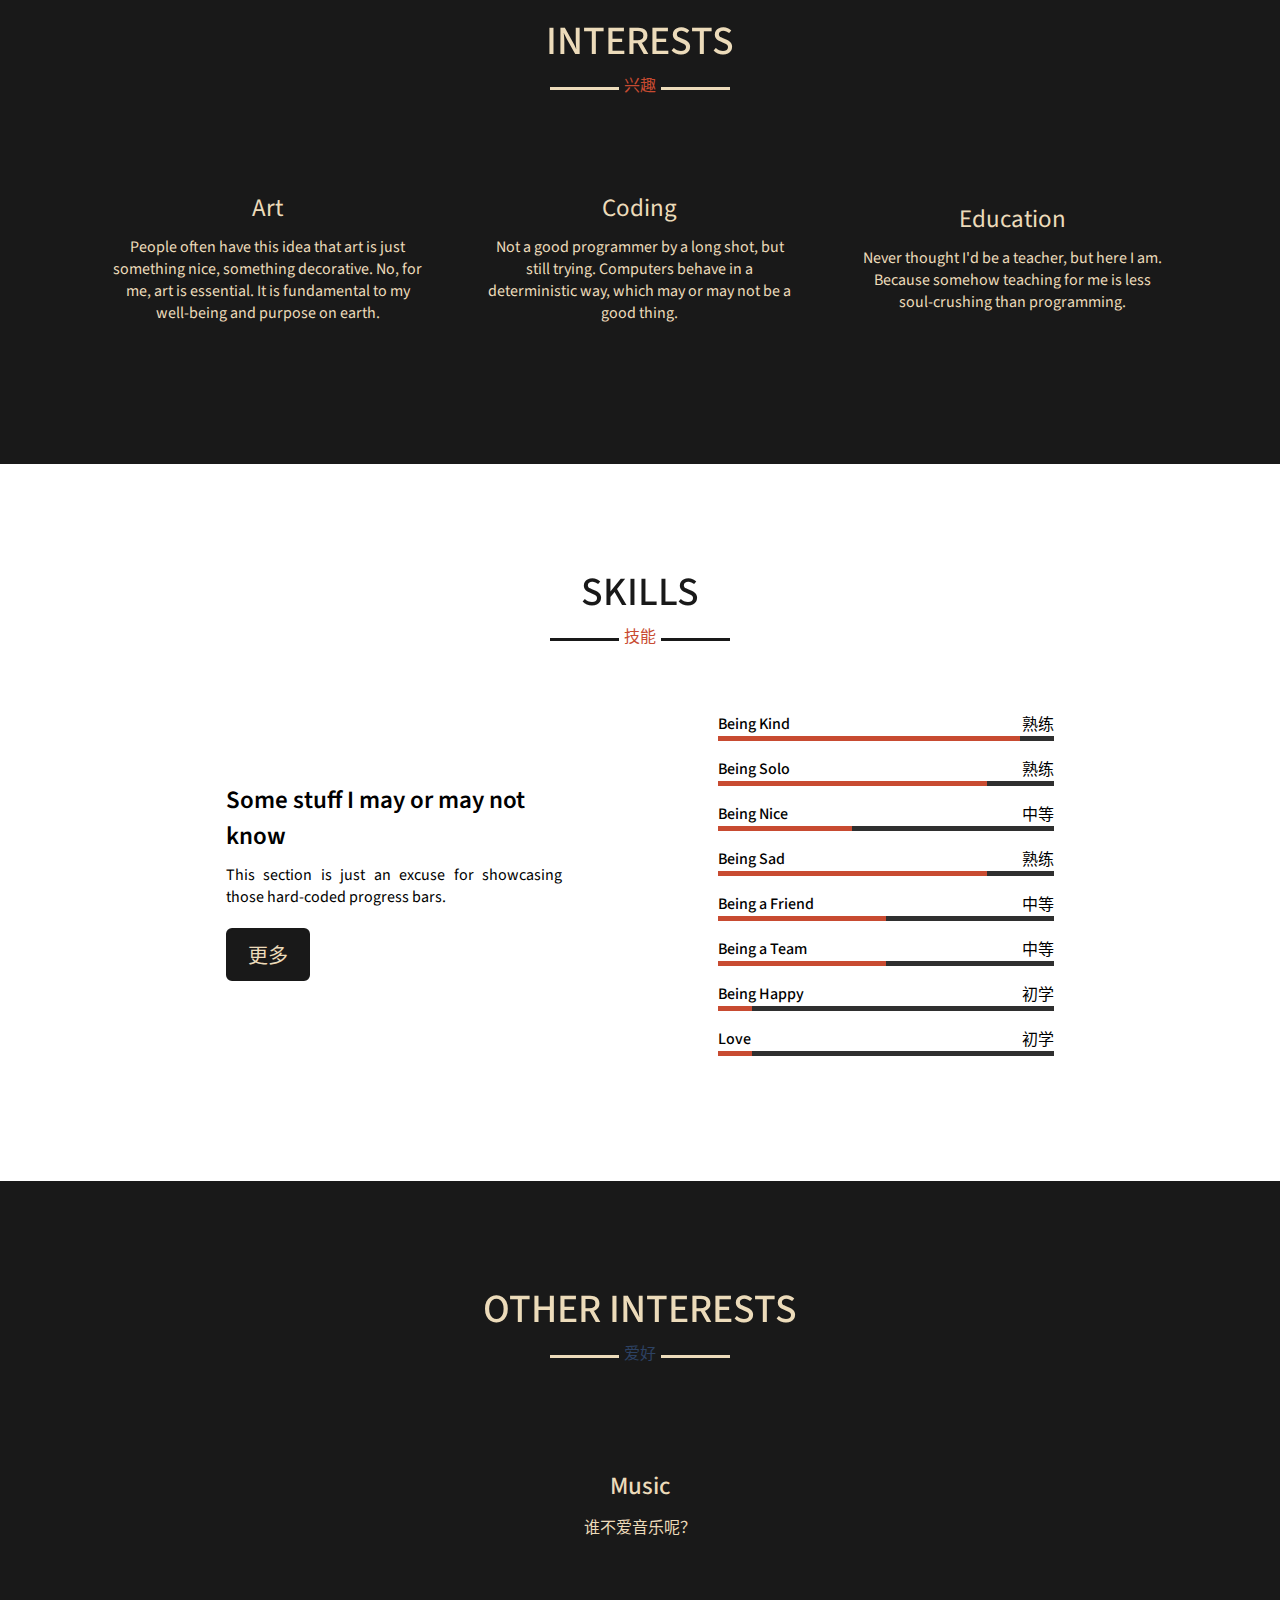
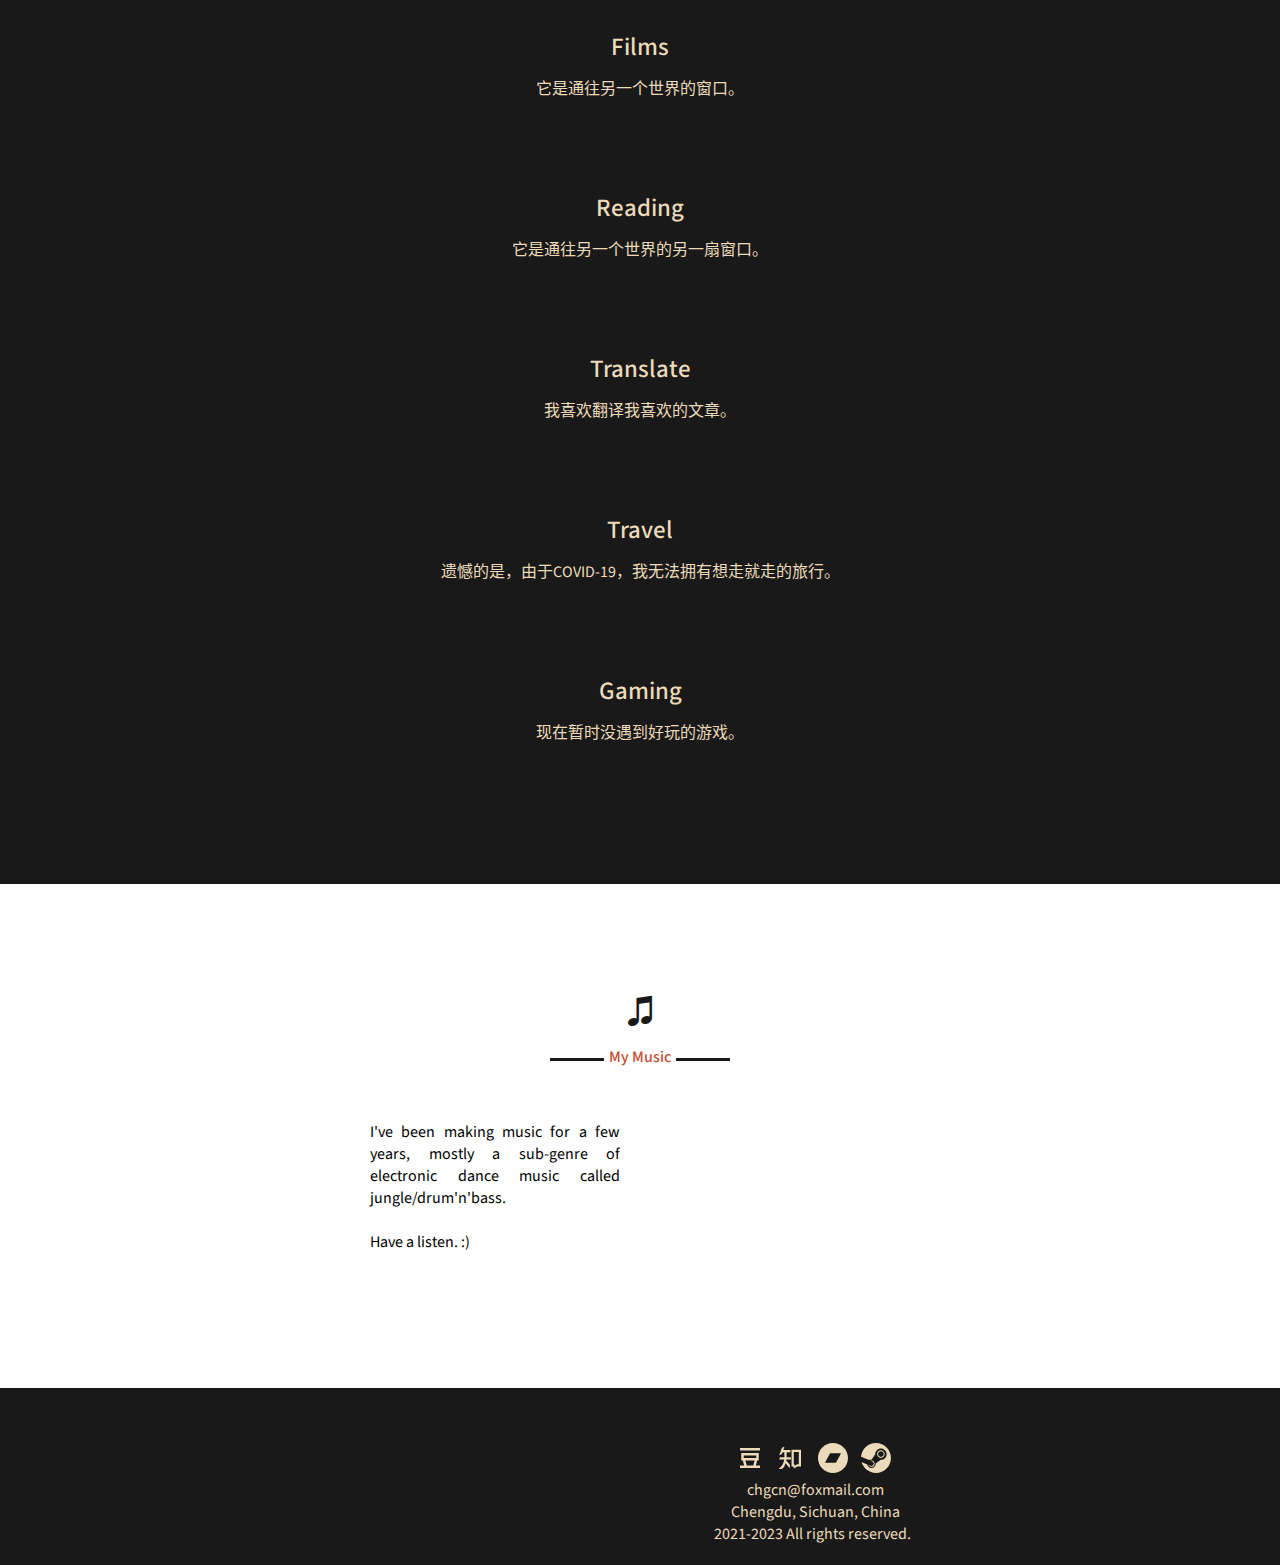
==== commit 450f35cd: "- changed footer display to flex" ====
--- a/index.html
+++ b/index.html
@@ -34,6 +34,7 @@
                 <li><a href="#skills">技能</a></li>
                 <li><a href="#hobbies">爱好</a></li>
                 <li><a href="#music">音乐</a></li>
+                <li><a href="./experiments/exp1.html">实验</a></li>
                 <!-- <li><a href="#contact"></a></li> -->
             </ul>
             <div class="menu-btn">
@@ -278,7 +279,7 @@
     </section>
 
     <footer class="footer" id="footer">
-        <div id="c1"></div>
+        <div  id="footer-sketch"></div>
         <div class="footer-info"><div class="sm-btn"> 
             
                 <!-- douban -->
@@ -332,8 +333,8 @@
             <br>
             <i class="fas fa-envelope"></i>&nbsp;&nbsp;chgcn@foxmail.com<br>
             <i class="fas fa-map-marker-alt"></i>&nbsp;&nbsp;Chengdu, Sichuan, China<br>
-            <i class="fas fa-copyright"></i> 2021-2022 All rights reserved.
-        </div>
+            <i class="fas fa-copyright"></i> 2021-2023 All rights reserved.
+    </span>
 
     </footer>
 
--- a/css/style.css
+++ b/css/style.css
@@ -82,6 +82,7 @@
     padding-top: 10px;
     width: 40px;
     transition: all 0.3s ease;
+    filter: invert(94%) sepia(10%) saturate(845%) hue-rotate(338deg) brightness(97%) contrast(90%);
     /* filter: invert(100%) */
 }
 
@@ -150,7 +151,7 @@
 }
 
 .navbar .menu li a {
-    color: #191919;
+    color: #ECDBBA;
     font-size: 18px;
     font-weight: 500;
     margin-left: 25px;
@@ -190,7 +191,7 @@
 }
 
 .home .max-width {
-    margin: auto auto auto 1300px;
+    margin: auto auto auto 1200px;
 }
 
 .home .home-content .text-1 {
@@ -231,7 +232,7 @@
 }
 
 /* all similar styling */
-section.about, section.services, .skills, .interests, .contact, footer {
+section.about, section.interests, .skills, .hobbies, .music, footer {
 
     font-family: 'Source Sans Pro', sans-serif;
 }
@@ -295,9 +296,9 @@
 }
 
 .about .about-content,
-.services .serv-content,
+.interests .serv-content,
 .skills .skills-content,
-.contact .contact-content {
+.music .music-content {
     display: flex;
     justify-content: space-evenly;
     align-items: center;
@@ -305,17 +306,17 @@
 
 }
 
-.services, .interests {
+.interests, .hobbies {
     background-color: #191919;
 
 }
 
-.services .title, .interests .title {
+.interests .title, .hobbies .title {
     color: #ECDBBA;
 }
 
-.services .title::before,
-.interests .title::before {
+.interests .title::before,
+.hobbies .title::before {
     background: #ECDBBA;
 }
 
@@ -387,18 +388,18 @@
 }
 
 
-/* services section styling */
-
-.services .title::after {
+/* interests section styling */
+
+.interests .title::after {
     content: "兴趣";
     background: #191919;
 }
 
-.services .serv-content, .interests .inter-content {
+.interests .serv-content, .hobbies .inter-content {
     color: #ECDBBA
 }
 
-.services .serv-content .card {
+.interests .serv-content .card {
     width: calc(33% - 20px);
     /* background-color: #2f2f2f; */
     text-align: center;
@@ -409,35 +410,35 @@
     transition: all 0.3s ease;
 }
 
-.services .serv-content .card:hover {
+.interests .serv-content .card:hover {
     background: #C84B31;
 }
 
-.services .serv-content .card .box {
+.interests .serv-content .card .box {
     margin: 30px 10px;
     transition: all 0.3s ease;
 }
 
-.services .serv-content .card:hover .box {
+/* .interests .serv-content .card:hover .box {
     transform: scale(1.05);
-}
-
-.services .serv-content .card i {
+} */
+
+.interests .serv-content .card i {
     font-size: 50px;
     color: #C84B31;
 }
 
-.services .serv-content .card:hover i {
+.interests .serv-content .card:hover i {
     color: #2f2f2f;
 }
 
-.services .serv-content .card .text {
+.interests .serv-content .card .text {
     font-size: 25px;
     font-weight: 500px;
     margin: 10px 7px;
 }
 
-.services .serv-content .card p {
+.interests .serv-content .card p {
     margin: 10px;
 }
 
@@ -514,11 +515,11 @@
 }
 
 .line.python::before {
-    width: 70%;
+    width: 50%;
 }
 
 .line.sql::before {
-    width: 70%;
+    width: 50%;
 }
 
 .line.vue::before {
@@ -529,14 +530,14 @@
     width: 10%;
 }
 
-/* interests section styling */
-.interests .title::after {
+/* hobbies section styling */
+.hobbies .title::after {
     content: "爱好";
     background: #191919;
     color: #2D4263;
 }
 
-.interests .carousel .card {
+.hobbies .carousel .card {
     /* background: #2f2f2f; */
     /* border-radius: 6px;*/
     padding: 20px 20px;
@@ -548,21 +549,21 @@
     cursor: pointer;
 }
 
-.interests .carousel .card .box:hover {
+.hobbies .carousel .card .box:hover {
     background-color: #2D4263;
 
 }
 
-.interests .carousel .card .box:hover {
+/* .hobbies .carousel .card .box:hover {
     transform: scale(1.05);
-}
-
-.interests .carousel .card .box:hover i {
+} */
+
+.hobbies .carousel .card .box:hover i {
     color: #2f2f2f;
 }
 
 
-.interests .carousel .card .box {
+.hobbies .carousel .card .box {
     border-radius: 6px;
     padding: 20px;
     display: flex;
@@ -572,13 +573,13 @@
     transition: all 0.3s ease;
 }
 
-.interests .carousel .card .text {
+.hobbies .carousel .card .text {
     font-size: 25px;
     font-weight: 500;
     margin: 10px;
 }
 
-.interests .carousel .card i {
+.hobbies .carousel .card i {
     color: #2D4263;
     font-size: 50px;
 }
@@ -612,88 +613,95 @@
     background: #2D4263;
 }
 
-/* contact section styling */
-.contact .title::after {
+/* music section styling */
+.music .title::after {
     content: "My Music";
 }
 
-.contact .contact-content .column {
+.music .music-content .music-info {
+    max-width: 250px;
+    font-size: 16px;
+    text-align: justify;
+    margin-bottom: 35px;
+}
+
+.music .music-content .column {
     width: calc(50% - 30px);
 }
 
-.contact .contact-content .text {
+.music .music-content .text {
     font-size: 25px;
     font-weight: 600;
     margin-bottom: 10px;
 }
 
-.contact .contact-content .left p {
+.music .music-content .left p {
     text-align: justify;
     width: 100%
 }
 
-.contact .contact-content .left .icons {
+.music .music-content .left .icons {
     margin: 10px 0;
 }
 
-.contact .contact-content .row {
+.music .music-content .row {
     display: flex;
     height: 70px;
     align-items: center;
 }
 
-.contact .contact-content .row .info {
+.music .music-content .row .info {
     margin-left: 20px;
 
 }
 
-.contact .contact-content .row i {
+.music .music-content .row i {
     font-size: 25px;
 }
 
-.contact .contact-content .row i.fa-map-marker-alt {
+.music .music-content .row i.fa-map-marker-alt {
     font-size: 30px;
 }
 
-.contact .contact-content .row i.fa-envelope {
+.music .music-content .row i.fa-envelope {
     font-size: 23px;
 }
 
-.contact .contact-content .row .info .head {
+.music .music-content .row .info .head {
     font-weight: 600;
 
 }
 
-.contact .contact-content .row .info .sub-title {
+.music .music-content .row .info .sub-title {
     color: #191919;
 
 }
 
-.contact .right form .fields {
+.music .right form .fields {
     display: flex;
 }
 
-.contact .right form .field,
-.contact .right form .fields .field {
+.music .right form .field,
+.music .right form .fields .field {
     height: 45px;
     width: 100%;
     margin-bottom: 15px;
 }
 
-.contact .right form .name {
+.music .right form .name {
     margin-right: 10px;
 }
 
-.contact .right form .email {
+.music .right form .email {
     margin-left: 10px;
 }
 
-.contact .right form .textarea {
+.music .right form .textarea {
     height: 100px;
 }
 
-.contact .right form .field input,
-.contact .right form .field.textarea textarea {
+.music .right form .field input,
+.music .right form .field.textarea textarea {
     height: 100%;
     width: 100%;
     border: 1px solid lightgrey;
@@ -704,12 +712,12 @@
     /* font-family: 'Source'; */
 }
 
-.contact .right form .field.textarea textarea {
+.music .right form .field.textarea textarea {
     padding-top: 10px;
     resize: none;
 }
 
-.contact .right form .button input {
+.music .right form .button input {
     display: inline-block;
     background: #191919;
     color: #ECDBBA;
@@ -725,7 +733,7 @@
     cursor: pointer;
 }
 
-.contact .right form .button input:hover {
+.music .right form .button input:hover {
     background: none;
     color: #191919;
 }
@@ -733,18 +741,45 @@
 
 /* footer section styling */
 footer {
+    display: flex;
+    justify-content:space-evenly;
     background: #191919;
     padding: 20px 23px;
     color: #ECDBBA;
     text-align: center;
 }
 
-footer span a {
-    color: #ECDBBA;
+footer .sm-btn {
+    display: inline-flex;
+}
+
+footer .sm-btn a {
+    /* line-height: 20px; */
+    display: inline-flex;
+    justify-content: center;
+    margin: 5px;
+
+    transition: all 0.3s ease-in-out;
+}
+
+footer .sm-btn a:hover {
+    /* display: inline-block; */
+    margin-top: -2px;
+
+}
+
+.footer-info 
+{
+    
+    margin-top: 30px;
 }
 
 /* responsive media query start */
 @media (max-width: 1550px) {
+    .home .home-content {
+        color: #ECDBBA;
+    }
+
     .home .max-width {
         margin-left: 0px;
     }
@@ -759,7 +794,7 @@
 
 /* @media (max-width: 1100px) {} */
 
-@media (max-width: 1400px) {
+@media (max-width: 1300px) {
     .home .home-content .text-2 {
         font-size: 45px;
         font-weight: 600;
@@ -777,7 +812,7 @@
     }
 
     .max-width {
-        max-width: 800px
+        max-width: 1300px
     }
 
     .about .about-content .column {
@@ -793,6 +828,7 @@
         flex: 100%;
 
     }
+
 
 
 }
@@ -811,7 +847,7 @@
     }
 
     .menu-btn i {
-        color: #191919;
+        color: #ECDBBA;
     }
 
     .menu-btn i.sticky {
@@ -850,9 +886,9 @@
         margin: 20px 0;
     }
 
-    .services .serv-content .card,
+    .interests .serv-content .card,
     .skills .skills-content .column,
-    .contact .contact-content .column {
+    .music .music-content .column {
         width: 100%;
     }
 }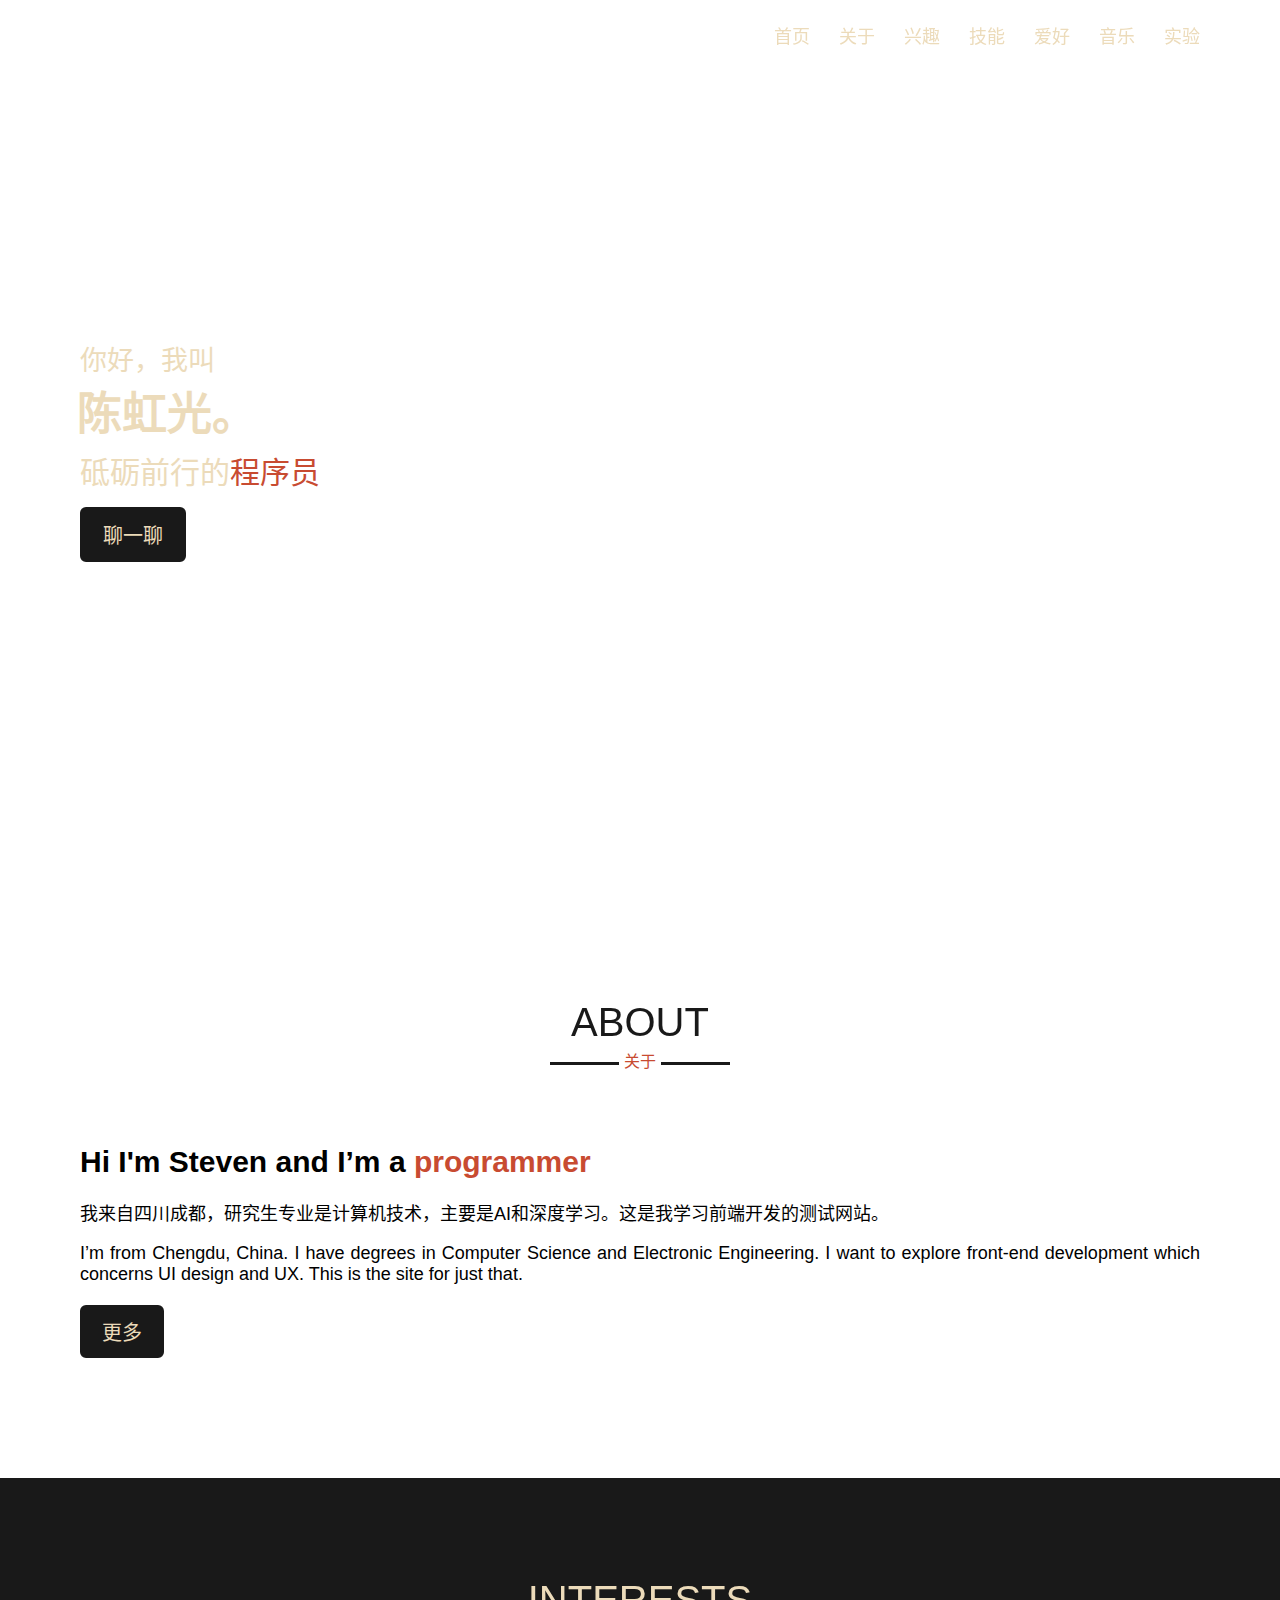
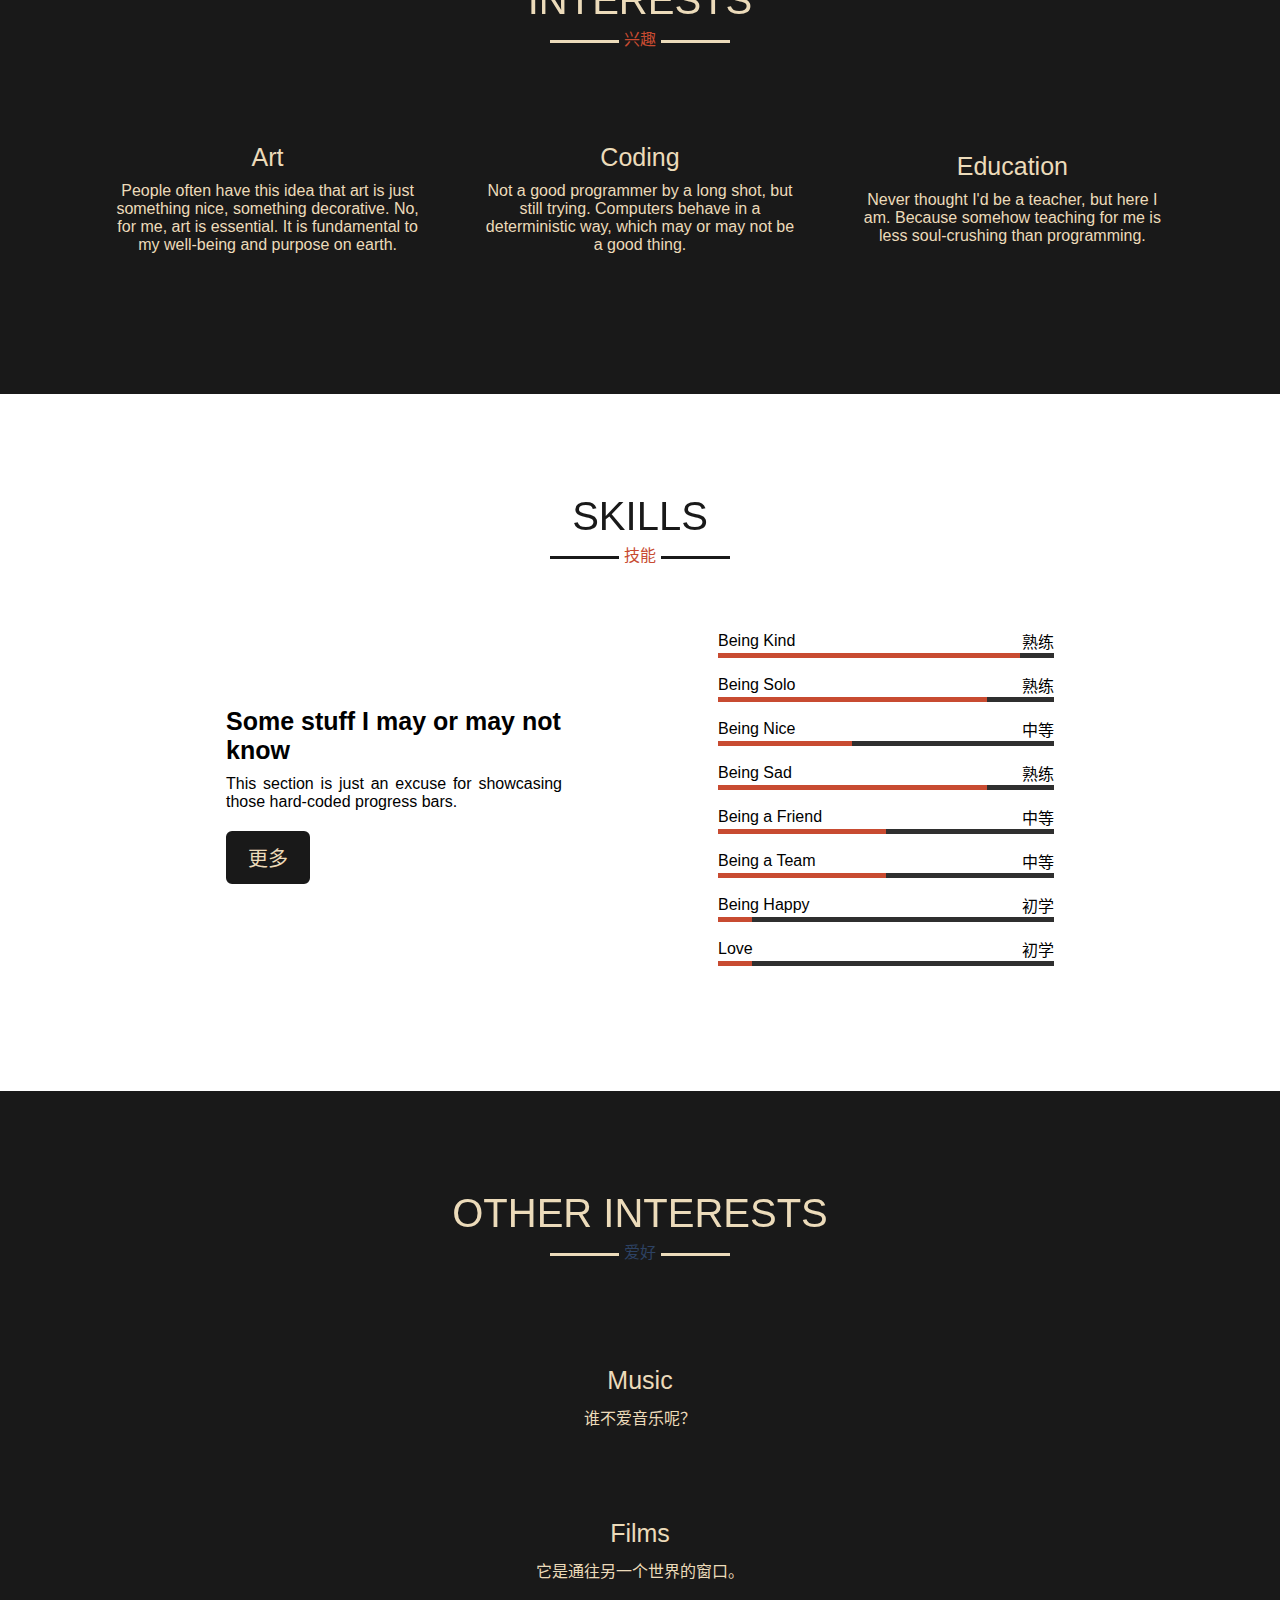
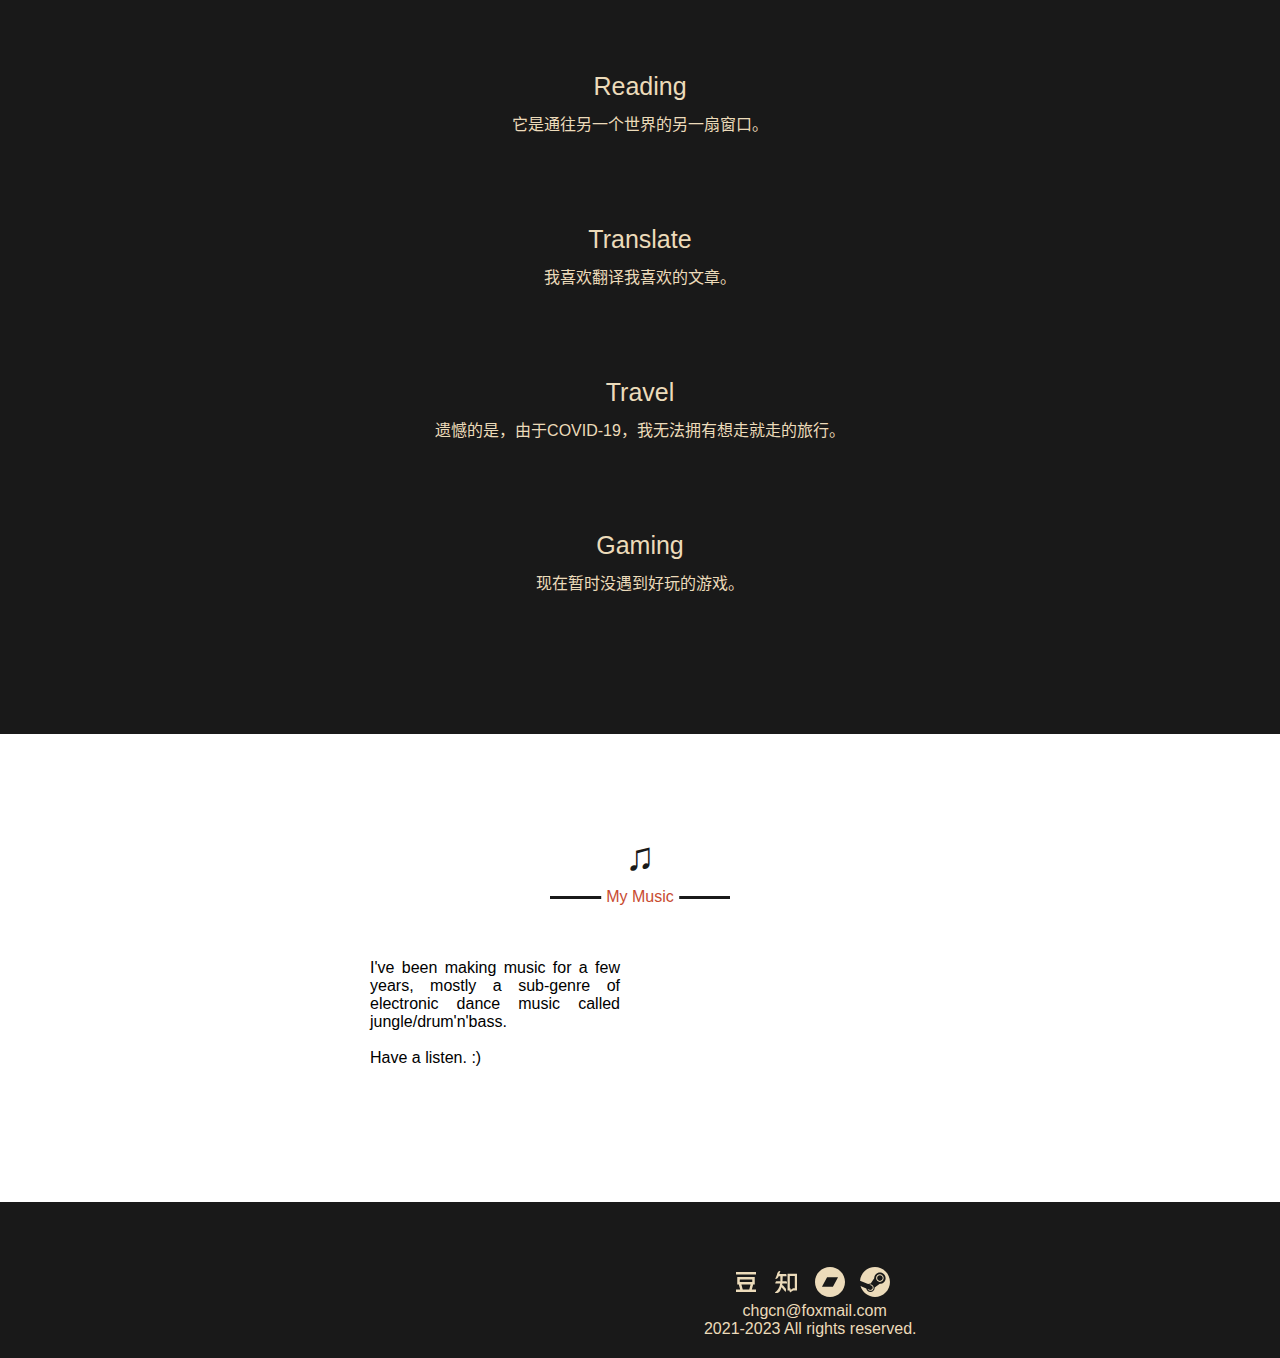
==== commit 4f657b3e: "deleted links that takes too long to load" ====
--- a/index.html
+++ b/index.html
@@ -11,7 +11,6 @@
     <title>Steven's Page</title>
     <link rel="stylesheet" href="css/style.css">
     <link rel="icon" href="favicon.ico" />
-    <link href="https://fonts.font.im/css?family=Source+Sans+Pro" rel="stylesheet">
     <script src="https://kit.fontawesome.com/a33be924e8.js"></script>
     <!-- <link rel="stylesheet" href="fontawesome/css/all.min.css"> -->
     <script src="js/jquery-3.6.0.min.js"></script>
@@ -332,7 +331,6 @@
 
             <br>
             <i class="fas fa-envelope"></i>&nbsp;&nbsp;chgcn@foxmail.com<br>
-            <i class="fas fa-map-marker-alt"></i>&nbsp;&nbsp;Chengdu, Sichuan, China<br>
             <i class="fas fa-copyright"></i> 2021-2023 All rights reserved.
     </span>
 
--- a/css/style.css
+++ b/css/style.css
@@ -1,5 +1,3 @@
-/* @import url('https://fonts.googleapis.com/css2?family=Noto+Sans+SC&display=swap'); */
-/* noto-sans-sc-regular - chinese-simplified */
 
 
 * {
@@ -186,7 +184,7 @@
     height: 100vh;
     color: #191919;
     min-height: 500px;
-    font-family: 'STZhongsong', 'Source Sans Pro', sans-serif;
+    font-family: 'STZhongsong', sans-serif;
 
 }
 
@@ -234,7 +232,7 @@
 /* all similar styling */
 section.about, section.interests, .skills, .hobbies, .music, footer {
 
-    font-family: 'Source Sans Pro', sans-serif;
+    font-family:  sans-serif;
 }
 
 section {
@@ -771,7 +769,7 @@
 .footer-info 
 {
     
-    margin-top: 30px;
+    margin-top: 40px;
 }
 
 /* responsive media query start */
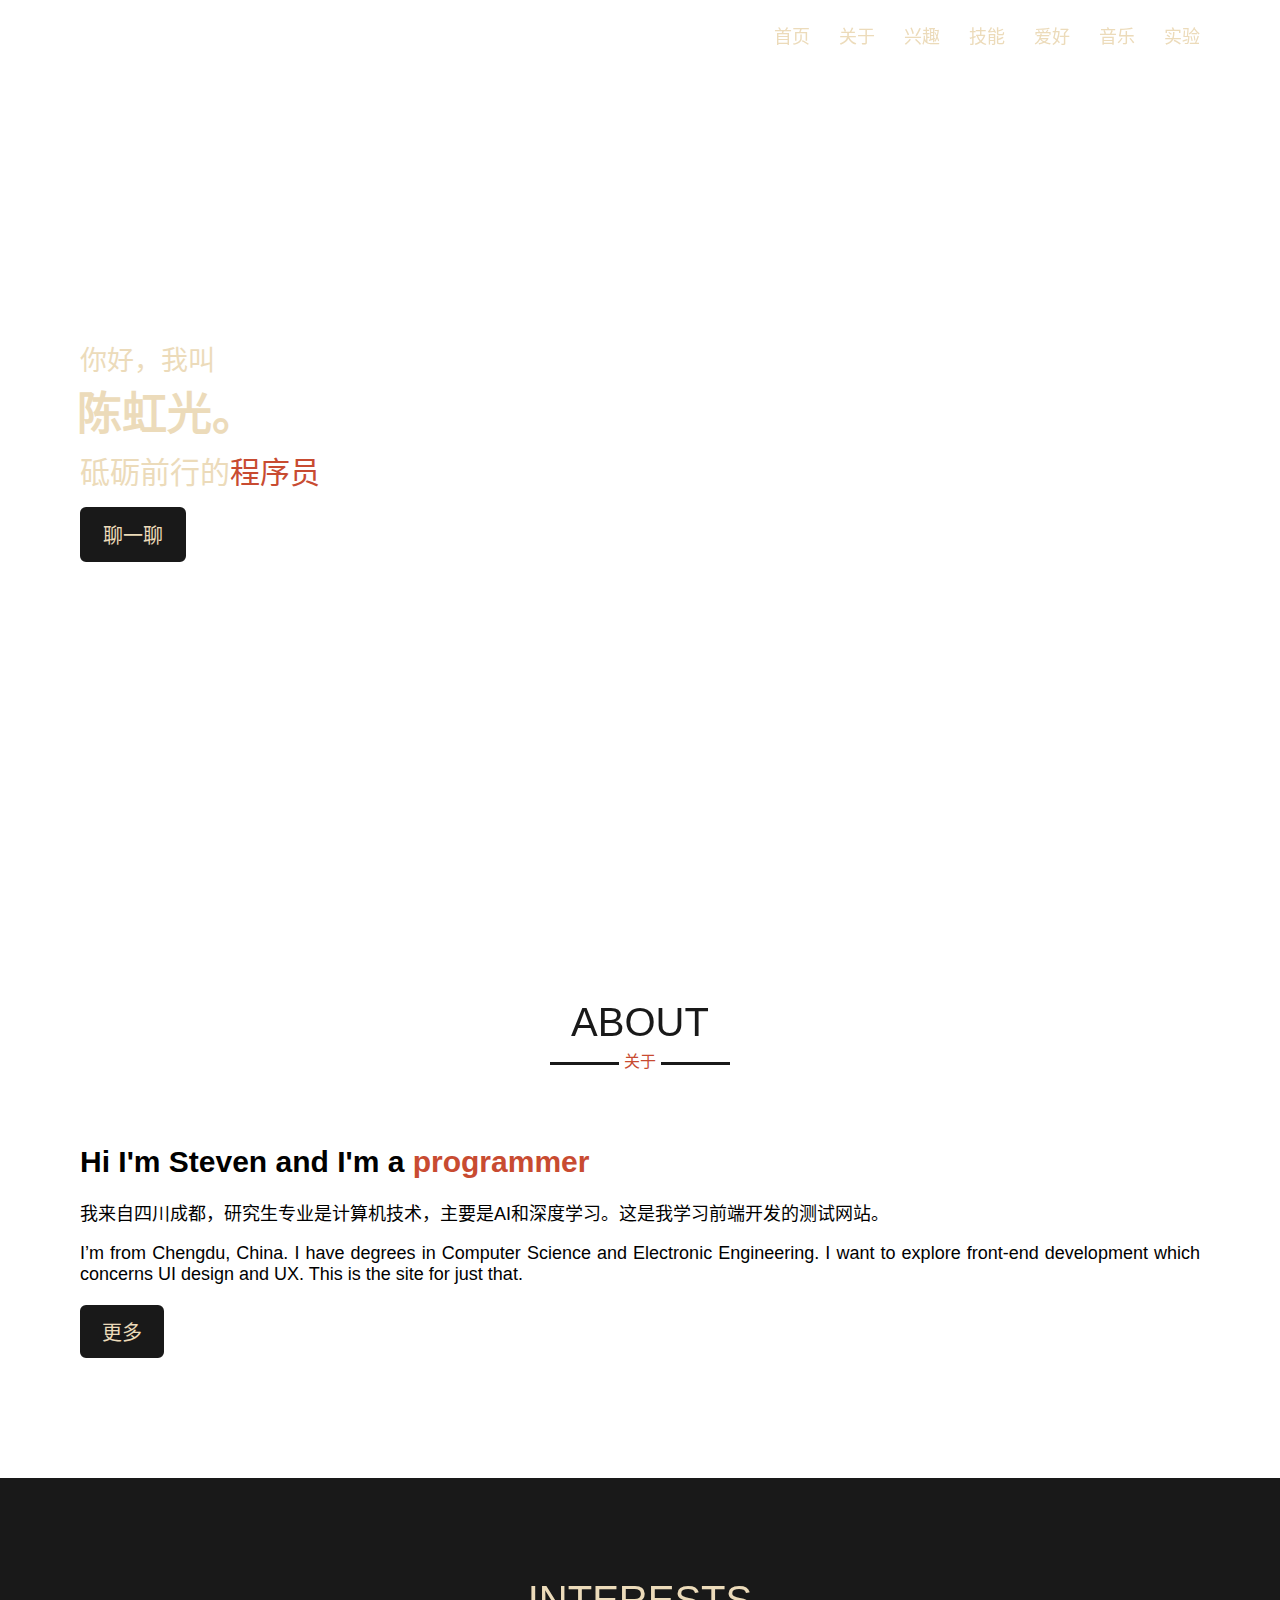
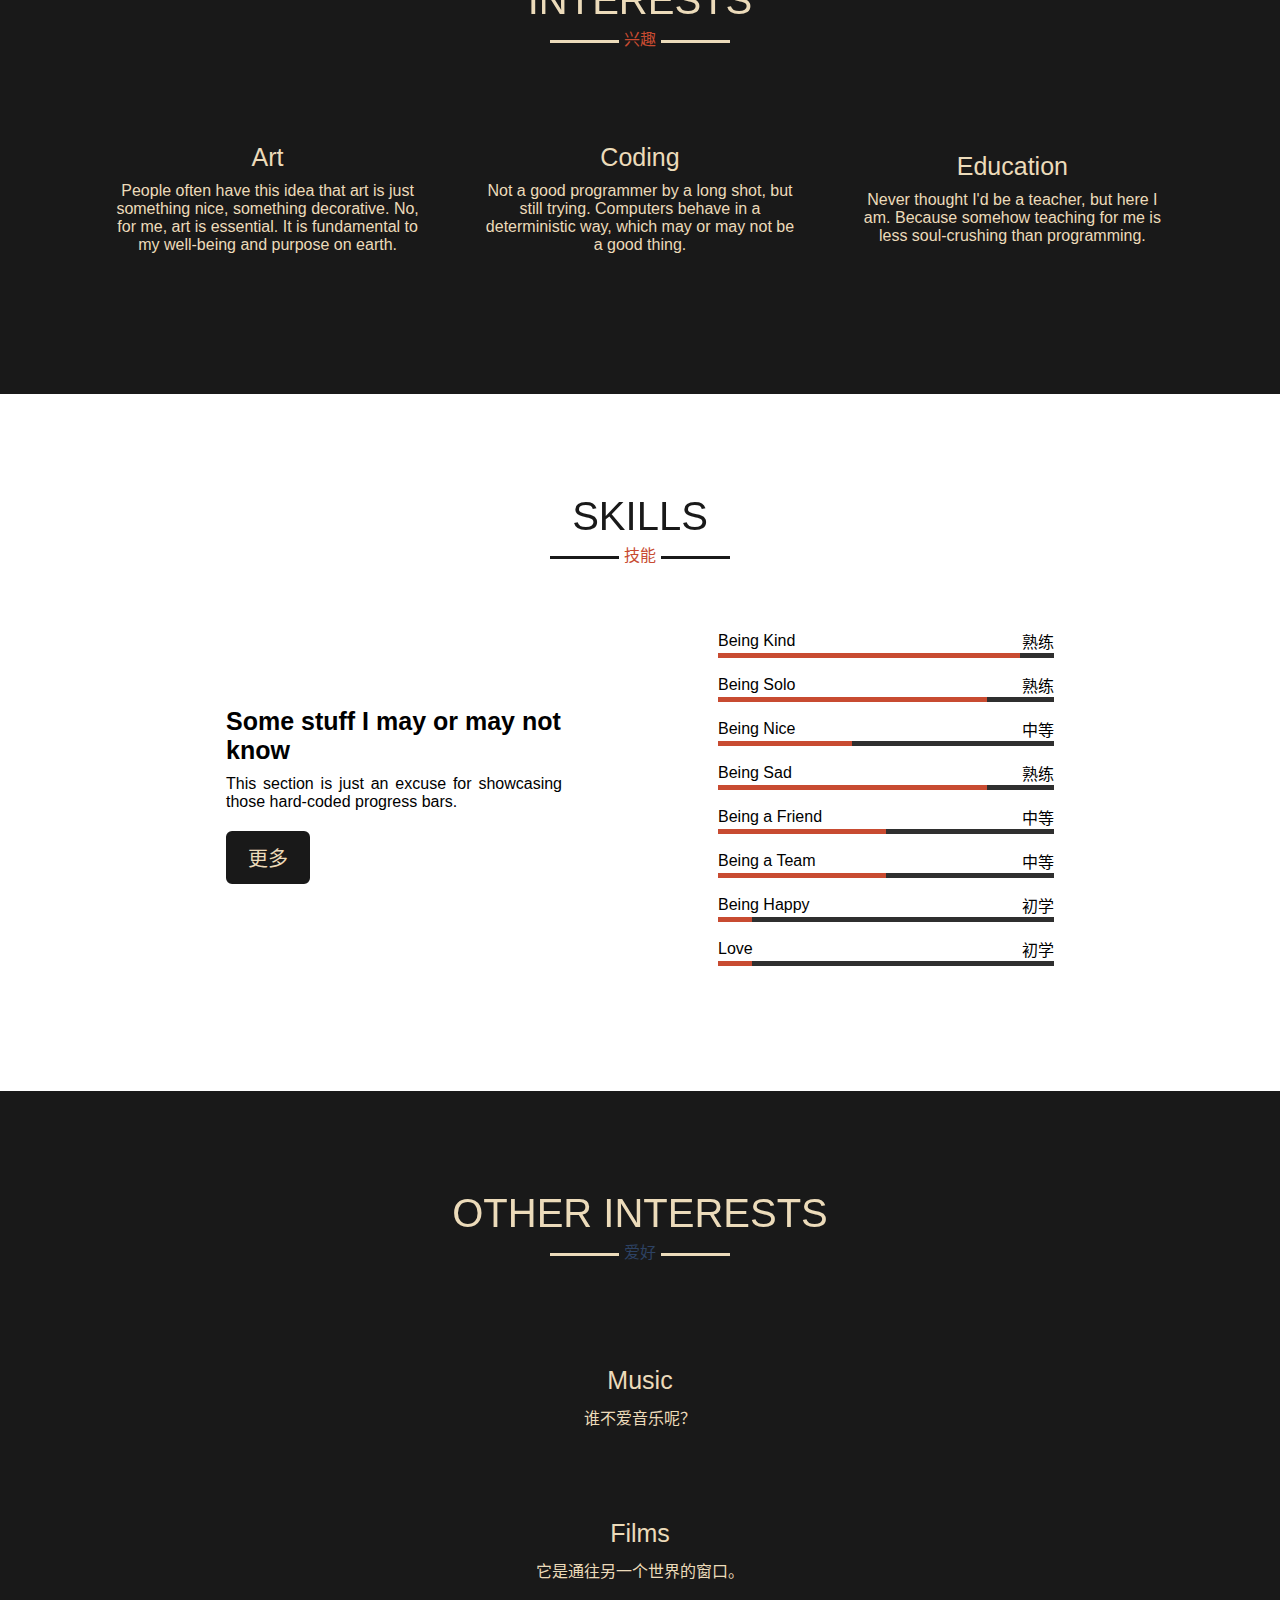
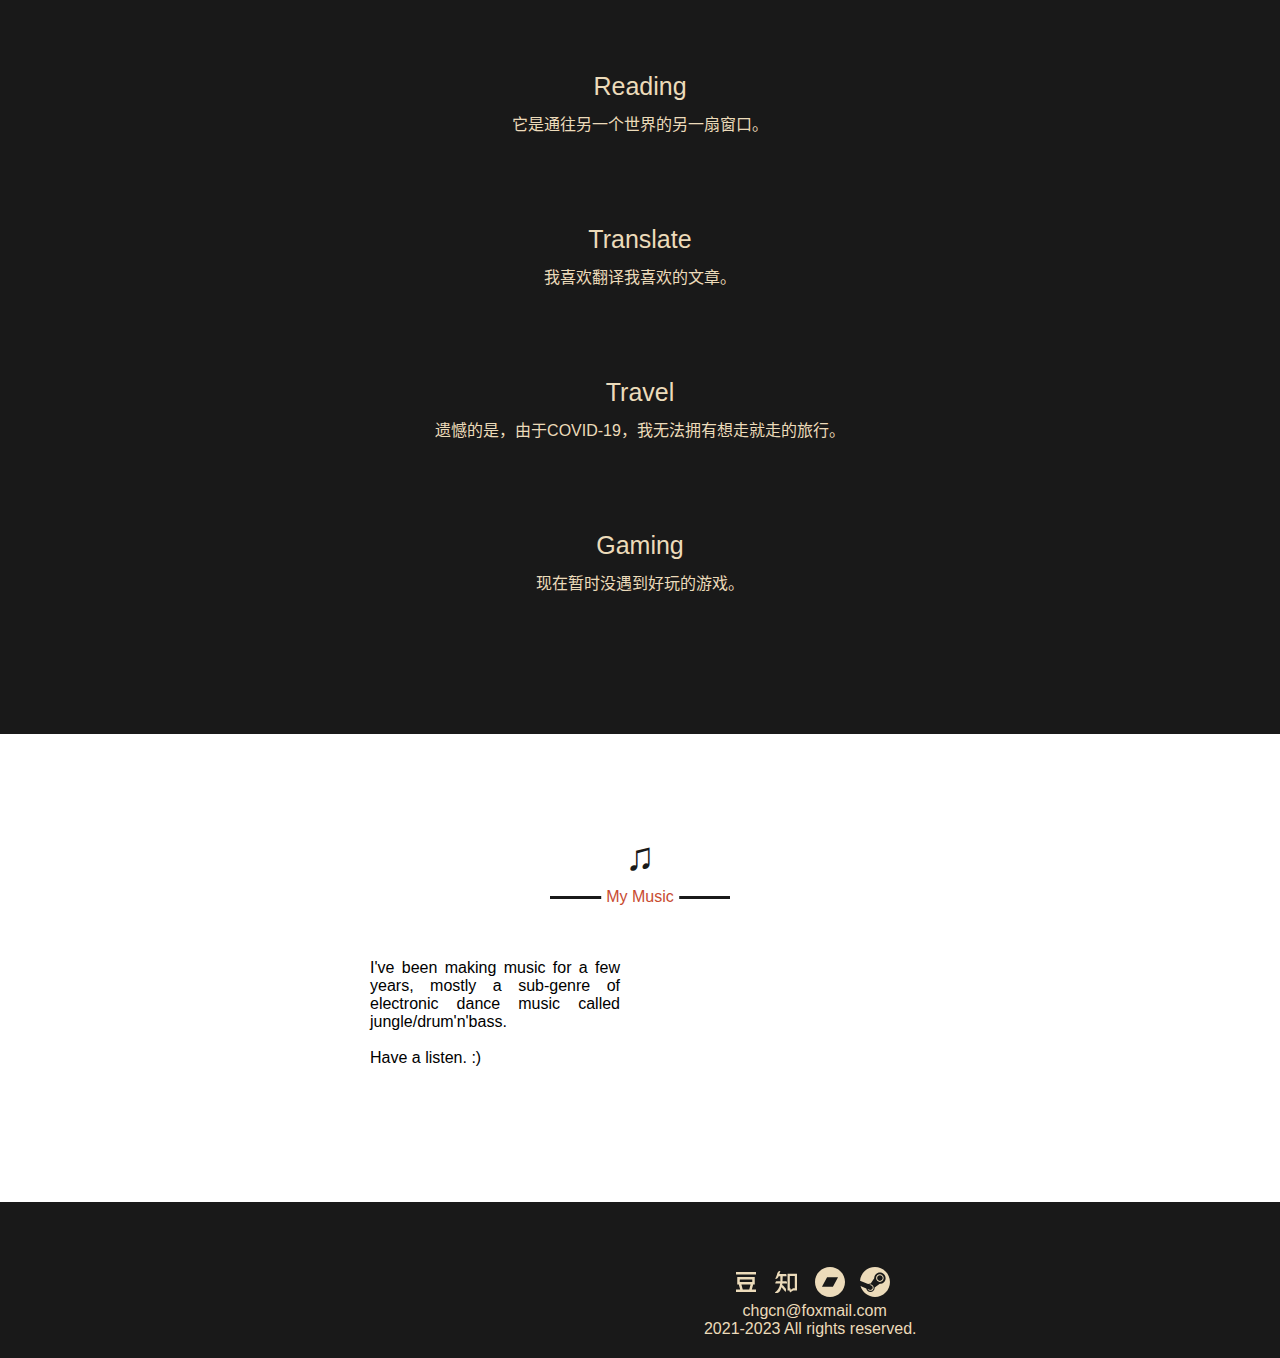
==== commit c1af0639: "changed footer design" ====
--- a/index.html
+++ b/index.html
@@ -11,7 +11,8 @@
     <title>Steven's Page</title>
     <link rel="stylesheet" href="css/style.css">
     <link rel="icon" href="favicon.ico" />
-    <script src="https://kit.fontawesome.com/a33be924e8.js"></script>
+    <!-- font-awesome -->
+    <script src="js/a33be924e8.js" defer></script>
     <!-- <link rel="stylesheet" href="fontawesome/css/all.min.css"> -->
     <script src="js/jquery-3.6.0.min.js"></script>
     <script src="js/typed.min.js"></script>
@@ -67,7 +68,7 @@
 
                 </div>
                 <div class="column right">
-                    <div class="text">Hi I'm Steven and I’m a <span class="aboutTyping">programmer</span></div>
+                    <div class="text">Hi I'm Steven and I'm a <span class="aboutTyping">programmer</span></div>
                     <p>我来自四川成都，研究生专业是计算机技术，主要是AI和深度学习。这是我学习前端开发的测试网站。
                     </p>
                     <br>
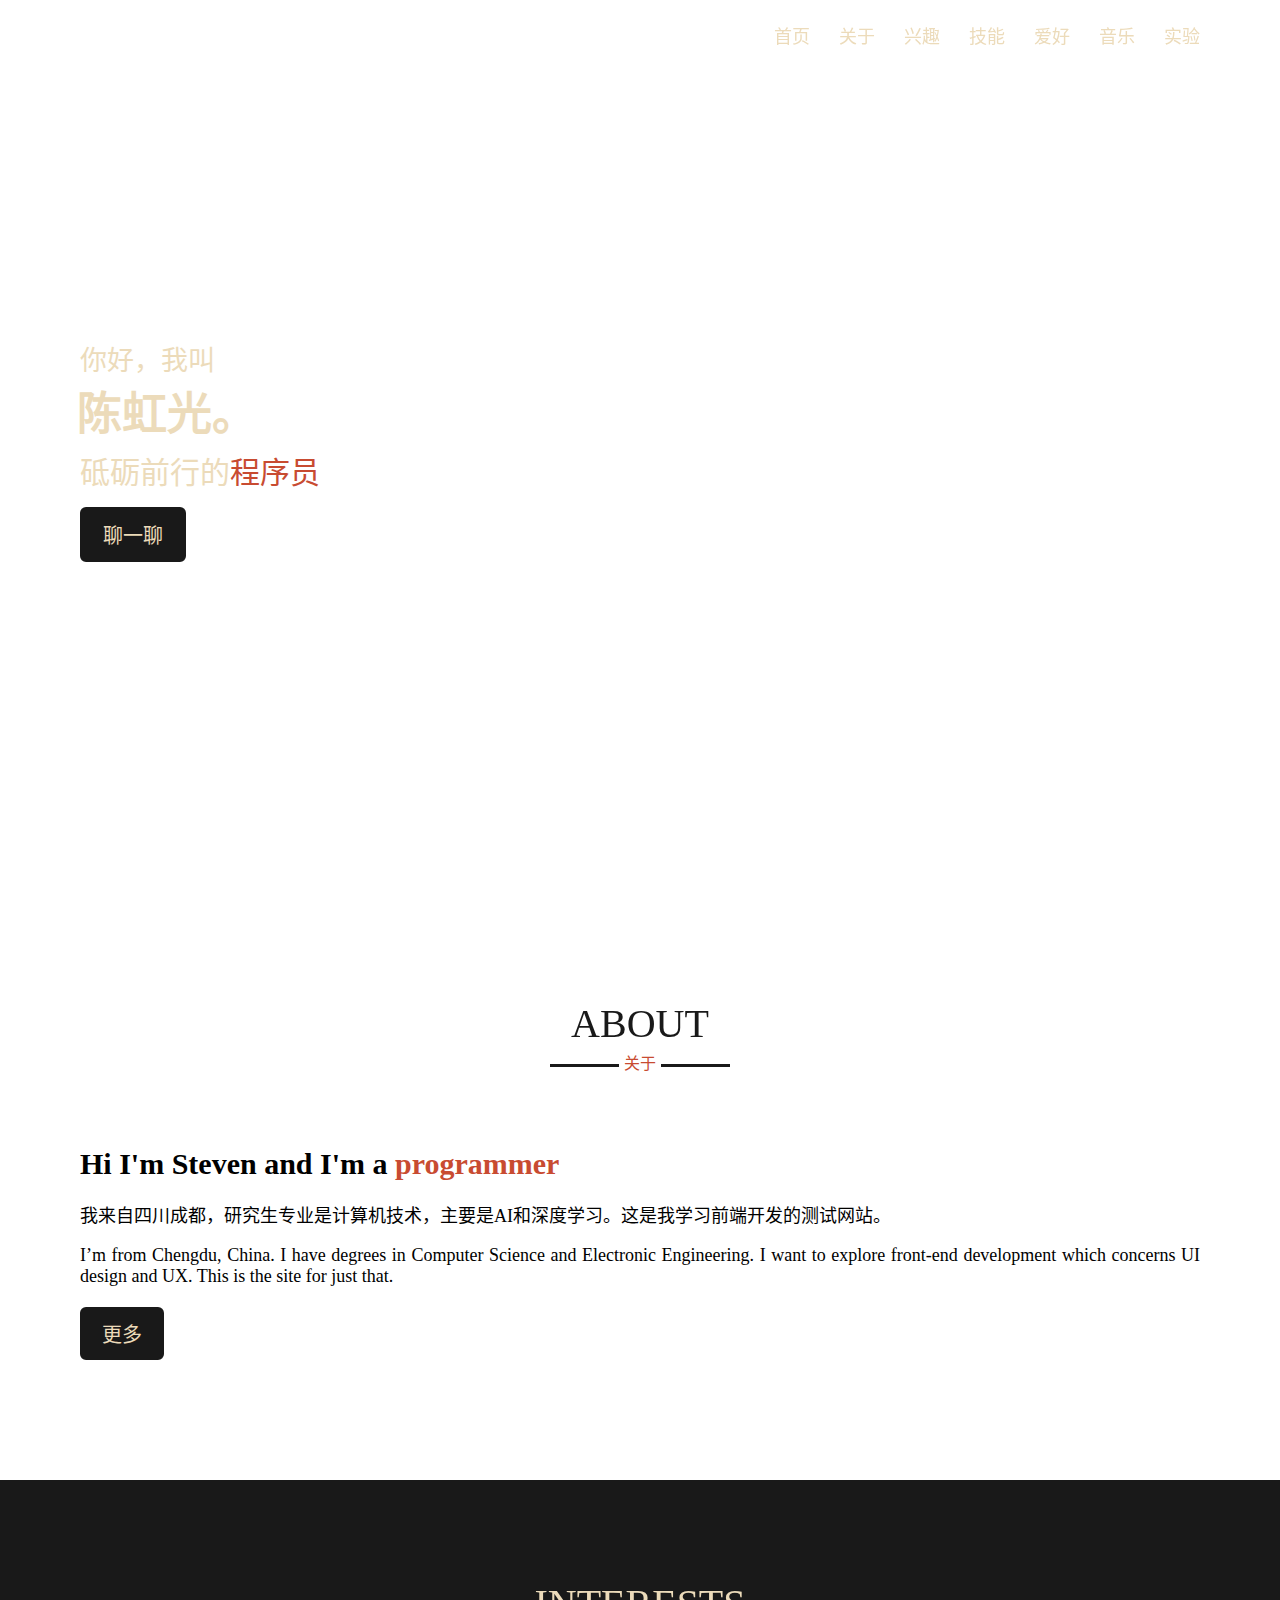
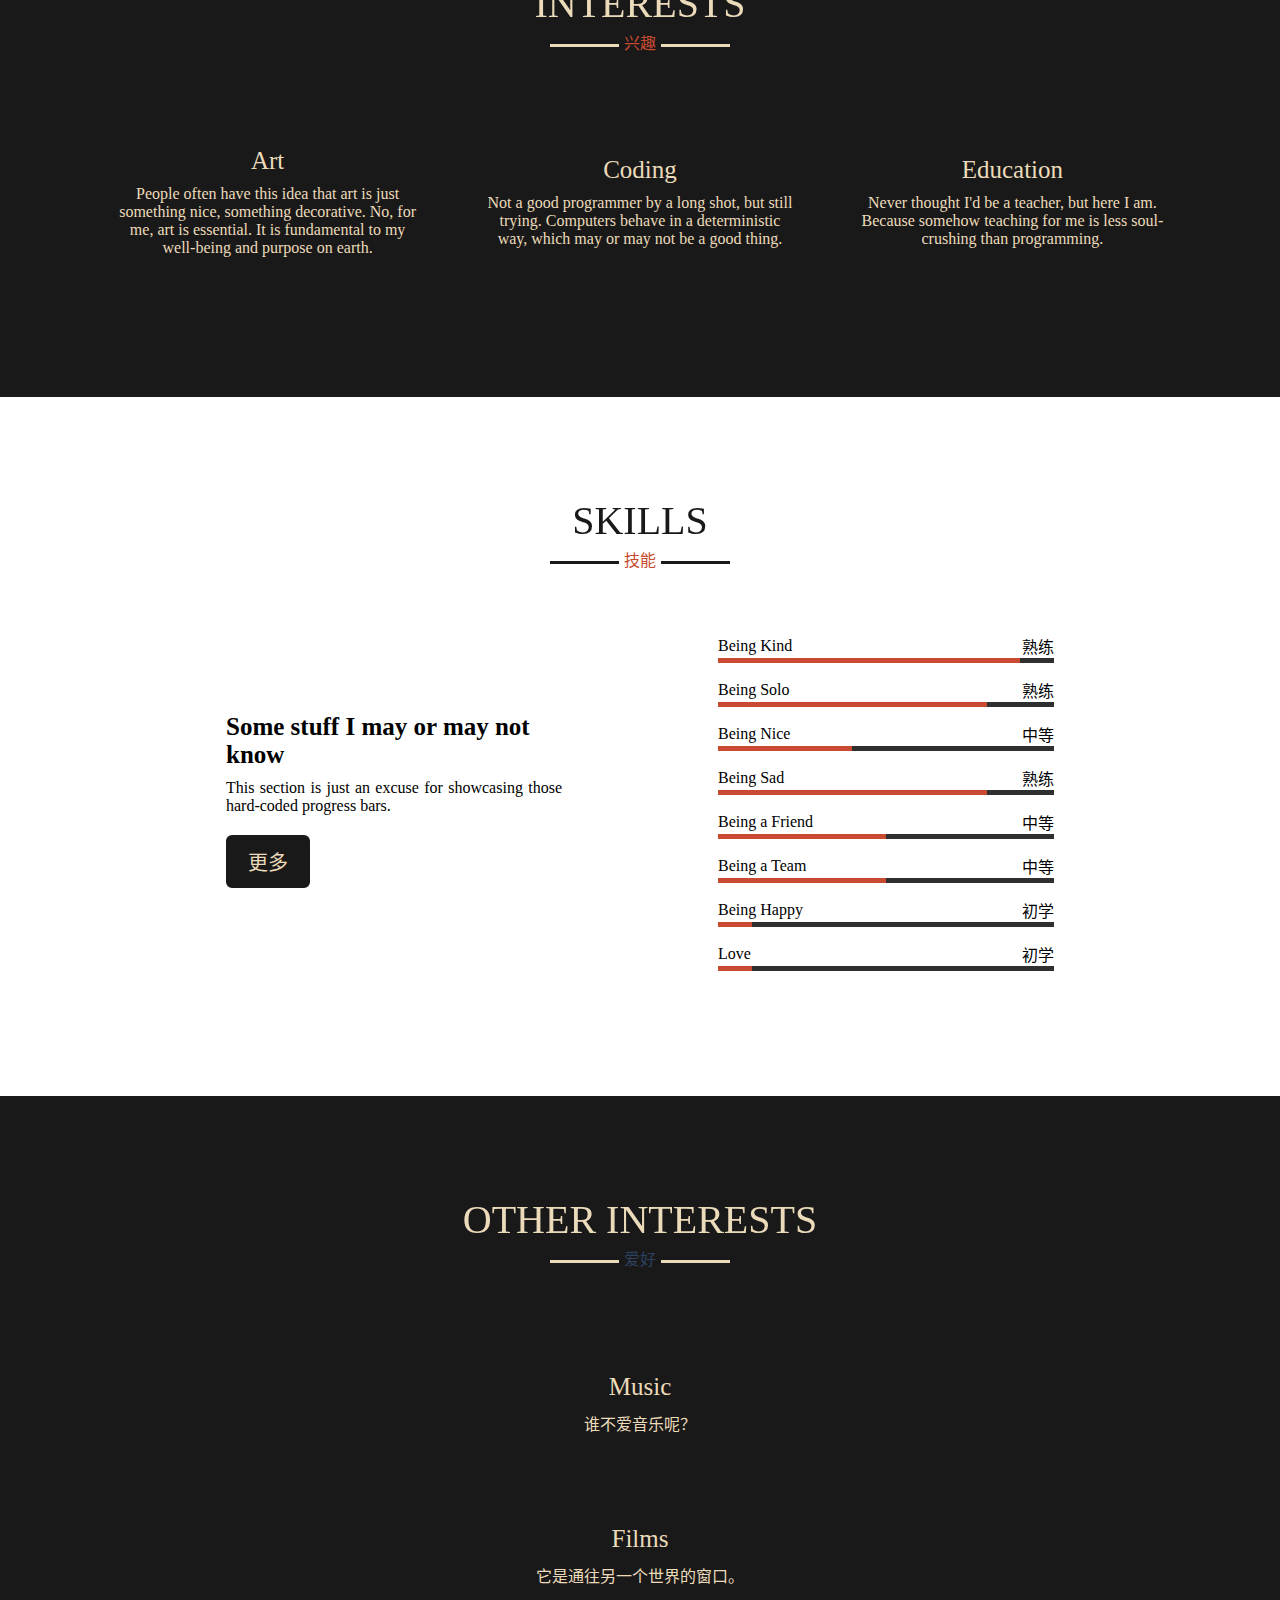
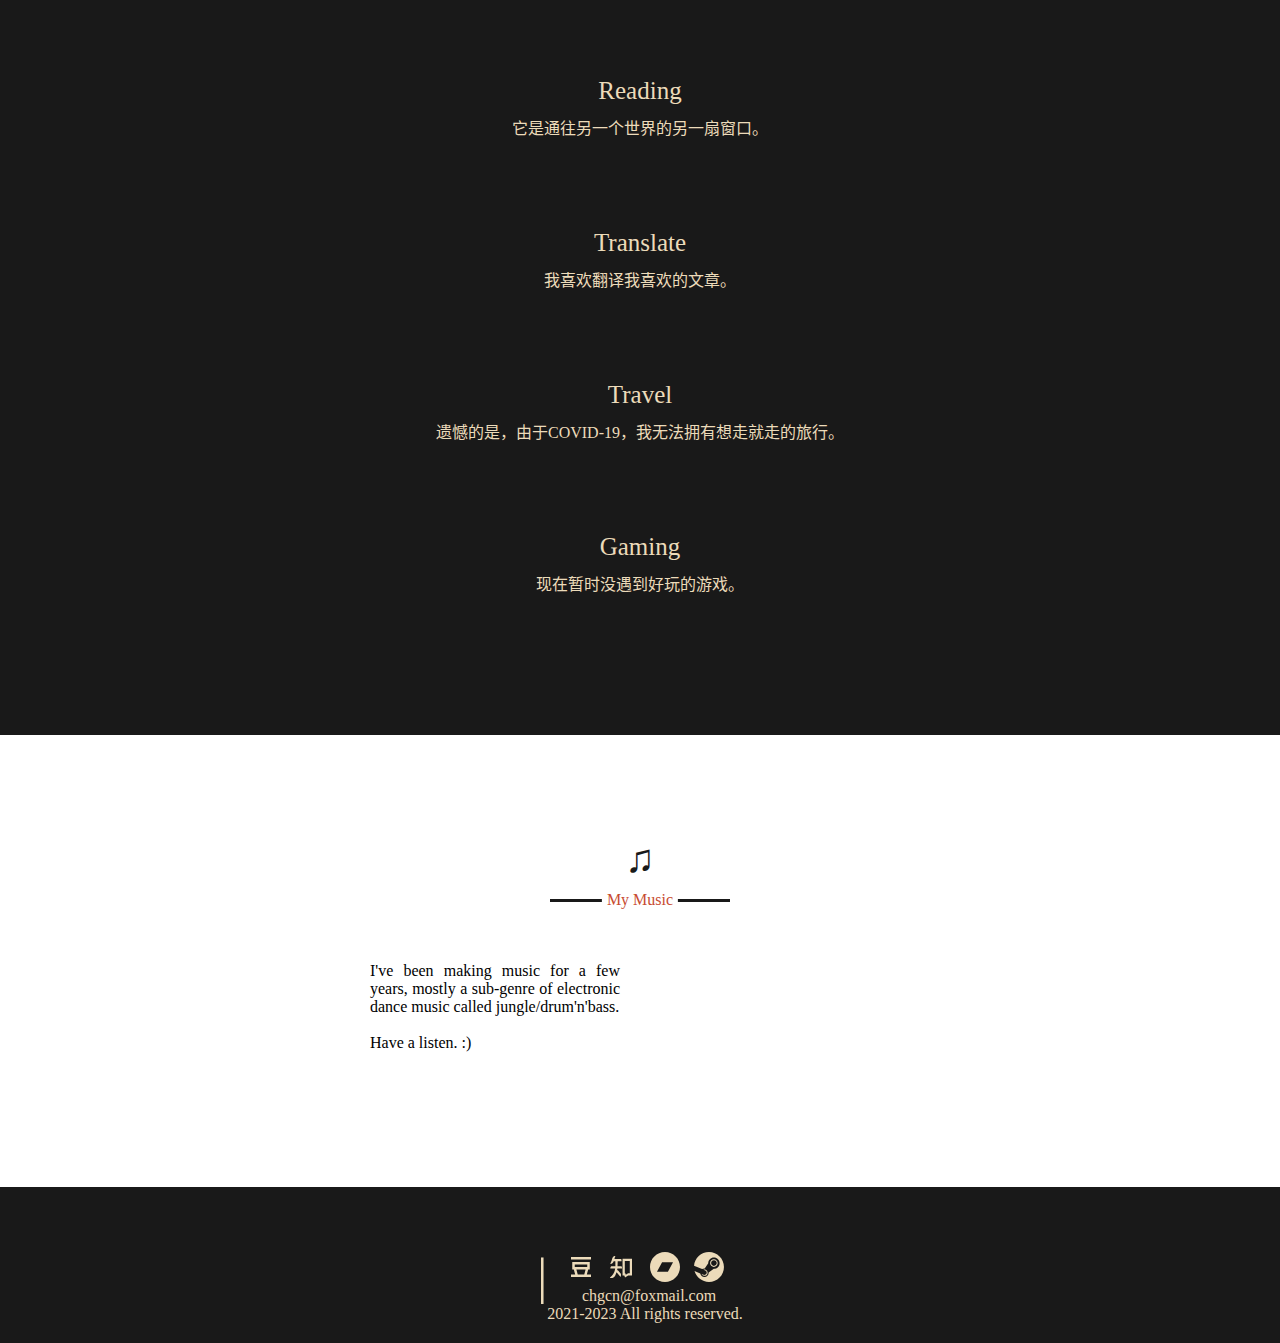
==== commit 48c85f80: "changed footer design" ====
--- a/index.html
+++ b/index.html
@@ -279,8 +279,10 @@
     </section>
 
     <footer class="footer" id="footer">
-        <div  id="footer-sketch"></div>
-        <div class="footer-info"><div class="sm-btn"> 
+        <div  class="footer-container">
+            <div  id="footer-sketch"></div>
+            <div class ="footer-separation" >|</div>
+            <div class="footer-info"><div class="sm-btn"> 
             
                 <!-- douban -->
                 <div>
@@ -332,7 +334,8 @@
 
             <br>
             <i class="fas fa-envelope"></i>&nbsp;&nbsp;chgcn@foxmail.com<br>
-            <i class="fas fa-copyright"></i> 2021-2023 All rights reserved.
+            <i class="fas fa-copyright"></i> 2021-2023 All rights reserved.</div>
+        
     </span>
 
     </footer>
--- a/css/style.css
+++ b/css/style.css
@@ -1,19 +1,16 @@
-
-
 * {
-    margin: 0;
-    padding: 0;
-    box-sizing: border-box;
-    text-decoration: none;
-
+  margin: 0;
+  padding: 0;
+  box-sizing: border-box;
+  text-decoration: none;
 }
 
 * {
-    -webkit-tap-highlight-color: rgba(0, 0, 0, 0);
+  -webkit-tap-highlight-color: rgba(0, 0, 0, 0);
 }
 
 html {
-    scroll-behavior: smooth;
+  scroll-behavior: smooth;
 }
 
 /* website palette
@@ -30,86 +27,87 @@
  */
 
 @keyframes shake {
-    0% {
-        transform: translate(0px, 0px) rotate(0deg);
-    }
-
-    30% {
-        transform: translate(-3px, -3px) rotate(-10deg);
-    }
-
-    60% {
-        transform: translate(3px, 3px) rotate(-5deg);
-    }
-
-    90% {
-        transform: translate(-3px, -3px) rotate(0deg);
-    }
-
+  0% {
+    transform: translate(0px, 0px) rotate(0deg);
+  }
+
+  30% {
+    transform: translate(-3px, -3px) rotate(-10deg);
+  }
+
+  60% {
+    transform: translate(3px, 3px) rotate(-5deg);
+  }
+
+  90% {
+    transform: translate(-3px, -3px) rotate(0deg);
+  }
 }
 
 /* navbar styling */
 
 .navbar {
-    position: fixed;
-    width: 100%;
-    padding: 15px 0;
-    /* font-family: 'Noto Sans SC', sans-serif; */
-    transition: all 0.3s ease;
+  position: fixed;
+  width: 100%;
+  padding: 15px 0;
+  /* font-family: 'Noto Sans SC', sans-serif; */
+  font-family: "STZhongsong";
+  transition: all 0.3s ease;
 }
 
 .navbar.sticky {
-    padding: 5px 0;
-    background: #191919;
-    z-index: 10;
+  padding: 5px 0;
+  background: #191919;
+  z-index: 10;
 }
 
 .max-width {
-    max-width: 1920px;
-    padding: 0 80px;
-    margin: auto;
+  max-width: 1920px;
+  padding: 0 80px;
+  margin: auto;
 }
 
 .navbar .max-width {
-    display: flex;
-    align-items: center;
-    justify-content: space-between;
+  display: flex;
+  align-items: center;
+  justify-content: space-between;
 }
 
 .navbar .logo a img {
-    padding-top: 10px;
-    width: 40px;
-    transition: all 0.3s ease;
-    filter: invert(94%) sepia(10%) saturate(845%) hue-rotate(338deg) brightness(97%) contrast(90%);
-    /* filter: invert(100%) */
+  padding-top: 10px;
+  width: 40px;
+  transition: all 0.3s ease;
+  filter: invert(94%) sepia(10%) saturate(845%) hue-rotate(338deg)
+    brightness(97%) contrast(90%);
+  /* filter: invert(100%) */
 }
 
 .navbar .logo a img:hover {
-    /* filter: invert(33%) sepia(37%) saturate(4695%) hue-rotate(351deg) brightness(88%) contrast(75%); */
-    transition: none;
-    animation: shake 0.6s;
-    animation-iteration-count: 1;
+  /* filter: invert(33%) sepia(37%) saturate(4695%) hue-rotate(351deg) brightness(88%) contrast(75%); */
+  transition: none;
+  animation: shake 0.6s;
+  animation-iteration-count: 1;
 }
 
 .navbar .logo a img.sticky {
-    padding-top: 10px;
-    width: 40px;
-    /* filter: invert(100%) */
-    filter: invert(94%) sepia(10%) saturate(845%) hue-rotate(338deg) brightness(97%) contrast(90%);
-    transition: none;
+  padding-top: 10px;
+  width: 40px;
+  /* filter: invert(100%) */
+  filter: invert(94%) sepia(10%) saturate(845%) hue-rotate(338deg)
+    brightness(97%) contrast(90%);
+  transition: none;
 }
 
 .navbar .logo a img.sticky:hover {
-    /* filter: invert(33%) sepia(37%) saturate(4695%) hue-rotate(351deg) brightness(88%) contrast(75%); */
-    transition: none;
+  /* filter: invert(33%) sepia(37%) saturate(4695%) hue-rotate(351deg) brightness(88%) contrast(75%); */
+  transition: none;
 }
 
 .navbar .logo a {
-    color: #191919;
-    font-size: 35px;
-    font-weight: 500;
-}
-
+  color: #191919;
+  font-size: 35px;
+  font-weight: 500;
+}
 
 /* .navbar .logo a.sticky {
     color: #ECDBBA;
@@ -119,302 +117,303 @@
 } */
 
 .home .rainbow {
-    animation: color-change 8s infinite;
-    /* background: linear-gradient(to right, #98DDCA, #D5ECC2, #FFD3B4, #FFAAA7);
+  animation: color-change 8s infinite;
+  /* background: linear-gradient(to right, #98DDCA, #D5ECC2, #FFD3B4, #FFAAA7);
     -webkit-background-clip: text;
     -webkit-text-fill-color: transparent; */
 }
 
 @keyframes color-change {
-    0% {
-        color: #191919;
-    }
-
-    25% {
-        color: hsl(204, 66%, 59%);
-    }
-
-    50% {
-        color: #a3db5a;
-    }
-
-    75% {
-        color: #C84B31;
-    }
+  0% {
+    color: #191919;
+  }
+
+  25% {
+    color: hsl(204, 66%, 59%);
+  }
+
+  50% {
+    color: #a3db5a;
+  }
+
+  75% {
+    color: #c84b31;
+  }
 }
 
 .navbar .menu li {
-    list-style: none;
-    display: inline-block;
+  list-style: none;
+  display: inline-block;
 }
 
 .navbar .menu li a {
-    color: #ECDBBA;
-    font-size: 18px;
-    font-weight: 500;
-    margin-left: 25px;
-    transition: all 0.3s ease;
+  color: #ecdbba;
+  font-size: 18px;
+  font-weight: 500;
+  margin-left: 25px;
+  transition: all 0.3s ease;
 }
 
 .navbar .menu li a.sticky {
-    color: #ECDBBA;
+  color: #ecdbba;
 }
 
 .navbar .menu li a:hover {
-    color: #C84B31;
-}
-
+  color: #c84b31;
+}
 
 /* menu button styling */
 
 .menu-btn {
-    color: #ECDBBA;
-    font-size: 23px;
-    cursor: pointer;
-    display: none;
-}
-
+  color: #ecdbba;
+  font-size: 23px;
+  cursor: pointer;
+  display: none;
+}
 
 /* home section styling */
 
 .home {
-    display: flex;
-    background: url("../img/fakurian-design-MBgK-AHSrVs-unsplash.jpg") no-repeat center;
-    background-size: cover;
-    height: 100vh;
-    color: #191919;
-    min-height: 500px;
-    font-family: 'STZhongsong', sans-serif;
-
+  display: flex;
+  background: url("../img/fakurian-design-MBgK-AHSrVs-unsplash.jpg") no-repeat
+    center;
+  background-size: cover;
+  height: 100vh;
+  color: #191919;
+  min-height: 500px;
+  font-family: "STZhongsong", sans-serif;
 }
 
 .home .max-width {
-    margin: auto auto auto 1200px;
+  margin: auto auto auto 1200px;
 }
 
 .home .home-content .text-1 {
-    font-size: 27px;
+  font-size: 27px;
 }
 
 .home .home-content .text-2 {
-    font-size: 75px;
-    font-weight: 600;
-    margin-left: -3px;
+  font-size: 75px;
+  font-weight: 600;
+  margin-left: -3px;
 }
 
 .home .home-content .text-3 {
-    font-size: 40px;
-    margin: 5px 0;
+  font-size: 40px;
+  margin: 5px 0;
 }
 
 .home .home-content .text-3 span {
-    color: #C84B31;
+  color: #c84b31;
 }
 
 .home .home-content a {
-    display: inline-block;
-    background: #191919;
-    color: #ECDBBA;
-    font-size: 25px;
-    padding: 12px 30px;
-    margin-top: 10px;
-    border-radius: 6px;
-    border: 3px solid #191919;
-    transition: all 0.3s ease;
+  display: inline-block;
+  background: #191919;
+  color: #ecdbba;
+  font-size: 25px;
+  padding: 12px 30px;
+  margin-top: 10px;
+  border-radius: 6px;
+  border: 3px solid #191919;
+  transition: all 0.3s ease;
 }
 
 .home .home-content a:hover {
-    border: 3px solid #191919;
-    color: #191919;
-    background: none;
+  border: 3px solid #191919;
+  color: #191919;
+  background: none;
 }
 
 /* all similar styling */
-section.about, section.interests, .skills, .hobbies, .music, footer {
-
-    font-family:  sans-serif;
+section.about,
+section.interests,
+.skills,
+.hobbies,
+.music,
+footer {
+  font-family: "STZhongsong";
 }
 
 section {
-    padding: 100px 0;
+  padding: 100px 0;
 }
 
 section .title {
-
-    color: #191919;
-    position: relative;
-    text-align: center;
-    font-size: 40px;
-    font-weight: 500;
-    margin-bottom: 60px;
-    padding-bottom: 20px;
+  color: #191919;
+  position: relative;
+  text-align: center;
+  font-size: 40px;
+  font-weight: 500;
+  margin-bottom: 60px;
+  padding-bottom: 20px;
 }
 
 section .title::before {
-    content: "";
-    position: absolute;
-    bottom: 0px;
-    left: 50%;
-    width: 180px;
-    height: 3px;
-    background: #191919;
-    transform: translateX(-50%);
+  content: "";
+  position: absolute;
+  bottom: 0px;
+  left: 50%;
+  width: 180px;
+  height: 3px;
+  background: #191919;
+  transform: translateX(-50%);
 }
 
 section .title::after {
-    position: absolute;
-    color: #C84B31;
-    bottom: -12px;
-    left: 50%;
-    font-size: 16px;
-    padding: 5px;
-    background: white;
-    transform: translateX(-50%);
-}
-
-.more-btn-about, .more-btn-skills {
-    display: inline-block;
-    background: #191919;
-    color: #ECDBBA;
-    font-size: 20px;
-    font-weight: 500;
-    padding: 10px 20px;
-    margin-top: 20px;
-    margin-bottom: 20px;
-    border-radius: 6px;
-    border: 2px solid #191919;
-    transition: all 0.3s ease;
-    font-family: 'STZhongsong';
-}
-
-.more-btn-about:hover, .more-btn-skills:hover {
-    border: 2px solid #191919;
-    background: none;
-    color: #191919;
+  position: absolute;
+  color: #c84b31;
+  bottom: -12px;
+  left: 50%;
+  font-size: 16px;
+  padding: 5px;
+  background: white;
+  transform: translateX(-50%);
+}
+
+.more-btn-about,
+.more-btn-skills {
+  display: inline-block;
+  background: #191919;
+  color: #ecdbba;
+  font-size: 20px;
+  font-weight: 500;
+  padding: 10px 20px;
+  margin-top: 20px;
+  margin-bottom: 20px;
+  border-radius: 6px;
+  border: 2px solid #191919;
+  transition: all 0.3s ease;
+  font-family: "STZhongsong";
+}
+
+.more-btn-about:hover,
+.more-btn-skills:hover {
+  border: 2px solid #191919;
+  background: none;
+  color: #191919;
 }
 
 .about .about-content,
 .interests .serv-content,
 .skills .skills-content,
 .music .music-content {
-    display: flex;
-    justify-content: space-evenly;
-    align-items: center;
-    flex-wrap: wrap;
-
-}
-
-.interests, .hobbies {
-    background-color: #191919;
-
-}
-
-.interests .title, .hobbies .title {
-    color: #ECDBBA;
+  display: flex;
+  justify-content: space-evenly;
+  align-items: center;
+  flex-wrap: wrap;
+}
+
+.interests,
+.hobbies {
+  background-color: #191919;
+}
+
+.interests .title,
+.hobbies .title {
+  color: #ecdbba;
 }
 
 .interests .title::before,
 .hobbies .title::before {
-    background: #ECDBBA;
+  background: #ecdbba;
 }
 
 /* about section styling */
 
 .about .title::after {
-    content: "关于";
+  content: "关于";
 }
 
 .about .about-content .left {
-    width: 30%;
-    /* margin-left: 200px; */
+  width: 30%;
+  /* margin-left: 200px; */
 }
 
 .about .about-content .left img {
-    height: 500px;
-    width: 500px;
-    object-fit: cover;
-    border-radius: 10px;
+  height: 500px;
+  width: 500px;
+  object-fit: cover;
+  border-radius: 10px;
 }
 
 .about .about-content .right {
-    width: 40%;
-    /* margin-right: 200px; */
+  width: 40%;
+  /* margin-right: 200px; */
 }
 
 .about .about-content .right .text {
-
-    font-size: 30px;
-    font-weight: 600;
-    margin-top: 20px;
-    margin-bottom: 20px;
+  font-size: 30px;
+  font-weight: 600;
+  margin-top: 20px;
+  margin-bottom: 20px;
 }
 
 .about .about-content .right .more {
-    height: 0;
-    overflow: hidden;
-    opacity: 0;
-    transition: all 2s ease;
+  height: 0;
+  overflow: hidden;
+  opacity: 0;
+  transition: all 2s ease;
 }
 
 .about .about-content .right br.more {
-    display: none;
-
+  display: none;
 }
 
 .about .about-content .right .more.active {
-    display: block;
-    height: auto;
-    opacity: 1;
-    transition: all 2s ease;
+  display: block;
+  height: auto;
+  opacity: 1;
+  transition: all 2s ease;
 }
 
 .about .about-content .right .more.active::after {
-    content: '\00000A';
-    display: block;
+  content: "\00000A";
+  display: block;
 }
 
 .about .about-content .right p {
-    font-size: 18px;
+  font-size: 18px;
 }
 
 .about .about-content .right .text span {
-    color: #C84B31
+  color: #c84b31;
 }
 
 .about .about-content .right p {
-    text-align: justify;
-}
-
+  text-align: justify;
+}
 
 /* interests section styling */
 
 .interests .title::after {
-    content: "兴趣";
-    background: #191919;
-}
-
-.interests .serv-content, .hobbies .inter-content {
-    color: #ECDBBA
+  content: "兴趣";
+  background: #191919;
+}
+
+.interests .serv-content,
+.hobbies .inter-content {
+  color: #ecdbba;
 }
 
 .interests .serv-content .card {
-    width: calc(33% - 20px);
-    /* background-color: #2f2f2f; */
-    text-align: center;
-    border-radius: 6px;
-    cursor: pointer;
-    /* height: 250px; */
-    margin: 10px;
-    transition: all 0.3s ease;
+  width: calc(33% - 20px);
+  /* background-color: #2f2f2f; */
+  text-align: center;
+  border-radius: 6px;
+  cursor: pointer;
+  /* height: 250px; */
+  margin: 10px;
+  transition: all 0.3s ease;
 }
 
 .interests .serv-content .card:hover {
-    background: #C84B31;
+  background: #c84b31;
 }
 
 .interests .serv-content .card .box {
-    margin: 30px 10px;
-    transition: all 0.3s ease;
+  margin: 30px 10px;
+  transition: all 0.3s ease;
 }
 
 /* .interests .serv-content .card:hover .box {
@@ -422,134 +421,132 @@
 } */
 
 .interests .serv-content .card i {
-    font-size: 50px;
-    color: #C84B31;
+  font-size: 50px;
+  color: #c84b31;
 }
 
 .interests .serv-content .card:hover i {
-    color: #2f2f2f;
+  color: #2f2f2f;
 }
 
 .interests .serv-content .card .text {
-    font-size: 25px;
-    font-weight: 500px;
-    margin: 10px 7px;
+  font-size: 25px;
+  font-weight: 500px;
+  margin: 10px 7px;
 }
 
 .interests .serv-content .card p {
-    margin: 10px;
+  margin: 10px;
 }
 
 /* skills section styling */
 .skills .title::before {
-    background: #191919;
+  background: #191919;
 }
 
 .skills .title::after {
-    content: "技能";
-    background: white;
+  content: "技能";
+  background: white;
 }
 
 .skills .skills-content .column {
-    width: calc(30%);
-    margin: 10px;
+  width: calc(30%);
+  margin: 10px;
 }
 
 .skills .skills-content .left .text {
-    font-size: 25px;
-    font-weight: 600;
-    margin-bottom: 10px;
+  font-size: 25px;
+  font-weight: 600;
+  margin-bottom: 10px;
 }
 
 .skills .skills-content .left p {
-    text-align: justify;
-}
-
+  text-align: justify;
+}
 
 .skills .skills-content .right .bars {
-    margin-bottom: 15px;
+  margin-bottom: 15px;
 }
 
 .skills .skills-content .right .info {
-    display: flex;
-    align-items: center;
-    justify-content: space-between;
+  display: flex;
+  align-items: center;
+  justify-content: space-between;
 }
 
 .skills .skills-content .right span {
-    font-weight: 500;
+  font-weight: 500;
 }
 
 .skills .skills-content .right .line {
-    height: 5px;
-    width: 100%;
-    background: #2f2f2f;
-    position: relative;
+  height: 5px;
+  width: 100%;
+  background: #2f2f2f;
+  position: relative;
 }
 
 .skills .skills-content .right .line::before {
-    content: "";
-    position: absolute;
-    height: 100%;
-    left: 0;
-    top: 0;
-    background: #C84B31;
+  content: "";
+  position: absolute;
+  height: 100%;
+  left: 0;
+  top: 0;
+  background: #c84b31;
 }
 
 .line.html::before {
-    width: 90%;
+  width: 90%;
 }
 
 .line.css::before {
-    width: 80%;
+  width: 80%;
 }
 
 .line.js::before {
-    width: 40%;
+  width: 40%;
 }
 
 .line.java::before {
-    width: 80%;
+  width: 80%;
 }
 
 .line.python::before {
-    width: 50%;
+  width: 50%;
 }
 
 .line.sql::before {
-    width: 50%;
+  width: 50%;
 }
 
 .line.vue::before {
-    width: 10%;
+  width: 10%;
 }
 
 .line.react::before {
-    width: 10%;
+  width: 10%;
 }
 
 /* hobbies section styling */
 .hobbies .title::after {
-    content: "爱好";
-    background: #191919;
-    color: #2D4263;
+  content: "爱好";
+  background: #191919;
+  color: #2d4263;
 }
 
 .hobbies .carousel .card {
-    /* background: #2f2f2f; */
-    /* border-radius: 6px;*/
-    padding: 20px 20px;
-    text-align: center;
-    /* margin: 10px; */
-    /* width: 100px; */
-    /* height: 300px; */
-    transition: all 0.3s ease;
-    cursor: pointer;
+  /* background: #2f2f2f; */
+  /* border-radius: 6px;*/
+  padding: 20px 20px;
+  text-align: center;
+  /* margin: 10px; */
+  /* width: 100px; */
+  /* height: 300px; */
+  transition: all 0.3s ease;
+  cursor: pointer;
 }
 
 .hobbies .carousel .card .box:hover {
-    background-color: #2D4263;
-
+  background-color: #2d4263;
 }
 
 /* .hobbies .carousel .card .box:hover {
@@ -557,336 +554,332 @@
 } */
 
 .hobbies .carousel .card .box:hover i {
-    color: #2f2f2f;
-}
-
+  color: #2f2f2f;
+}
 
 .hobbies .carousel .card .box {
-    border-radius: 6px;
-    padding: 20px;
-    display: flex;
-    flex-direction: column;
-    align-items: center;
-    justify-content: center;
-    transition: all 0.3s ease;
+  border-radius: 6px;
+  padding: 20px;
+  display: flex;
+  flex-direction: column;
+  align-items: center;
+  justify-content: center;
+  transition: all 0.3s ease;
 }
 
 .hobbies .carousel .card .text {
-    font-size: 25px;
-    font-weight: 500;
-    margin: 10px;
+  font-size: 25px;
+  font-weight: 500;
+  margin: 10px;
 }
 
 .hobbies .carousel .card i {
-    color: #2D4263;
-    font-size: 50px;
+  color: #2d4263;
+  font-size: 50px;
 }
 
 .tns-nav {
-    text-align: center;
-    margin: 20px;
-
-    /* width: 30px; */
+  text-align: center;
+  margin: 20px;
+
+  /* width: 30px; */
 }
 
 .tns-nav button {
-    height: 13px;
-    width: 13px;
-    margin: 0 5px;
-    outline: none;
-    border-radius: 50%;
-    border: 3px solid #2D4263;
-    transition: all 0.3 ease;
-    background: #191919;
-    /* width: 30px; */
+  height: 13px;
+  width: 13px;
+  margin: 0 5px;
+  outline: none;
+  border-radius: 50%;
+  border: 3px solid #2d4263;
+  transition: all 0.3 ease;
+  background: #191919;
+  /* width: 30px; */
 }
 
 .tns-nav .tns-nav-active {
-    width: 35px;
-    border-radius: 14px;
+  width: 35px;
+  border-radius: 14px;
 }
 
 .tns-nav .tns-nav-active,
 .tns-nav button:hover {
-    background: #2D4263;
+  background: #2d4263;
 }
 
 /* music section styling */
 .music .title::after {
-    content: "My Music";
+  content: "My Music";
 }
 
 .music .music-content .music-info {
-    max-width: 250px;
-    font-size: 16px;
-    text-align: justify;
-    margin-bottom: 35px;
+  max-width: 250px;
+  font-size: 16px;
+  text-align: justify;
+  margin-bottom: 35px;
 }
 
 .music .music-content .column {
-    width: calc(50% - 30px);
+  width: calc(50% - 30px);
 }
 
 .music .music-content .text {
-    font-size: 25px;
-    font-weight: 600;
-    margin-bottom: 10px;
+  font-size: 25px;
+  font-weight: 600;
+  margin-bottom: 10px;
 }
 
 .music .music-content .left p {
-    text-align: justify;
-    width: 100%
+  text-align: justify;
+  width: 100%;
 }
 
 .music .music-content .left .icons {
-    margin: 10px 0;
+  margin: 10px 0;
 }
 
 .music .music-content .row {
-    display: flex;
-    height: 70px;
-    align-items: center;
+  display: flex;
+  height: 70px;
+  align-items: center;
 }
 
 .music .music-content .row .info {
-    margin-left: 20px;
-
+  margin-left: 20px;
 }
 
 .music .music-content .row i {
-    font-size: 25px;
+  font-size: 25px;
 }
 
 .music .music-content .row i.fa-map-marker-alt {
-    font-size: 30px;
+  font-size: 30px;
 }
 
 .music .music-content .row i.fa-envelope {
-    font-size: 23px;
+  font-size: 23px;
 }
 
 .music .music-content .row .info .head {
-    font-weight: 600;
-
+  font-weight: 600;
 }
 
 .music .music-content .row .info .sub-title {
-    color: #191919;
-
+  color: #191919;
 }
 
 .music .right form .fields {
-    display: flex;
+  display: flex;
 }
 
 .music .right form .field,
 .music .right form .fields .field {
-    height: 45px;
-    width: 100%;
-    margin-bottom: 15px;
+  height: 45px;
+  width: 100%;
+  margin-bottom: 15px;
 }
 
 .music .right form .name {
-    margin-right: 10px;
+  margin-right: 10px;
 }
 
 .music .right form .email {
-    margin-left: 10px;
+  margin-left: 10px;
 }
 
 .music .right form .textarea {
-    height: 100px;
+  height: 100px;
 }
 
 .music .right form .field input,
 .music .right form .field.textarea textarea {
-    height: 100%;
-    width: 100%;
-    border: 1px solid lightgrey;
-    border-radius: 6px;
-    outline: none;
-    padding: 0 15px;
-    font-size: 17px;
-    /* font-family: 'Source'; */
+  height: 100%;
+  width: 100%;
+  border: 1px solid lightgrey;
+  border-radius: 6px;
+  outline: none;
+  padding: 0 15px;
+  font-size: 17px;
+  font-family: "STZhongsong";
 }
 
 .music .right form .field.textarea textarea {
-    padding-top: 10px;
-    resize: none;
+  padding-top: 10px;
+  resize: none;
 }
 
 .music .right form .button input {
-    display: inline-block;
-    background: #191919;
-    color: #ECDBBA;
-    font-size: 20px;
-    font-weight: 500;
-    padding: 10px 20px;
-    /* margin-top: 5px; */
-    margin-bottom: 20px;
-    border-radius: 6px;
-    border: 3px solid #191919;
-    transition: all 0.3s ease;
-    font-family: 'STZhongsong';
-    cursor: pointer;
+  display: inline-block;
+  background: #191919;
+  color: #ecdbba;
+  font-size: 20px;
+  font-weight: 500;
+  padding: 10px 20px;
+  /* margin-top: 5px; */
+  margin-bottom: 20px;
+  border-radius: 6px;
+  border: 3px solid #191919;
+  transition: all 0.3s ease;
+  font-family: "STZhongsong";
+  cursor: pointer;
 }
 
 .music .right form .button input:hover {
-    background: none;
-    color: #191919;
-}
-
+  background: none;
+  color: #191919;
+}
 
 /* footer section styling */
 footer {
-    display: flex;
-    justify-content:space-evenly;
-    background: #191919;
-    padding: 20px 23px;
-    color: #ECDBBA;
-    text-align: center;
+  display: flex;
+  justify-content: space-evenly;
+  background: #191919;
+  padding: 20px 23px;
+  color: #ecdbba;
+  text-align: center;
 }
 
 footer .sm-btn {
-    display: inline-flex;
+  display: inline-flex;
 }
 
 footer .sm-btn a {
-    /* line-height: 20px; */
-    display: inline-flex;
-    justify-content: center;
-    margin: 5px;
-
-    transition: all 0.3s ease-in-out;
+  /* line-height: 20px; */
+  display: inline-flex;
+  justify-content: center;
+  margin: 5px;
+
+  transition: all 0.3s ease-in-out;
 }
 
 footer .sm-btn a:hover {
-    /* display: inline-block; */
-    margin-top: -2px;
-
-}
-
-.footer-info 
-{
-    
-    margin-top: 40px;
+  /* display: inline-block; */
+  margin-top: -2px;
+}
+
+.footer-info {
+  margin-top: 40px;
+}
+
+.footer-container {
+  display: flex;
+}
+
+.footer-separation {
+  display: flex;
+  justify-content: center;
+  margin-top: 40px;
+  font-size: 50px;
 }
 
 /* responsive media query start */
 @media (max-width: 1550px) {
-    .home .home-content {
-        color: #ECDBBA;
-    }
-
-    .home .max-width {
-        margin-left: 0px;
-    }
-
-    .about .about-content .left img {
-        height: 300px;
-        width: 300px;
-    }
-}
-
-
+  .home .home-content {
+    color: #ecdbba;
+  }
+
+  .home .max-width {
+    margin-left: 0px;
+  }
+
+  .about .about-content .left img {
+    height: 300px;
+    width: 300px;
+  }
+}
 
 /* @media (max-width: 1100px) {} */
 
 @media (max-width: 1300px) {
-    .home .home-content .text-2 {
-        font-size: 45px;
-        font-weight: 600;
-        margin-left: -3px;
-    }
-
-    .home .home-content .text-3 {
-        font-size: 30px;
-        margin: 5px 0;
-    }
-
-    .home .home-content a {
-        font-size: 20px;
-        padding: 10px 20px;
-    }
-
-    .max-width {
-        max-width: 1300px
-    }
-
-    .about .about-content .column {
-        width: 50%;
-    }
-
-    .about .about-content .left {
-        display: flex;
-        justify-content: center;
-    }
-
-    .about .about-content .right {
-        flex: 100%;
-
-    }
-
-
-
-}
-
+  .home .home-content .text-2 {
+    font-size: 45px;
+    font-weight: 600;
+    margin-left: -3px;
+  }
+
+  .home .home-content .text-3 {
+    font-size: 30px;
+    margin: 5px 0;
+  }
+
+  .home .home-content a {
+    font-size: 20px;
+    padding: 10px 20px;
+  }
+
+  .max-width {
+    max-width: 1300px;
+  }
+
+  .about .about-content .column {
+    width: 50%;
+  }
+
+  .about .about-content .left {
+    display: flex;
+    justify-content: center;
+  }
+
+  .about .about-content .right {
+    flex: 100%;
+  }
+}
 
 @media (max-width: 900px) {
-    .max-width {
-        padding: 0 50px;
-    }
-
-    .menu-btn {
-        color: #191919;
-        display: block;
-        z-index: 3;
-        transition: all 0.3 ease;
-    }
-
-    .menu-btn i {
-        color: #ECDBBA;
-    }
-
-    .menu-btn i.sticky {
-        color: #ECDBBA;
-    }
-
-    .menu-btn i.active:before {
-        color: #ECDBBA;
-        content: "\f00d";
-    }
-
-    .navbar .menu {
-        position: fixed;
-        height: 100vh;
-        width: 100%;
-        left: -100%;
-        top: 0;
-        background: #191919;
-        text-align: center;
-        padding-top: 80px;
-        transition: left 0.3 ease;
-    }
-
-    .navbar .menu.active {
-        color: #ECDBBA;
-        left: 0;
-    }
-
-    .navbar .menu li {
-        display: block;
-    }
-
-    .navbar .menu li a {
-        color: #ECDBBA;
-        display: inline-block;
-        margin: 20px 0;
-    }
-
-    .interests .serv-content .card,
-    .skills .skills-content .column,
-    .music .music-content .column {
-        width: 100%;
-    }
-}+  .max-width {
+    padding: 0 50px;
+  }
+
+  .menu-btn {
+    color: #191919;
+    display: block;
+    z-index: 3;
+    transition: all 0.3 ease;
+  }
+
+  .menu-btn i {
+    color: #ecdbba;
+  }
+
+  .menu-btn i.sticky {
+    color: #ecdbba;
+  }
+
+  .menu-btn i.active:before {
+    color: #ecdbba;
+    content: "\f00d";
+  }
+
+  .navbar .menu {
+    position: fixed;
+    height: 100vh;
+    width: 100%;
+    left: -100%;
+    top: 0;
+    background: #191919;
+    text-align: center;
+    padding-top: 80px;
+    transition: left 0.3 ease;
+  }
+
+  .navbar .menu.active {
+    color: #ecdbba;
+    left: 0;
+  }
+
+  .navbar .menu li {
+    display: block;
+  }
+
+  .navbar .menu li a {
+    color: #ecdbba;
+    display: inline-block;
+    margin: 20px 0;
+  }
+
+  .interests .serv-content .card,
+  .skills .skills-content .column,
+  .music .music-content .column {
+    width: 100%;
+  }
+}
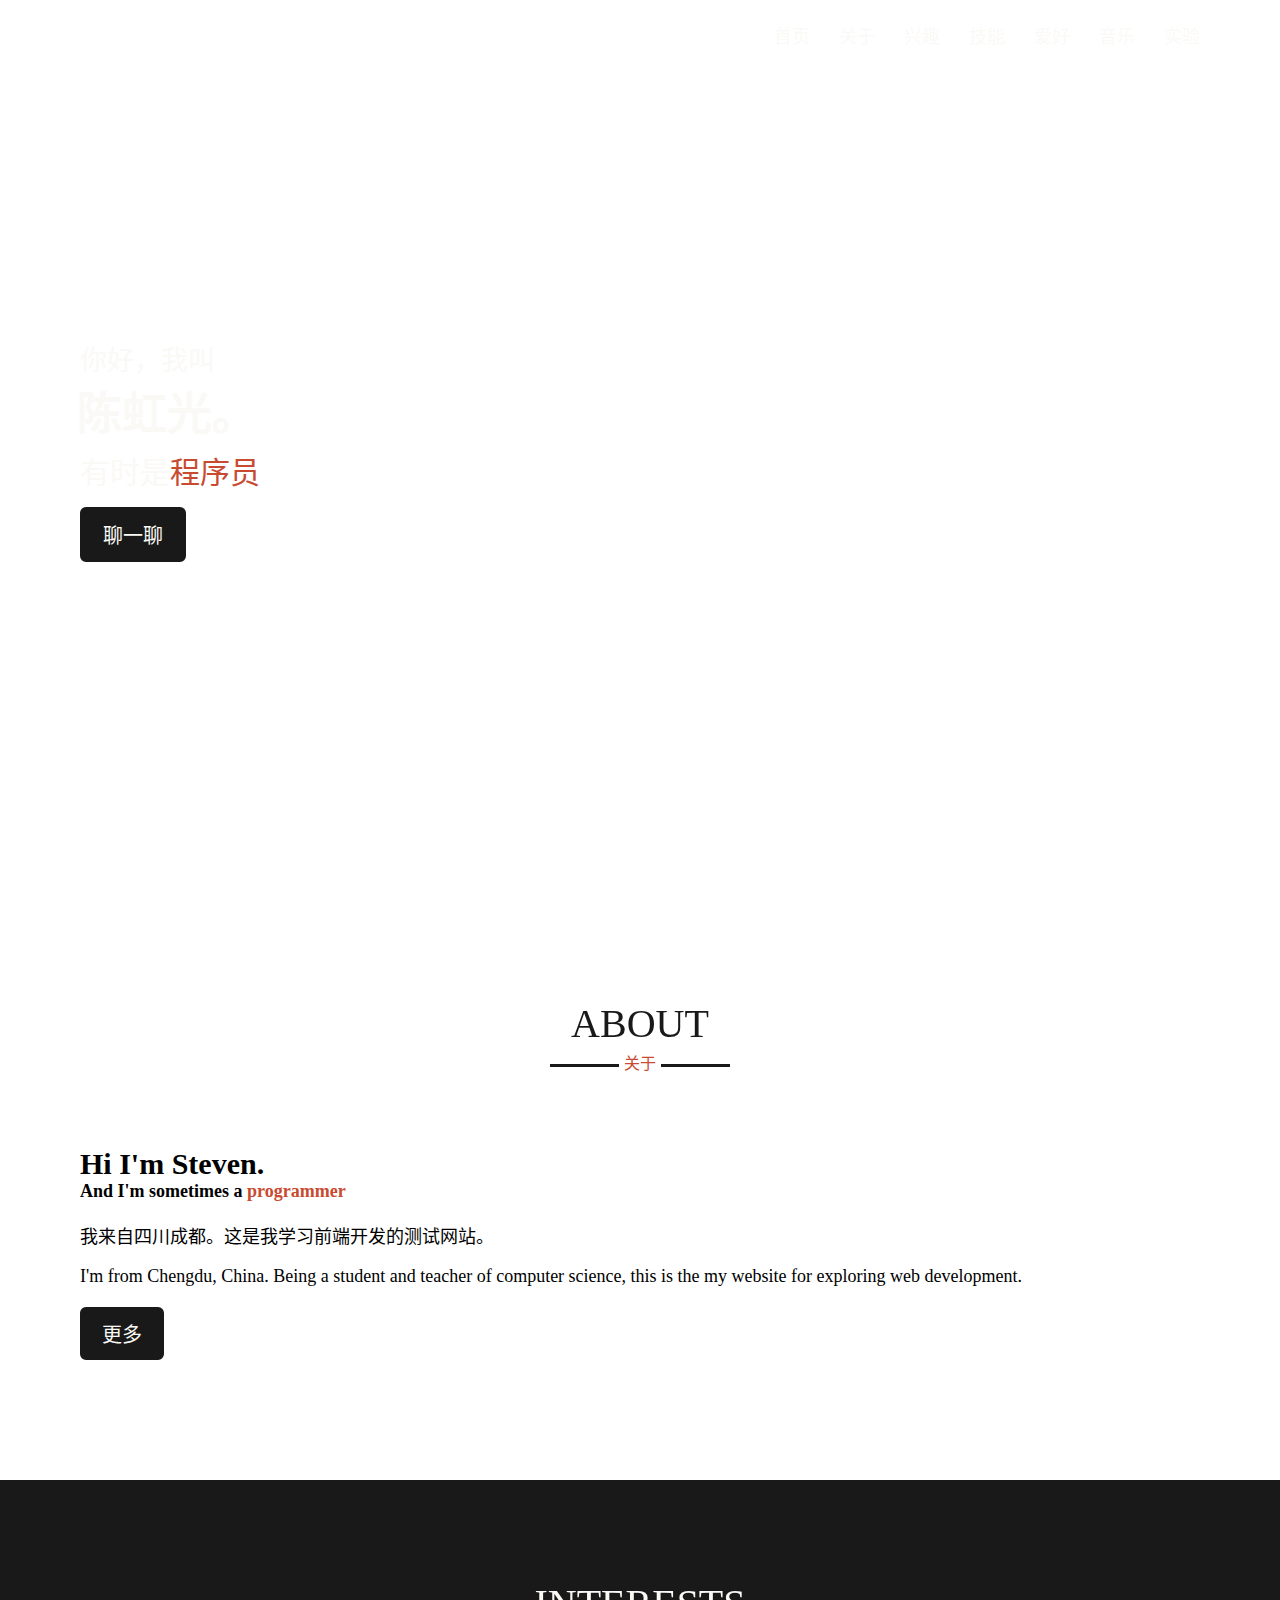
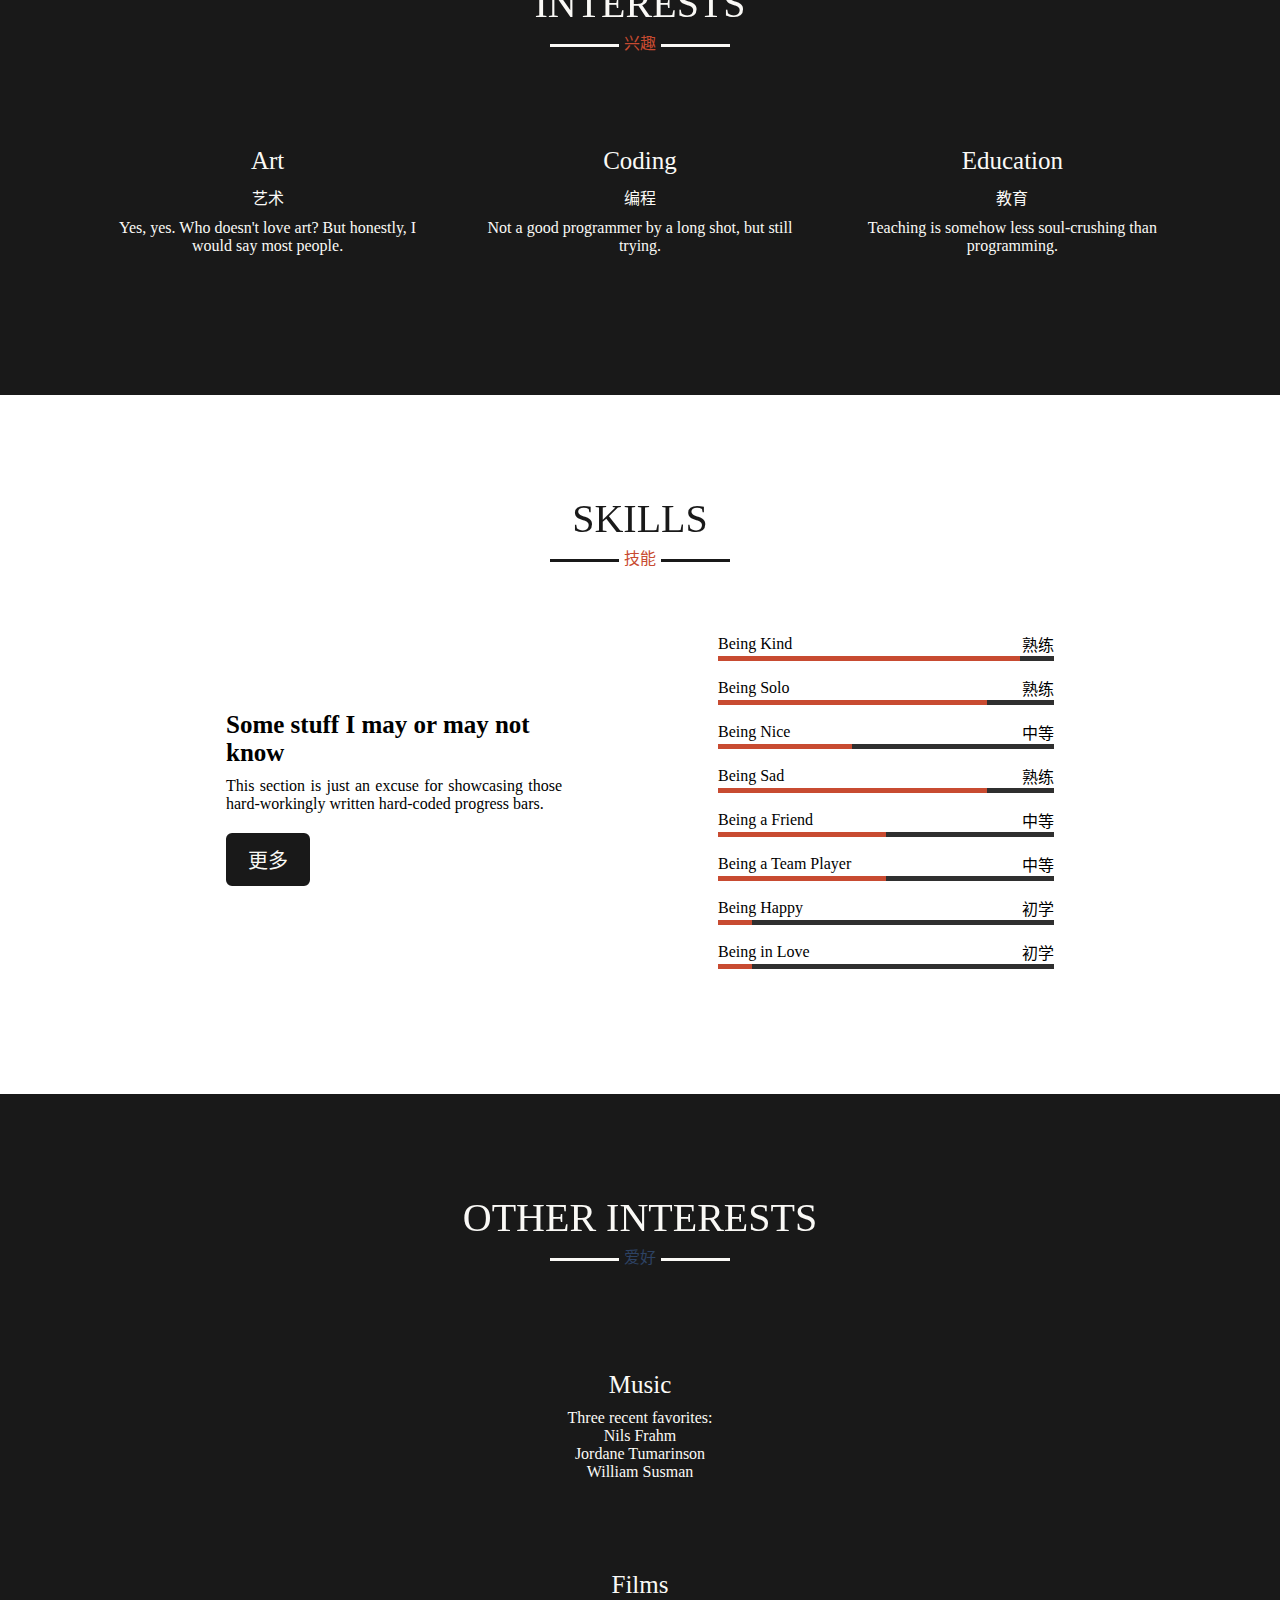
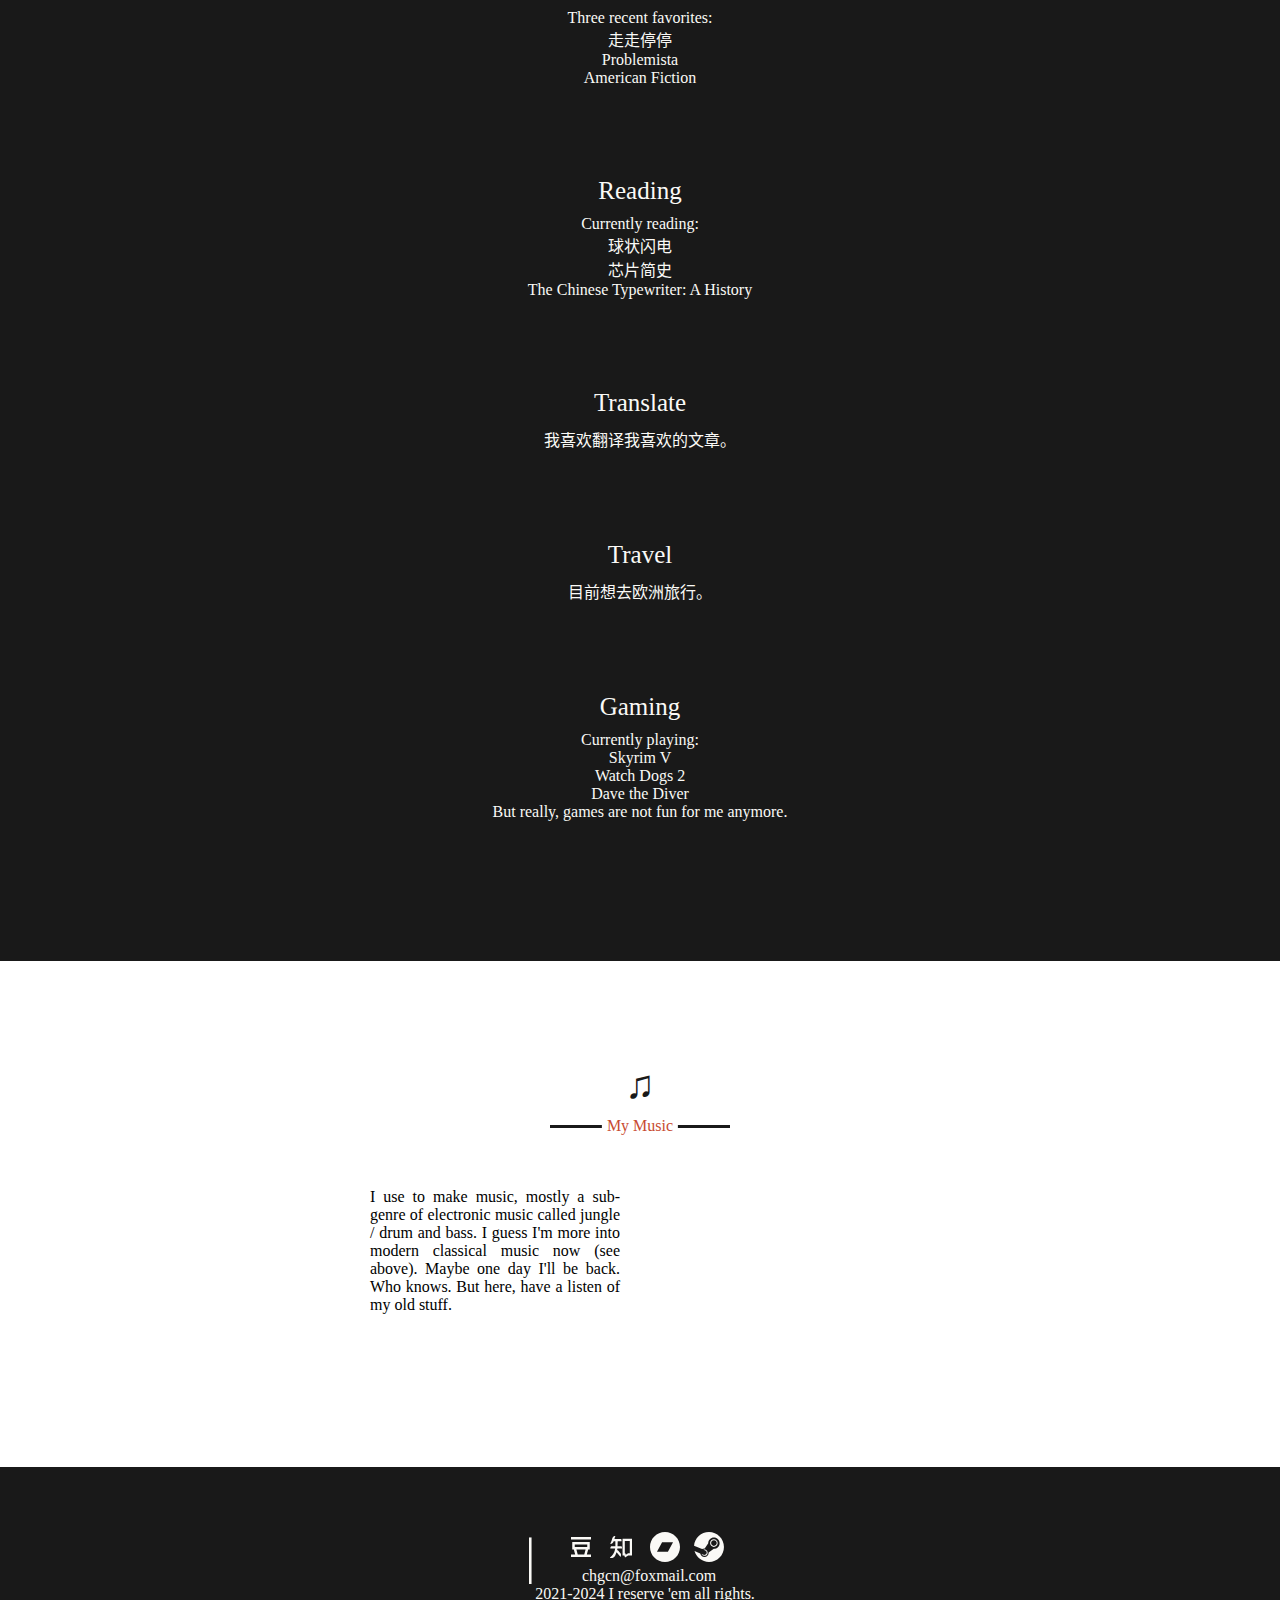
==== commit f0f25c83: "minor fix on wording and logo color, wrap english intro in <p> for responsive design" ====
--- a/index.html
+++ b/index.html
@@ -49,7 +49,7 @@
             <div class="home-content">
                 <div class="text-1">你好，我叫</div>
                 <div class="text-2">陈<span class="rainbow">虹</span>光。</div>
-                <div class="text-3">砥砺前行的<span class="typing">程序员</span></div>
+                <div class="text-3">有时是<span class="typing">程序员</span></div>
                 <a href="#footer">聊一聊</a>
             </div>
         </div>
@@ -68,20 +68,22 @@
 
                 </div>
                 <div class="column right">
-                    <div class="text">Hi I'm Steven and I'm a <span class="aboutTyping">programmer</span></div>
-                    <p>我来自四川成都，研究生专业是计算机技术，主要是AI和深度学习。这是我学习前端开发的测试网站。
+                    <div class="text">Hi I'm Steven.
+                        <p>And I'm sometimes a <span class="aboutTyping">programmer</span></p>
+                    </div>
+                    <p>我来自四川成都。这是我学习前端开发的测试网站。
                     </p>
                     <br>
                     <p class="more">我目前在某高校任教。我还喜欢听音乐、做音乐、看电影、阅读、玩游戏、旅游、写博客、翻译文章等。</p>
                     <br class="more" />
-                    <p>I’m from Chengdu, China. I have degrees in Computer Science and Electronic Engineering. I want to
-                        explore front-end development which concerns UI
-                        design and UX. This is the site for just that.
+                    <p>I'm from Chengdu, China. Being a student and teacher of computer science, this is the my website
+                        for
+                        exploring web development.
                     </p>
                     <br class="more">
-                    <p class="more">I'm currently teaching at a private university. I also enjoy listening
-                        to music, making music,
-                        reading, watching movies, gaming, traveling, blogging, translating, etc. </p>
+                    <p class="more">I also enjoy music, books, movies, gaming, traveling, blogging, translating, etc.
+                        Depending on my mood swings.
+                    </p>
                     <a class="more-btn-about" href="#/">更多</a>
                 </div>
             </div>
@@ -97,8 +99,9 @@
                     <div class="box">
                         <i class="fas fa-palette"></i>
                         <div class="text">Art</div>
-                        <p>People often have this idea that art is just something nice, something decorative. No, for
-                            me, art is essential. It is fundamental to my well-being and purpose on earth.</p>
+                        <p>艺术</p>
+                        <p>Yes, yes. Who doesn't love art? But honestly, I would say most people.
+                        </p>
                     </div>
                 </div>
 
@@ -106,7 +109,8 @@
                     <div class="box">
                         <i class="fas fa-code"></i>
                         <div class="text">Coding</div>
-                        <p>Not a good programmer by a long shot, but still trying. Computers behave in a deterministic way, which may or may not be a good thing.</p>
+                        <p>编程</p>
+                        <p>Not a good programmer by a long shot, but still trying.</p>
 
                     </div>
                 </div>
@@ -115,7 +119,9 @@
                     <div class="box">
                         <i class="fas fa-chalkboard-teacher"></i>
                         <div class="text">Education</div>
-                        <p>Never thought I'd be a teacher, but here I am. Because somehow teaching for me is less soul-crushing
+                        <p>教育</p>
+                        <p>Teaching is somehow less
+                            soul-crushing
                             than programming.</p>
                     </div>
                 </div>
@@ -131,7 +137,8 @@
             <div class="skills-content">
                 <div class="column left">
                     <div class="text">Some stuff I may or may not know</div>
-                    <p>This section is just an excuse for showcasing those hard-coded progress bars.</p>
+                    <p>This section is just an excuse for showcasing those hard-workingly written hard-coded progress
+                        bars.</p>
                     <a class="more-btn-skills" href="#/">更多</a>
                 </div>
 
@@ -176,7 +183,7 @@
 
                     <div class="bars">
                         <div class="info">
-                            <span>Being a Team</span>
+                            <span>Being a Team Player</span>
                             <span>中等</span>
                         </div>
                         <div class="line sql"></div>
@@ -192,7 +199,7 @@
 
                     <div class="bars">
                         <div class="info">
-                            <span>Love</span>
+                            <span>Being in Love</span>
                             <span>初学</span>
                         </div>
                         <div class="line react"></div>
@@ -214,7 +221,10 @@
                         <div class="box">
                             <i class="fas fa-drum"></i>
                             <div class="text">Music</div>
-                            <p>谁不爱音乐呢？</p>
+                            <p>Three recent favorites:</p>
+                            <p>Nils Frahm</p>
+                            <p>Jordane Tumarinson</p>
+                            <p>William Susman</p>
 
                         </div>
                     </div>
@@ -222,14 +232,20 @@
                         <div class="box">
                             <i class="fas fa-film"></i>
                             <div class="text">Films</div>
-                            <p>它是通往另一个世界的窗口。</p>
+                            <p>Three recent favorites:</p>
+                            <p>走走停停</p>
+                            <p>Problemista</p>
+                            <p>American Fiction</p>
                         </div>
                     </div>
                     <div class="card">
                         <div class="box">
                             <i class="fas fa-book"></i>
                             <div class="text">Reading</div>
-                            <p>它是通往另一个世界的另一扇窗口。</p>
+                            <p>Currently reading:</p>
+                            <p>球状闪电</p>
+                            <p>芯片简史</p>
+                            <p>The Chinese Typewriter: A History</p>
                         </div>
                     </div>
                     <div class="card">
@@ -243,14 +259,18 @@
                         <div class="box">
                             <i class="fas fa-suitcase-rolling"></i>
                             <div class="text">Travel</div>
-                            <p>遗憾的是，由于COVID-19，我无法拥有想走就走的旅行。 </p>
+                            <p>目前想去欧洲旅行。</p>
                         </div>
                     </div>
                     <div class="card">
                         <div class="box">
                             <i class="fas fa-gamepad"></i>
                             <div class="text">Gaming</div>
-                            <p>现在暂时没遇到好玩的游戏。</p>
+                            <p>Currently playing:</p>
+                            <p>Skyrim V</p>
+                            <p>Watch Dogs 2</p>
+                            <p>Dave the Diver</p>
+                            <p>But really, games are not fun for me anymore.</p>
                         </div>
                     </div>
                 </div>
@@ -264,13 +284,17 @@
             <h2 class="title">
                 ♫
             </h2>
-           
+
             <div class="music-content">
-                <div class="music-info">I've been making music for a few years, mostly a sub-genre of electronic dance music called jungle/drum'n'bass. <br><br>
-                    Have a listen. :)</div>
+                <div class="music-info">I use to make music, mostly a sub-genre of electronic
+                    music called jungle / drum and bass. I guess I'm more into modern classical music
+                    now (see above). Maybe one day I'll be back. Who knows. But here,
+                    have a listen of my old stuff. <br><br>
+                </div>
                 <div>
-                    <meting-js server="netease" type="album" id="140672127"> 
-                </meting-js></div>
+                    <meting-js server="netease" type="album" id="140672127">
+                    </meting-js>
+                </div>
 
                 <!-- <iframe frameborder="no" border="0" marginwidth="0" marginheight="0" width=330 height=110 src="//music.163.com/outchain/player?type=1&id=140672127&auto=0&height=90"></iframe>                </div> -->
             </div>
@@ -279,64 +303,67 @@
     </section>
 
     <footer class="footer" id="footer">
-        <div  class="footer-container">
-            <div  id="footer-sketch"></div>
-            <div class ="footer-separation" >|</div>
-            <div class="footer-info"><div class="sm-btn"> 
-            
-                <!-- douban -->
-                <div>
-                    <a href="" target="_blank">
-                        <svg t="1652770954553" class="icon" viewBox="0 0 1024 1024" version="1.1"
-                            xmlns="http://www.w3.org/2000/svg" p-id="1723" width="30" height="30">
-                            <path fill="#ECDBBA"
-                                d="M853.333333 256H170.666667V170.666667h682.666666v85.333333m0 512v85.333333H170.666667v-85.333333h142.08l-45.653334-170.666667H213.333333V341.333333h597.333334v256h-53.76l-45.653334 170.666667H853.333333M298.666667 512h426.666666v-85.333333H298.666667v85.333333m102.4 256h221.866666l45.653334-170.666667H355.413333l45.653334 170.666667z"
-                                fill="" p-id="1724"></path>
-                        </svg></a>
-                </div>
-                <!-- zhihu -->
-                <div>
-                    <a href="" target="_blank">
-                        <svg t="1652770632258" class="icon" viewBox="0 0 1024 1024" version="1.1"
-                            xmlns="http://www.w3.org/2000/svg" p-id="1077" width="30" height="30">
-                            <path fill="#ECDBBA"
-                                d="M564.7 230.1V803h60l25.2 71.4L756.3 803h131.5V230.1H564.7z m247.7 497h-59.9l-75.1 50.4-17.8-50.4h-18V308.3h170.7v418.8zM526.1 486.9H393.3c2.1-44.9 4.3-104.3 6.6-172.9h130.9l-0.1-8.1c0-0.6-0.2-14.7-2.3-29.1-2.1-15-6.6-34.9-21-34.9H287.8c4.4-20.6 15.7-69.7 29.4-93.8l6.4-11.2-12.9-0.7c-0.8 0-19.6-0.9-41.4 10.6-35.7 19-51.7 56.4-58.7 84.4-18.4 73.1-44.6 123.9-55.7 145.6-3.3 6.4-5.3 10.2-6.2 12.8-1.8 4.9-0.8 9.8 2.8 13 10.5 9.5 38.2-2.9 38.5-3 0.6-0.3 1.3-0.6 2.2-1 13.9-6.3 55.1-25 69.8-84.5h56.7c0.7 32.2 3.1 138.4 2.9 172.9h-141l-2.1 1.5c-23.1 16.9-30.5 63.2-30.8 65.2l-1.4 9.2h167c-12.3 78.3-26.5 113.4-34 127.4-3.7 7-7.3 14-10.7 20.8-21.3 42.2-43.4 85.8-126.3 153.6-3.6 2.8-7 8-4.8 13.7 2.4 6.3 9.3 9.1 24.6 9.1 5.4 0 11.8-0.3 19.4-1 49.9-4.4 100.8-18 135.1-87.6 17-35.1 31.7-71.7 43.9-108.9L497 850l5-12c0.8-1.9 19-46.3 5.1-95.9l-0.5-1.8-108.1-123-22 16.6c6.4-26.1 10.6-49.9 12.5-71.1h158.7v-8c0-40.1-18.5-63.9-19.2-64.9l-2.4-3z"
-                                p-id="1078"></path>
-                        </svg>
-                    </a>
-                </div>&nbsp;
-                <!-- bandcamp -->
-                <div>
-                    <a href="" target="_blank">
-                        <svg t="1652771090398" class="icon" viewBox="0 0 1024 1024" version="1.1"
-                            xmlns="http://www.w3.org/2000/svg" p-id="1868" width="30" height="30">
-                            <path fill="#ECDBBA"
-                                d="M611.437714 673.133714L786.285714 350.829714H412.562286L237.714286 673.133714h373.723428zM1024 512c0 282.843429-229.156571 512-512 512S0 794.843429 0 512 229.156571 0 512 0s512 229.156571 512 512z"
-                                fill="" p-id="1869"></path>
-                        </svg>
-                    </a>
-                </div>&nbsp;
-                <!-- steam -->
-                <div>
-                    <a href="" target="_blank">
-                        <svg t="1652770030742" class="icon" viewBox="0 0 1024 1024" version="1.1"
-                            xmlns="http://www.w3.org/2000/svg" p-id="931" width="30" height="30"> &nbsp;&nbsp;
-                            <path fill="#ECDBBA"
-                                d="M510.4 0C243.2 0 20.8 208 1.6 470.4l273.6 113.6c24-16 51.2-24 81.6-24h8l121.6-177.6v-1.6c0-105.6 86.4-193.6 193.6-193.6s193.6 86.4 193.6 193.6-86.4 193.6-193.6 193.6h-4.8l-174.4 124.8v6.4c0 80-65.6 145.6-145.6 145.6-70.4 0-129.6-51.2-142.4-116.8L17.6 651.2C78.4 865.6 276.8 1024 510.4 1024c283.2 0 512-228.8 512-512S793.6 0 510.4 0z"
-                                p-id="932">
-                            </path>
-                            <path fill="#ECDBBA"
-                                d="M321.6 777.6L259.2 752c11.2 24 30.4 43.2 56 52.8 54.4 24 118.4-3.2 142.4-57.6 11.2-27.2 11.2-56 0-83.2-11.2-27.2-32-48-57.6-59.2s-54.4-9.6-80-1.6l65.6 27.2c40 17.6 60.8 64 43.2 104-19.2 40-65.6 59.2-107.2 43.2zM808 379.2c0-70.4-57.6-129.6-129.6-129.6-70.4 0-129.6 57.6-129.6 129.6s59.2 129.6 129.6 129.6 129.6-57.6 129.6-129.6z m-224 0c0-54.4 43.2-96 96-96 54.4 0 96 43.2 96 96 0 54.4-43.2 96-96 96-52.8 1.6-96-41.6-96-96z"
-                                p-id="933"></path>
-                        </svg></a>
-                </div>
-        </div>
-
-            <br>
-            <i class="fas fa-envelope"></i>&nbsp;&nbsp;chgcn@foxmail.com<br>
-            <i class="fas fa-copyright"></i> 2021-2023 All rights reserved.</div>
-        
-    </span>
+        <div class="footer-container" style="display: flex;">
+            <div id="footer-sketch" style="margin-top: 10px;"></div>
+            <div class="footer-separation" style="margin-top: 40px;font-size: 50px;">|</div>
+            <div class="footer-info">
+                <div class="sm-btn">
+
+                    <!-- douban -->
+                    <div>
+                        <a href="" target="_blank">
+                            <svg t="1652770954553" class="icon" viewBox="0 0 1024 1024" version="1.1"
+                                xmlns="http://www.w3.org/2000/svg" p-id="1723" width="30" height="30">
+                                <path fill="#FAF9F6"
+                                    d="M853.333333 256H170.666667V170.666667h682.666666v85.333333m0 512v85.333333H170.666667v-85.333333h142.08l-45.653334-170.666667H213.333333V341.333333h597.333334v256h-53.76l-45.653334 170.666667H853.333333M298.666667 512h426.666666v-85.333333H298.666667v85.333333m102.4 256h221.866666l45.653334-170.666667H355.413333l45.653334 170.666667z"
+                                    fill="" p-id="1724"></path>
+                            </svg></a>
+                    </div>
+                    <!-- zhihu -->
+                    <div>
+                        <a href="" target="_blank">
+                            <svg t="1652770632258" class="icon" viewBox="0 0 1024 1024" version="1.1"
+                                xmlns="http://www.w3.org/2000/svg" p-id="1077" width="30" height="30">
+                                <path fill="#FAF9F6"
+                                    d="M564.7 230.1V803h60l25.2 71.4L756.3 803h131.5V230.1H564.7z m247.7 497h-59.9l-75.1 50.4-17.8-50.4h-18V308.3h170.7v418.8zM526.1 486.9H393.3c2.1-44.9 4.3-104.3 6.6-172.9h130.9l-0.1-8.1c0-0.6-0.2-14.7-2.3-29.1-2.1-15-6.6-34.9-21-34.9H287.8c4.4-20.6 15.7-69.7 29.4-93.8l6.4-11.2-12.9-0.7c-0.8 0-19.6-0.9-41.4 10.6-35.7 19-51.7 56.4-58.7 84.4-18.4 73.1-44.6 123.9-55.7 145.6-3.3 6.4-5.3 10.2-6.2 12.8-1.8 4.9-0.8 9.8 2.8 13 10.5 9.5 38.2-2.9 38.5-3 0.6-0.3 1.3-0.6 2.2-1 13.9-6.3 55.1-25 69.8-84.5h56.7c0.7 32.2 3.1 138.4 2.9 172.9h-141l-2.1 1.5c-23.1 16.9-30.5 63.2-30.8 65.2l-1.4 9.2h167c-12.3 78.3-26.5 113.4-34 127.4-3.7 7-7.3 14-10.7 20.8-21.3 42.2-43.4 85.8-126.3 153.6-3.6 2.8-7 8-4.8 13.7 2.4 6.3 9.3 9.1 24.6 9.1 5.4 0 11.8-0.3 19.4-1 49.9-4.4 100.8-18 135.1-87.6 17-35.1 31.7-71.7 43.9-108.9L497 850l5-12c0.8-1.9 19-46.3 5.1-95.9l-0.5-1.8-108.1-123-22 16.6c6.4-26.1 10.6-49.9 12.5-71.1h158.7v-8c0-40.1-18.5-63.9-19.2-64.9l-2.4-3z"
+                                    p-id="1078"></path>
+                            </svg>
+                        </a>
+                    </div>&nbsp;
+                    <!-- bandcamp -->
+                    <div>
+                        <a href="" target="_blank">
+                            <svg t="1652771090398" class="icon" viewBox="0 0 1024 1024" version="1.1"
+                                xmlns="http://www.w3.org/2000/svg" p-id="1868" width="30" height="30">
+                                <path fill="#FAF9F6"
+                                    d="M611.437714 673.133714L786.285714 350.829714H412.562286L237.714286 673.133714h373.723428zM1024 512c0 282.843429-229.156571 512-512 512S0 794.843429 0 512 229.156571 0 512 0s512 229.156571 512 512z"
+                                    fill="" p-id="1869"></path>
+                            </svg>
+                        </a>
+                    </div>&nbsp;
+                    <!-- steam -->
+                    <div>
+                        <a href="" target="_blank">
+                            <svg t="1652770030742" class="icon" viewBox="0 0 1024 1024" version="1.1"
+                                xmlns="http://www.w3.org/2000/svg" p-id="931" width="30" height="30"> &nbsp;&nbsp;
+                                <path fill="#FAF9F6"
+                                    d="M510.4 0C243.2 0 20.8 208 1.6 470.4l273.6 113.6c24-16 51.2-24 81.6-24h8l121.6-177.6v-1.6c0-105.6 86.4-193.6 193.6-193.6s193.6 86.4 193.6 193.6-86.4 193.6-193.6 193.6h-4.8l-174.4 124.8v6.4c0 80-65.6 145.6-145.6 145.6-70.4 0-129.6-51.2-142.4-116.8L17.6 651.2C78.4 865.6 276.8 1024 510.4 1024c283.2 0 512-228.8 512-512S793.6 0 510.4 0z"
+                                    p-id="932">
+                                </path>
+                                <path fill="#FAF9F6"
+                                    d="M321.6 777.6L259.2 752c11.2 24 30.4 43.2 56 52.8 54.4 24 118.4-3.2 142.4-57.6 11.2-27.2 11.2-56 0-83.2-11.2-27.2-32-48-57.6-59.2s-54.4-9.6-80-1.6l65.6 27.2c40 17.6 60.8 64 43.2 104-19.2 40-65.6 59.2-107.2 43.2zM808 379.2c0-70.4-57.6-129.6-129.6-129.6-70.4 0-129.6 57.6-129.6 129.6s59.2 129.6 129.6 129.6 129.6-57.6 129.6-129.6z m-224 0c0-54.4 43.2-96 96-96 54.4 0 96 43.2 96 96 0 54.4-43.2 96-96 96-52.8 1.6-96-41.6-96-96z"
+                                    p-id="933"></path>
+                            </svg></a>
+                    </div>
+                </div>
+
+                <br>
+                <div></div>
+                <i class="fas fa-envelope"></i>&nbsp;&nbsp;chgcn@foxmail.com<br>
+                <i class="fas fa-copyright"></i> 2021-2024 I reserve 'em all rights.
+            </div>
+
+            </span>
 
     </footer>
 
--- a/css/style.css
+++ b/css/style.css
@@ -18,6 +18,7 @@
 2D4263
 C84B31
 ECDBBA
+FAF9F6
 
 rainbow palette
 98DDCA
@@ -51,7 +52,7 @@
   width: 100%;
   padding: 15px 0;
   /* font-family: 'Noto Sans SC', sans-serif; */
-  font-family: "STZhongsong";
+  font-family: 'STZhongsong';
   transition: all 0.3s ease;
 }
 
@@ -77,8 +78,7 @@
   padding-top: 10px;
   width: 40px;
   transition: all 0.3s ease;
-  filter: invert(94%) sepia(10%) saturate(845%) hue-rotate(338deg)
-    brightness(97%) contrast(90%);
+  filter: invert(100%);
   /* filter: invert(100%) */
 }
 
@@ -92,9 +92,9 @@
 .navbar .logo a img.sticky {
   padding-top: 10px;
   width: 40px;
-  /* filter: invert(100%) */
-  filter: invert(94%) sepia(10%) saturate(845%) hue-rotate(338deg)
-    brightness(97%) contrast(90%);
+  filter: invert(100%);
+  /* filter: invert(94%) sepia(10%) saturate(845%) hue-rotate(338deg)
+    brightness(97%) contrast(90%); */
   transition: none;
 }
 
@@ -110,7 +110,7 @@
 }
 
 /* .navbar .logo a.sticky {
-    color: #ECDBBA;
+    color: #FAF9F6;
     font-size: 35px;
     font-weight:500;
     
@@ -147,7 +147,7 @@
 }
 
 .navbar .menu li a {
-  color: #ecdbba;
+  color: #faf9f6;
   font-size: 18px;
   font-weight: 500;
   margin-left: 25px;
@@ -155,7 +155,7 @@
 }
 
 .navbar .menu li a.sticky {
-  color: #ecdbba;
+  color: #faf9f6;
 }
 
 .navbar .menu li a:hover {
@@ -165,7 +165,7 @@
 /* menu button styling */
 
 .menu-btn {
-  color: #ecdbba;
+  color: #faf9f6;
   font-size: 23px;
   cursor: pointer;
   display: none;
@@ -175,13 +175,13 @@
 
 .home {
   display: flex;
-  background: url("../img/fakurian-design-MBgK-AHSrVs-unsplash.jpg") no-repeat
-    center;
+  background: url('../img/fakurian-design-MBgK-AHSrVs-unsplash-small.jpg')
+    no-repeat center;
   background-size: cover;
   height: 100vh;
   color: #191919;
   min-height: 500px;
-  font-family: "STZhongsong", sans-serif;
+  font-family: 'STZhongsong', sans-serif;
 }
 
 .home .max-width {
@@ -210,7 +210,7 @@
 .home .home-content a {
   display: inline-block;
   background: #191919;
-  color: #ecdbba;
+  color: #faf9f6;
   font-size: 25px;
   padding: 12px 30px;
   margin-top: 10px;
@@ -232,7 +232,7 @@
 .hobbies,
 .music,
 footer {
-  font-family: "STZhongsong";
+  font-family: 'STZhongsong';
 }
 
 section {
@@ -250,7 +250,7 @@
 }
 
 section .title::before {
-  content: "";
+  content: '';
   position: absolute;
   bottom: 0px;
   left: 50%;
@@ -275,7 +275,7 @@
 .more-btn-skills {
   display: inline-block;
   background: #191919;
-  color: #ecdbba;
+  color: #faf9f6;
   font-size: 20px;
   font-weight: 500;
   padding: 10px 20px;
@@ -284,7 +284,7 @@
   border-radius: 6px;
   border: 2px solid #191919;
   transition: all 0.3s ease;
-  font-family: "STZhongsong";
+  font-family: 'STZhongsong';
 }
 
 .more-btn-about:hover,
@@ -311,18 +311,18 @@
 
 .interests .title,
 .hobbies .title {
-  color: #ecdbba;
+  color: #faf9f6;
 }
 
 .interests .title::before,
 .hobbies .title::before {
-  background: #ecdbba;
+  background: #faf9f6;
 }
 
 /* about section styling */
 
 .about .title::after {
-  content: "关于";
+  content: '关于';
 }
 
 .about .about-content .left {
@@ -368,7 +368,7 @@
 }
 
 .about .about-content .right .more.active::after {
-  content: "\00000A";
+  content: '\00000A';
   display: block;
 }
 
@@ -387,13 +387,13 @@
 /* interests section styling */
 
 .interests .title::after {
-  content: "兴趣";
+  content: '兴趣';
   background: #191919;
 }
 
 .interests .serv-content,
 .hobbies .inter-content {
-  color: #ecdbba;
+  color: #faf9f6;
 }
 
 .interests .serv-content .card {
@@ -445,7 +445,7 @@
 }
 
 .skills .title::after {
-  content: "技能";
+  content: '技能';
   background: white;
 }
 
@@ -486,7 +486,7 @@
 }
 
 .skills .skills-content .right .line::before {
-  content: "";
+  content: '';
   position: absolute;
   height: 100%;
   left: 0;
@@ -528,7 +528,7 @@
 
 /* hobbies section styling */
 .hobbies .title::after {
-  content: "爱好";
+  content: '爱好';
   background: #191919;
   color: #2d4263;
 }
@@ -609,7 +609,7 @@
 
 /* music section styling */
 .music .title::after {
-  content: "My Music";
+  content: 'My Music';
 }
 
 .music .music-content .music-info {
@@ -700,7 +700,7 @@
   outline: none;
   padding: 0 15px;
   font-size: 17px;
-  font-family: "STZhongsong";
+  font-family: 'STZhongsong';
 }
 
 .music .right form .field.textarea textarea {
@@ -711,7 +711,7 @@
 .music .right form .button input {
   display: inline-block;
   background: #191919;
-  color: #ecdbba;
+  color: #faf9f6;
   font-size: 20px;
   font-weight: 500;
   padding: 10px 20px;
@@ -720,7 +720,7 @@
   border-radius: 6px;
   border: 3px solid #191919;
   transition: all 0.3s ease;
-  font-family: "STZhongsong";
+  font-family: 'STZhongsong';
   cursor: pointer;
 }
 
@@ -732,10 +732,10 @@
 /* footer section styling */
 footer {
   display: flex;
-  justify-content: space-evenly;
+  justify-content: center;
   background: #191919;
   padding: 20px 23px;
-  color: #ecdbba;
+  color: #faf9f6;
   text-align: center;
 }
 
@@ -757,25 +757,14 @@
   margin-top: -2px;
 }
 
-.footer-info {
+footer .footer-info {
   margin-top: 40px;
-}
-
-.footer-container {
-  display: flex;
-}
-
-.footer-separation {
-  display: flex;
-  justify-content: center;
-  margin-top: 40px;
-  font-size: 50px;
 }
 
 /* responsive media query start */
 @media (max-width: 1550px) {
   .home .home-content {
-    color: #ecdbba;
+    color: #faf9f6;
   }
 
   .home .max-width {
@@ -838,16 +827,16 @@
   }
 
   .menu-btn i {
-    color: #ecdbba;
+    color: #faf9f6;
   }
 
   .menu-btn i.sticky {
-    color: #ecdbba;
+    color: #faf9f6;
   }
 
   .menu-btn i.active:before {
-    color: #ecdbba;
-    content: "\f00d";
+    color: #faf9f6;
+    content: '\f00d';
   }
 
   .navbar .menu {
@@ -863,7 +852,7 @@
   }
 
   .navbar .menu.active {
-    color: #ecdbba;
+    color: #faf9f6;
     left: 0;
   }
 
@@ -872,7 +861,7 @@
   }
 
   .navbar .menu li a {
-    color: #ecdbba;
+    color: #faf9f6;
     display: inline-block;
     margin: 20px 0;
   }
